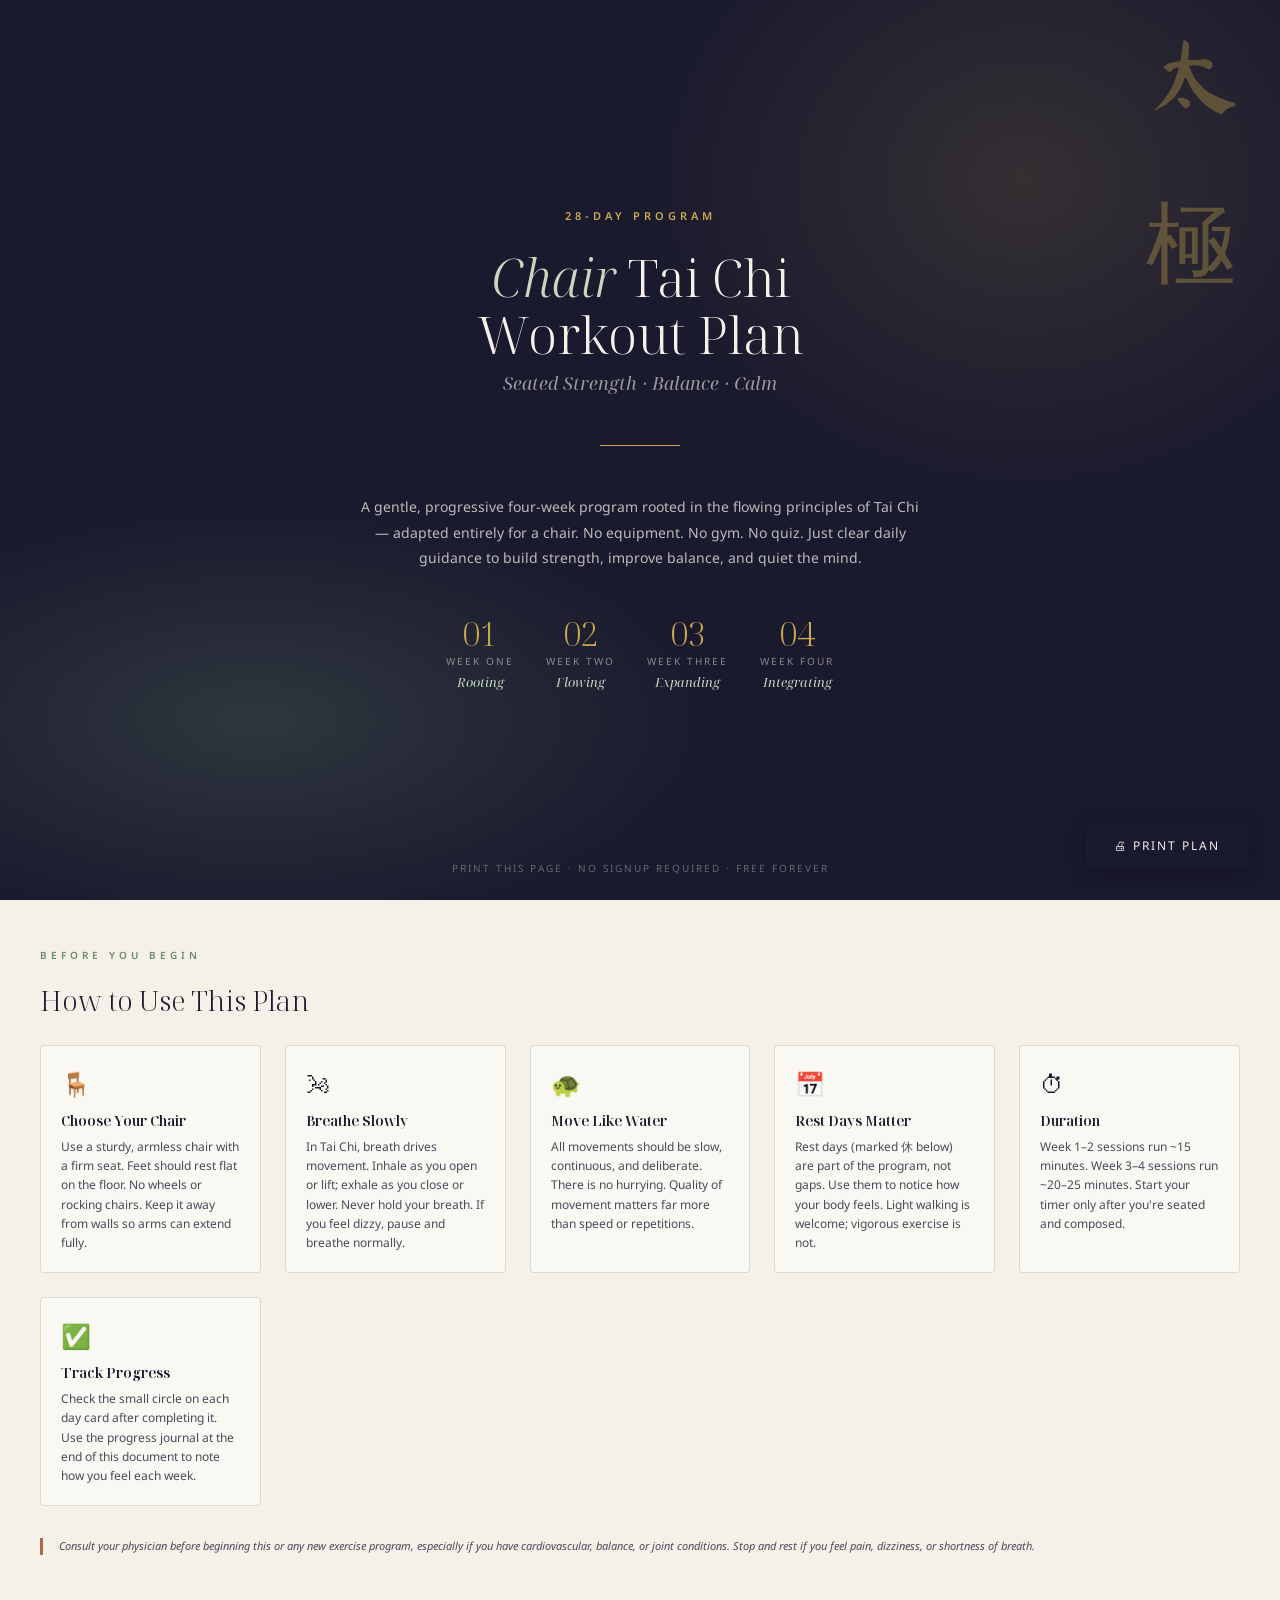
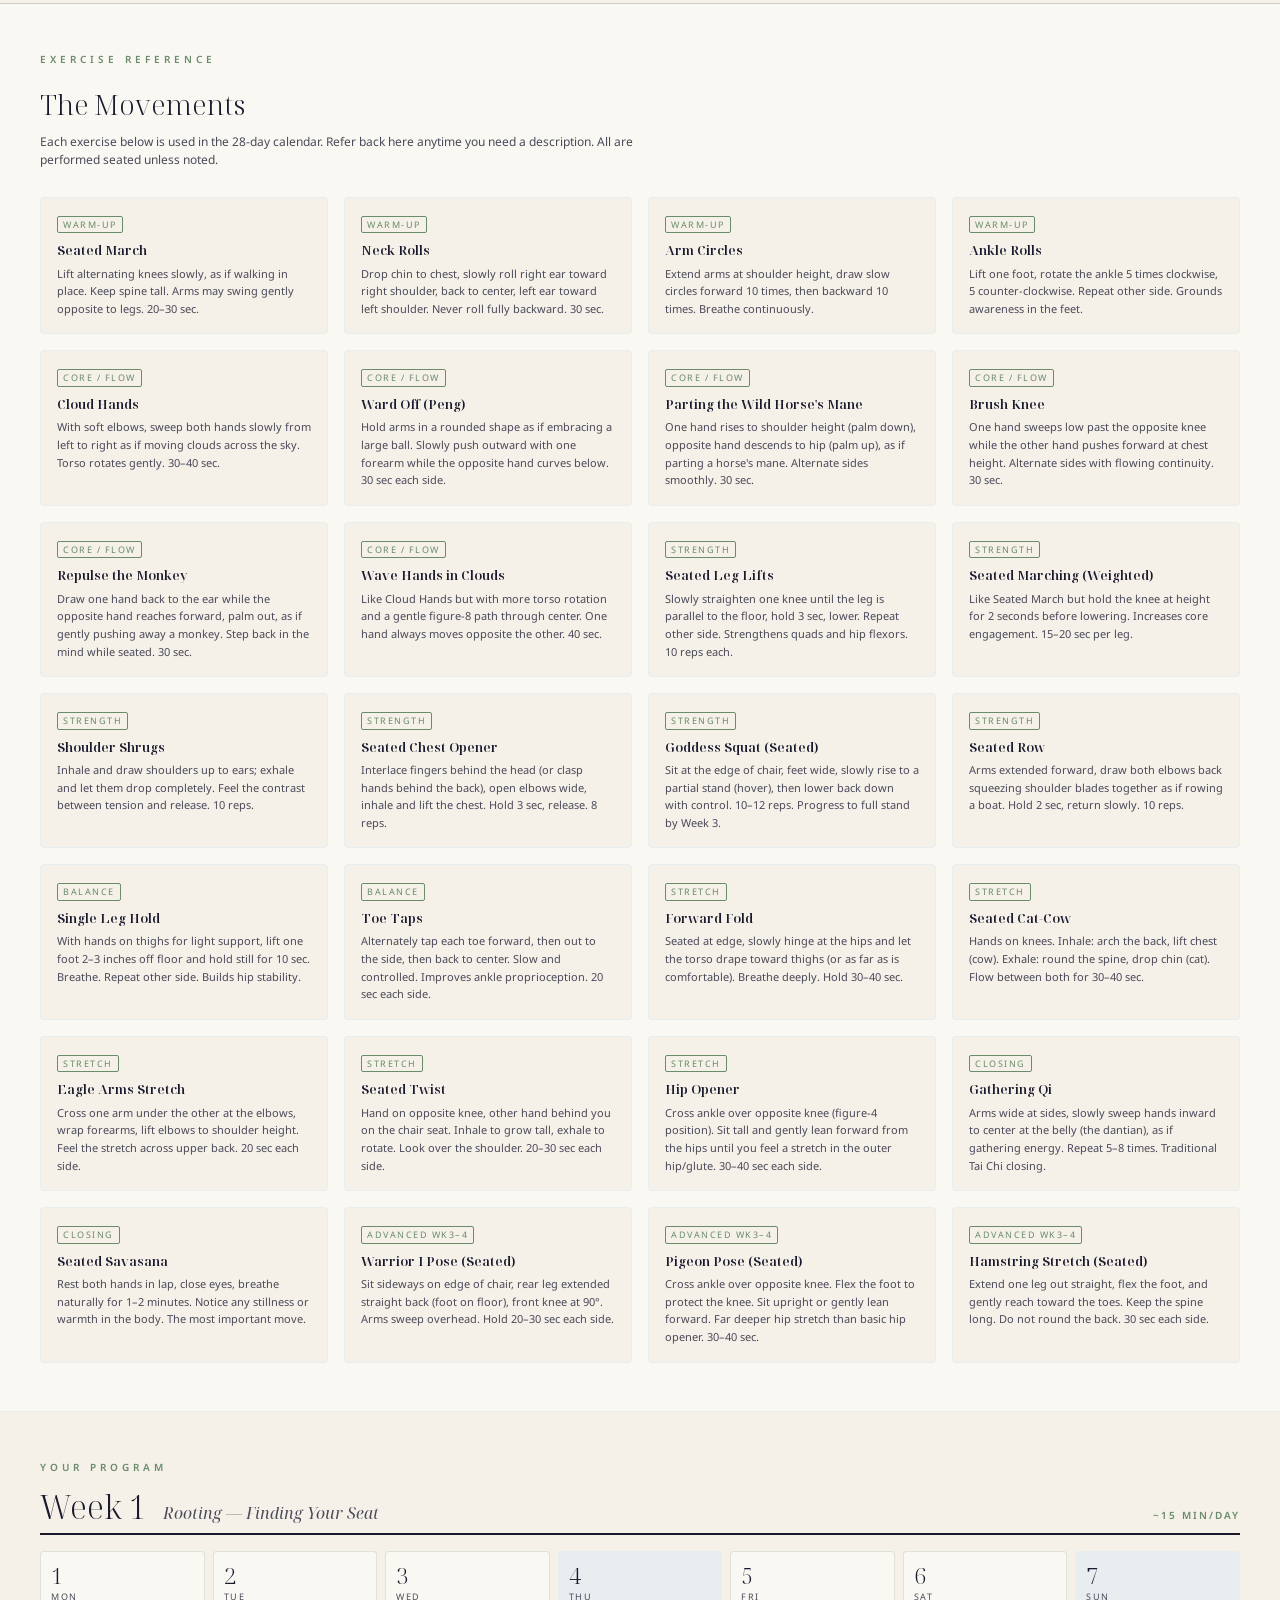
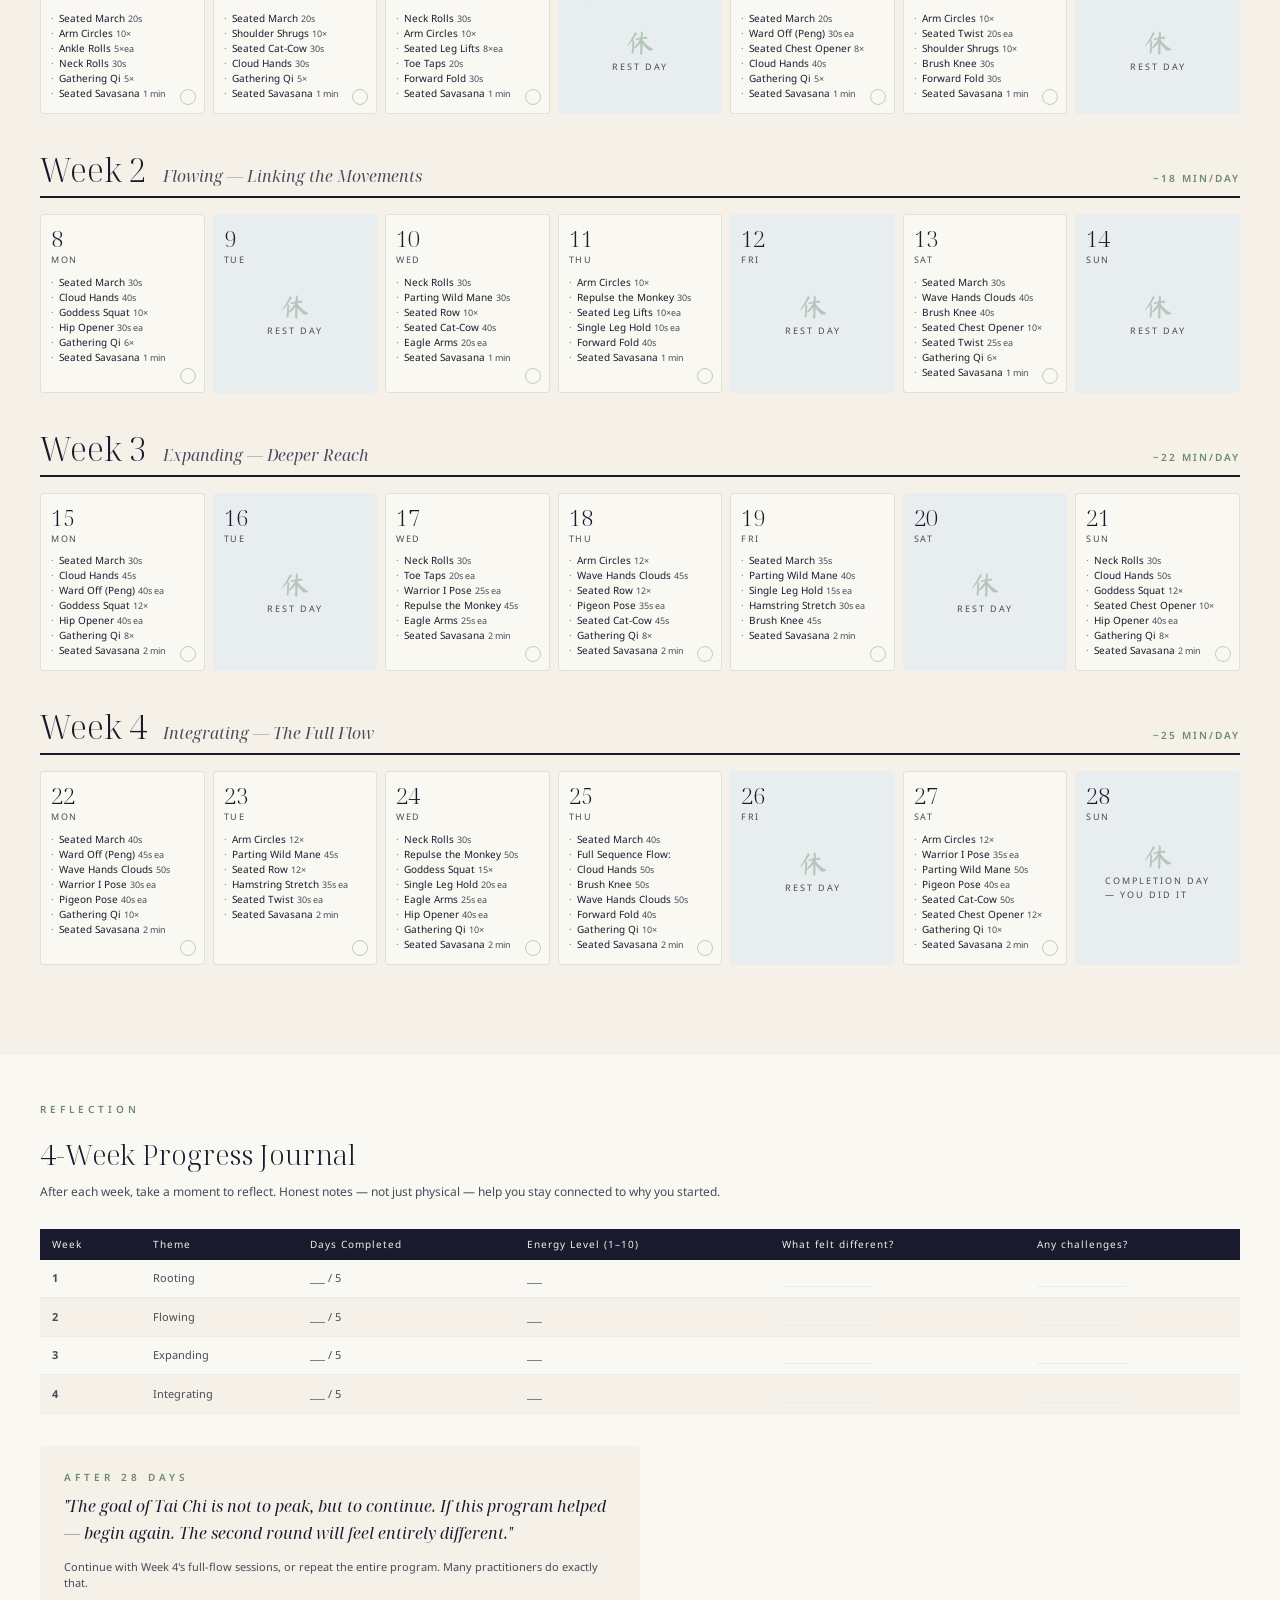
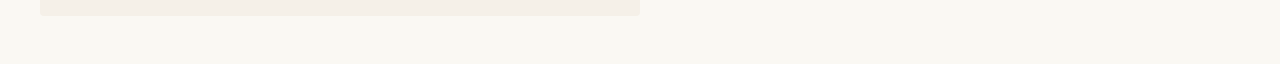
==== 28dayplan.html @ e55892e1 "Add files via upload" ====
<!DOCTYPE html>
<html lang="en">
<head>
<meta charset="UTF-8">
<meta name="viewport" content="width=device-width, initial-scale=1.0">
<title>28-Day Chair Tai Chi Workout Plan</title>
<link href="https://fonts.googleapis.com/css2?family=Noto+Serif+Display:ital,wght@0,300;0,600;1,300&family=Noto+Sans:wght@300;400;600&family=Ma+Shan+Zheng&display=swap" rel="stylesheet">
<style>
  :root {
    --ink: #1a1a2e;
    --stone: #4a4a5a;
    --sage: #6b8c6b;
    --sage-light: #c8d8c0;
    --rice: #f5f0e8;
    --warm-white: #faf8f3;
    --terracotta: #b5654a;
    --gold: #c9a84c;
    --mist: #e8edf0;
  }

  * { box-sizing: border-box; margin: 0; padding: 0; }

  body {
    font-family: 'Noto Sans', sans-serif;
    background: var(--warm-white);
    color: var(--ink);
    font-size: 13px;
    line-height: 1.5;
  }

  /* ── COVER PAGE ── */
  .cover {
    min-height: 100vh;
    display: flex;
    flex-direction: column;
    align-items: center;
    justify-content: center;
    background: var(--ink);
    color: var(--rice);
    text-align: center;
    padding: 60px 40px;
    position: relative;
    overflow: hidden;
  }

  .cover::before {
    content: '';
    position: absolute;
    inset: 0;
    background:
      radial-gradient(ellipse 60% 40% at 20% 80%, rgba(107,140,107,0.25) 0%, transparent 60%),
      radial-gradient(ellipse 50% 60% at 80% 20%, rgba(201,168,76,0.15) 0%, transparent 60%);
  }

  .cover-brush {
    font-family: 'Ma Shan Zheng', cursive;
    font-size: 90px;
    color: rgba(201,168,76,0.35);
    position: absolute;
    top: 30px; right: 40px;
    letter-spacing: 8px;
    line-height: 1;
    writing-mode: vertical-rl;
  }

  .cover-tag {
    font-family: 'Noto Sans', sans-serif;
    font-size: 11px;
    font-weight: 600;
    letter-spacing: 4px;
    text-transform: uppercase;
    color: var(--gold);
    margin-bottom: 24px;
    position: relative;
  }

  .cover h1 {
    font-family: 'Noto Serif Display', serif;
    font-weight: 300;
    font-size: 52px;
    line-height: 1.1;
    margin-bottom: 8px;
    position: relative;
  }

  .cover h1 em {
    font-style: italic;
    color: var(--sage-light);
  }

  .cover-sub {
    font-family: 'Noto Serif Display', serif;
    font-style: italic;
    font-size: 18px;
    color: rgba(245,240,232,0.6);
    margin-bottom: 48px;
    position: relative;
  }

  .cover-divider {
    width: 80px;
    height: 1px;
    background: var(--gold);
    margin: 0 auto 48px;
    position: relative;
  }

  .cover-intro {
    max-width: 560px;
    font-size: 14px;
    line-height: 1.8;
    color: rgba(245,240,232,0.75);
    position: relative;
    margin-bottom: 48px;
  }

  .cover-weeks {
    display: flex;
    gap: 32px;
    justify-content: center;
    position: relative;
    flex-wrap: wrap;
  }

  .cover-week {
    text-align: center;
  }

  .cover-week-num {
    font-family: 'Noto Serif Display', serif;
    font-size: 32px;
    font-weight: 300;
    color: var(--gold);
    line-height: 1;
  }

  .cover-week-label {
    font-size: 10px;
    letter-spacing: 2px;
    text-transform: uppercase;
    color: rgba(245,240,232,0.5);
    margin-top: 4px;
  }

  .cover-week-theme {
    font-family: 'Noto Serif Display', serif;
    font-style: italic;
    font-size: 13px;
    color: var(--sage-light);
    margin-top: 4px;
  }

  .print-note {
    position: absolute;
    bottom: 24px;
    font-size: 10px;
    letter-spacing: 2px;
    text-transform: uppercase;
    color: rgba(245,240,232,0.35);
  }

  /* ── HOW TO USE ── */
  .how-to {
    background: var(--rice);
    padding: 48px 40px;
    border-bottom: 1px solid rgba(107,140,107,0.3);
  }

  .section-label {
    font-size: 10px;
    letter-spacing: 4px;
    text-transform: uppercase;
    color: var(--sage);
    font-weight: 600;
    margin-bottom: 16px;
  }

  .how-to h2 {
    font-family: 'Noto Serif Display', serif;
    font-weight: 300;
    font-size: 28px;
    margin-bottom: 24px;
    color: var(--ink);
  }

  .how-grid {
    display: grid;
    grid-template-columns: repeat(auto-fit, minmax(200px, 1fr));
    gap: 24px;
    margin-bottom: 32px;
  }

  .how-card {
    background: var(--warm-white);
    border: 1px solid rgba(107,140,107,0.25);
    border-radius: 4px;
    padding: 20px;
  }

  .how-icon {
    font-size: 24px;
    margin-bottom: 8px;
  }

  .how-card h3 {
    font-family: 'Noto Serif Display', serif;
    font-weight: 600;
    font-size: 14px;
    margin-bottom: 6px;
    color: var(--ink);
  }

  .how-card p {
    font-size: 12px;
    color: var(--stone);
    line-height: 1.6;
  }

  .disclaimer {
    font-size: 11px;
    color: var(--stone);
    border-left: 3px solid var(--terracotta);
    padding-left: 16px;
    font-style: italic;
  }

  /* ── EXERCISE GLOSSARY ── */
  .glossary {
    padding: 48px 40px;
    background: var(--warm-white);
    border-bottom: 1px solid var(--mist);
  }

  .glossary h2 {
    font-family: 'Noto Serif Display', serif;
    font-weight: 300;
    font-size: 28px;
    margin-bottom: 8px;
  }

  .glossary-intro {
    font-size: 12px;
    color: var(--stone);
    margin-bottom: 28px;
    max-width: 600px;
  }

  .exercises-grid {
    display: grid;
    grid-template-columns: repeat(auto-fill, minmax(260px, 1fr));
    gap: 16px;
  }

  .ex-card {
    border: 1px solid var(--mist);
    border-radius: 4px;
    padding: 16px;
    background: var(--rice);
  }

  .ex-card h4 {
    font-family: 'Noto Serif Display', serif;
    font-weight: 600;
    font-size: 13px;
    color: var(--ink);
    margin-bottom: 4px;
  }

  .ex-badge {
    display: inline-block;
    font-size: 9px;
    letter-spacing: 1.5px;
    text-transform: uppercase;
    color: var(--sage);
    border: 1px solid var(--sage);
    border-radius: 2px;
    padding: 1px 5px;
    margin-bottom: 8px;
  }

  .ex-card p {
    font-size: 11px;
    color: var(--stone);
    line-height: 1.6;
  }

  /* ── CALENDAR ── */
  .calendar-section {
    padding: 48px 40px;
    background: var(--rice);
  }

  .week-block {
    margin-bottom: 40px;
  }

  .week-header {
    display: flex;
    align-items: baseline;
    gap: 16px;
    margin-bottom: 16px;
    border-bottom: 2px solid var(--ink);
    padding-bottom: 8px;
  }

  .week-num {
    font-family: 'Noto Serif Display', serif;
    font-size: 32px;
    font-weight: 300;
    color: var(--ink);
    line-height: 1;
  }

  .week-theme {
    font-family: 'Noto Serif Display', serif;
    font-style: italic;
    font-size: 16px;
    color: var(--stone);
  }

  .week-focus {
    margin-left: auto;
    font-size: 10px;
    letter-spacing: 2px;
    text-transform: uppercase;
    color: var(--sage);
    font-weight: 600;
  }

  .days-grid {
    display: grid;
    grid-template-columns: repeat(7, 1fr);
    gap: 8px;
  }

  .day-card {
    background: var(--warm-white);
    border: 1px solid rgba(107,140,107,0.2);
    border-radius: 4px;
    padding: 12px 10px;
    min-height: 120px;
    position: relative;
  }

  .day-card.rest {
    background: var(--mist);
    border-color: transparent;
  }

  .day-num {
    font-family: 'Noto Serif Display', serif;
    font-size: 22px;
    font-weight: 300;
    color: var(--ink);
    line-height: 1;
    margin-bottom: 4px;
  }

  .day-name {
    font-size: 9px;
    letter-spacing: 1.5px;
    text-transform: uppercase;
    color: var(--stone);
    margin-bottom: 8px;
  }

  .day-exercises {
    list-style: none;
  }

  .day-exercises li {
    font-size: 10px;
    color: var(--ink);
    line-height: 1.5;
    padding-left: 8px;
    position: relative;
  }

  .day-exercises li::before {
    content: '·';
    position: absolute;
    left: 0;
    color: var(--sage);
  }

  .day-exercises li span {
    color: var(--stone);
    font-size: 9px;
  }

  .rest-label {
    display: flex;
    flex-direction: column;
    align-items: center;
    justify-content: center;
    height: 80px;
  }

  .rest-kanji {
    font-family: 'Ma Shan Zheng', cursive;
    font-size: 28px;
    color: rgba(107,140,107,0.4);
    line-height: 1;
  }

  .rest-text {
    font-size: 9px;
    letter-spacing: 2px;
    text-transform: uppercase;
    color: var(--stone);
    margin-top: 4px;
  }

  .day-check {
    position: absolute;
    bottom: 8px;
    right: 8px;
    width: 16px;
    height: 16px;
    border: 1px solid rgba(107,140,107,0.4);
    border-radius: 50%;
  }

  /* ── PROGRESS TRACKER ── */
  .tracker {
    padding: 48px 40px;
    background: var(--warm-white);
    border-top: 1px solid var(--mist);
  }

  .tracker h2 {
    font-family: 'Noto Serif Display', serif;
    font-weight: 300;
    font-size: 28px;
    margin-bottom: 8px;
  }

  .tracker-intro {
    font-size: 12px;
    color: var(--stone);
    margin-bottom: 28px;
  }

  .tracker-table {
    width: 100%;
    border-collapse: collapse;
    font-size: 11px;
  }

  .tracker-table th {
    background: var(--ink);
    color: var(--rice);
    padding: 8px 12px;
    text-align: left;
    font-weight: 400;
    letter-spacing: 1px;
    font-size: 10px;
  }

  .tracker-table td {
    padding: 10px 12px;
    border-bottom: 1px solid var(--mist);
    color: var(--stone);
  }

  .tracker-table tr:nth-child(even) td {
    background: var(--rice);
  }

  .tracker-line {
    border-bottom: 1px solid var(--mist);
    min-width: 80px;
    display: inline-block;
  }

  /* ── PRINT STYLES ── */
  @media print {
    body { font-size: 11px; }
    .cover { min-height: auto; padding: 40px; page-break-after: always; }
    .how-to { page-break-after: always; }
    .glossary { page-break-after: always; }
    .week-block { page-break-inside: avoid; }
    .no-print { display: none !important; }
    .day-card { border: 1px solid #ccc; }
  }

  /* ── PRINT BUTTON ── */
  .print-btn {
    position: fixed;
    bottom: 32px;
    right: 32px;
    background: var(--ink);
    color: var(--rice);
    border: none;
    padding: 14px 28px;
    font-family: 'Noto Sans', sans-serif;
    font-size: 12px;
    letter-spacing: 2px;
    text-transform: uppercase;
    cursor: pointer;
    border-radius: 2px;
    box-shadow: 0 4px 20px rgba(0,0,0,0.3);
    transition: background 0.2s;
    z-index: 100;
  }
  .print-btn:hover { background: var(--sage); }
</style>
</head>
<body>

<!-- PRINT BUTTON -->
<button class="print-btn no-print" onclick="window.print()">🖨 Print Plan</button>

<!-- ══════════ COVER ══════════ -->
<div class="cover">
  <div class="cover-brush">太極</div>
  <div class="cover-tag">28-Day Program</div>
  <h1><em>Chair</em> Tai Chi<br>Workout Plan</h1>
  <p class="cover-sub">Seated Strength · Balance · Calm</p>
  <div class="cover-divider"></div>
  <p class="cover-intro">
    A gentle, progressive four-week program rooted in the flowing principles of Tai Chi — adapted entirely for a chair. No equipment. No gym. No quiz. Just clear daily guidance to build strength, improve balance, and quiet the mind.
  </p>
  <div class="cover-weeks">
    <div class="cover-week">
      <div class="cover-week-num">01</div>
      <div class="cover-week-label">Week One</div>
      <div class="cover-week-theme">Rooting</div>
    </div>
    <div class="cover-week">
      <div class="cover-week-num">02</div>
      <div class="cover-week-label">Week Two</div>
      <div class="cover-week-theme">Flowing</div>
    </div>
    <div class="cover-week">
      <div class="cover-week-num">03</div>
      <div class="cover-week-label">Week Three</div>
      <div class="cover-week-theme">Expanding</div>
    </div>
    <div class="cover-week">
      <div class="cover-week-num">04</div>
      <div class="cover-week-label">Week Four</div>
      <div class="cover-week-theme">Integrating</div>
    </div>
  </div>
  <p class="print-note">Print this page · No signup required · Free forever</p>
</div>

<!-- ══════════ HOW TO USE ══════════ -->
<div class="how-to">
  <div class="section-label">Before You Begin</div>
  <h2>How to Use This Plan</h2>
  <div class="how-grid">
    <div class="how-card">
      <div class="how-icon">🪑</div>
      <h3>Choose Your Chair</h3>
      <p>Use a sturdy, armless chair with a firm seat. Feet should rest flat on the floor. No wheels or rocking chairs. Keep it away from walls so arms can extend fully.</p>
    </div>
    <div class="how-card">
      <div class="how-icon">🌬</div>
      <h3>Breathe Slowly</h3>
      <p>In Tai Chi, breath drives movement. Inhale as you open or lift; exhale as you close or lower. Never hold your breath. If you feel dizzy, pause and breathe normally.</p>
    </div>
    <div class="how-card">
      <div class="how-icon">🐢</div>
      <h3>Move Like Water</h3>
      <p>All movements should be slow, continuous, and deliberate. There is no hurrying. Quality of movement matters far more than speed or repetitions.</p>
    </div>
    <div class="how-card">
      <div class="how-icon">📅</div>
      <h3>Rest Days Matter</h3>
      <p>Rest days (marked 休 below) are part of the program, not gaps. Use them to notice how your body feels. Light walking is welcome; vigorous exercise is not.</p>
    </div>
    <div class="how-card">
      <div class="how-icon">⏱</div>
      <h3>Duration</h3>
      <p>Week 1–2 sessions run ~15 minutes. Week 3–4 sessions run ~20–25 minutes. Start your timer only after you're seated and composed.</p>
    </div>
    <div class="how-card">
      <div class="how-icon">✅</div>
      <h3>Track Progress</h3>
      <p>Check the small circle on each day card after completing it. Use the progress journal at the end of this document to note how you feel each week.</p>
    </div>
  </div>
  <p class="disclaimer">Consult your physician before beginning this or any new exercise program, especially if you have cardiovascular, balance, or joint conditions. Stop and rest if you feel pain, dizziness, or shortness of breath.</p>
</div>

<!-- ══════════ EXERCISE GLOSSARY ══════════ -->
<div class="glossary">
  <div class="section-label">Exercise Reference</div>
  <h2>The Movements</h2>
  <p class="glossary-intro">Each exercise below is used in the 28-day calendar. Refer back here anytime you need a description. All are performed seated unless noted.</p>

  <div class="exercises-grid">
    <div class="ex-card">
      <div class="ex-badge">Warm-Up</div>
      <h4>Seated March</h4>
      <p>Lift alternating knees slowly, as if walking in place. Keep spine tall. Arms may swing gently opposite to legs. 20–30 sec.</p>
    </div>
    <div class="ex-card">
      <div class="ex-badge">Warm-Up</div>
      <h4>Neck Rolls</h4>
      <p>Drop chin to chest, slowly roll right ear toward right shoulder, back to center, left ear toward left shoulder. Never roll fully backward. 30 sec.</p>
    </div>
    <div class="ex-card">
      <div class="ex-badge">Warm-Up</div>
      <h4>Arm Circles</h4>
      <p>Extend arms at shoulder height, draw slow circles forward 10 times, then backward 10 times. Breathe continuously.</p>
    </div>
    <div class="ex-card">
      <div class="ex-badge">Warm-Up</div>
      <h4>Ankle Rolls</h4>
      <p>Lift one foot, rotate the ankle 5 times clockwise, 5 counter-clockwise. Repeat other side. Grounds awareness in the feet.</p>
    </div>
    <div class="ex-card">
      <div class="ex-badge">Core / Flow</div>
      <h4>Cloud Hands</h4>
      <p>With soft elbows, sweep both hands slowly from left to right as if moving clouds across the sky. Torso rotates gently. 30–40 sec.</p>
    </div>
    <div class="ex-card">
      <div class="ex-badge">Core / Flow</div>
      <h4>Ward Off (Peng)</h4>
      <p>Hold arms in a rounded shape as if embracing a large ball. Slowly push outward with one forearm while the opposite hand curves below. 30 sec each side.</p>
    </div>
    <div class="ex-card">
      <div class="ex-badge">Core / Flow</div>
      <h4>Parting the Wild Horse's Mane</h4>
      <p>One hand rises to shoulder height (palm down), opposite hand descends to hip (palm up), as if parting a horse's mane. Alternate sides smoothly. 30 sec.</p>
    </div>
    <div class="ex-card">
      <div class="ex-badge">Core / Flow</div>
      <h4>Brush Knee</h4>
      <p>One hand sweeps low past the opposite knee while the other hand pushes forward at chest height. Alternate sides with flowing continuity. 30 sec.</p>
    </div>
    <div class="ex-card">
      <div class="ex-badge">Core / Flow</div>
      <h4>Repulse the Monkey</h4>
      <p>Draw one hand back to the ear while the opposite hand reaches forward, palm out, as if gently pushing away a monkey. Step back in the mind while seated. 30 sec.</p>
    </div>
    <div class="ex-card">
      <div class="ex-badge">Core / Flow</div>
      <h4>Wave Hands in Clouds</h4>
      <p>Like Cloud Hands but with more torso rotation and a gentle figure-8 path through center. One hand always moves opposite the other. 40 sec.</p>
    </div>
    <div class="ex-card">
      <div class="ex-badge">Strength</div>
      <h4>Seated Leg Lifts</h4>
      <p>Slowly straighten one knee until the leg is parallel to the floor, hold 3 sec, lower. Repeat other side. Strengthens quads and hip flexors. 10 reps each.</p>
    </div>
    <div class="ex-card">
      <div class="ex-badge">Strength</div>
      <h4>Seated Marching (Weighted)</h4>
      <p>Like Seated March but hold the knee at height for 2 seconds before lowering. Increases core engagement. 15–20 sec per leg.</p>
    </div>
    <div class="ex-card">
      <div class="ex-badge">Strength</div>
      <h4>Shoulder Shrugs</h4>
      <p>Inhale and draw shoulders up to ears; exhale and let them drop completely. Feel the contrast between tension and release. 10 reps.</p>
    </div>
    <div class="ex-card">
      <div class="ex-badge">Strength</div>
      <h4>Seated Chest Opener</h4>
      <p>Interlace fingers behind the head (or clasp hands behind the back), open elbows wide, inhale and lift the chest. Hold 3 sec, release. 8 reps.</p>
    </div>
    <div class="ex-card">
      <div class="ex-badge">Strength</div>
      <h4>Goddess Squat (Seated)</h4>
      <p>Sit at the edge of chair, feet wide, slowly rise to a partial stand (hover), then lower back down with control. 10–12 reps. Progress to full stand by Week 3.</p>
    </div>
    <div class="ex-card">
      <div class="ex-badge">Strength</div>
      <h4>Seated Row</h4>
      <p>Arms extended forward, draw both elbows back squeezing shoulder blades together as if rowing a boat. Hold 2 sec, return slowly. 10 reps.</p>
    </div>
    <div class="ex-card">
      <div class="ex-badge">Balance</div>
      <h4>Single Leg Hold</h4>
      <p>With hands on thighs for light support, lift one foot 2–3 inches off floor and hold still for 10 sec. Breathe. Repeat other side. Builds hip stability.</p>
    </div>
    <div class="ex-card">
      <div class="ex-badge">Balance</div>
      <h4>Toe Taps</h4>
      <p>Alternately tap each toe forward, then out to the side, then back to center. Slow and controlled. Improves ankle proprioception. 20 sec each side.</p>
    </div>
    <div class="ex-card">
      <div class="ex-badge">Stretch</div>
      <h4>Forward Fold</h4>
      <p>Seated at edge, slowly hinge at the hips and let the torso drape toward thighs (or as far as is comfortable). Breathe deeply. Hold 30–40 sec.</p>
    </div>
    <div class="ex-card">
      <div class="ex-badge">Stretch</div>
      <h4>Seated Cat-Cow</h4>
      <p>Hands on knees. Inhale: arch the back, lift chest (cow). Exhale: round the spine, drop chin (cat). Flow between both for 30–40 sec.</p>
    </div>
    <div class="ex-card">
      <div class="ex-badge">Stretch</div>
      <h4>Eagle Arms Stretch</h4>
      <p>Cross one arm under the other at the elbows, wrap forearms, lift elbows to shoulder height. Feel the stretch across upper back. 20 sec each side.</p>
    </div>
    <div class="ex-card">
      <div class="ex-badge">Stretch</div>
      <h4>Seated Twist</h4>
      <p>Hand on opposite knee, other hand behind you on the chair seat. Inhale to grow tall, exhale to rotate. Look over the shoulder. 20–30 sec each side.</p>
    </div>
    <div class="ex-card">
      <div class="ex-badge">Stretch</div>
      <h4>Hip Opener</h4>
      <p>Cross ankle over opposite knee (figure-4 position). Sit tall and gently lean forward from the hips until you feel a stretch in the outer hip/glute. 30–40 sec each side.</p>
    </div>
    <div class="ex-card">
      <div class="ex-badge">Closing</div>
      <h4>Gathering Qi</h4>
      <p>Arms wide at sides, slowly sweep hands inward to center at the belly (the dantian), as if gathering energy. Repeat 5–8 times. Traditional Tai Chi closing.</p>
    </div>
    <div class="ex-card">
      <div class="ex-badge">Closing</div>
      <h4>Seated Savasana</h4>
      <p>Rest both hands in lap, close eyes, breathe naturally for 1–2 minutes. Notice any stillness or warmth in the body. The most important move.</p>
    </div>
    <div class="ex-card">
      <div class="ex-badge">Advanced Wk3–4</div>
      <h4>Warrior I Pose (Seated)</h4>
      <p>Sit sideways on edge of chair, rear leg extended straight back (foot on floor), front knee at 90°. Arms sweep overhead. Hold 20–30 sec each side.</p>
    </div>
    <div class="ex-card">
      <div class="ex-badge">Advanced Wk3–4</div>
      <h4>Pigeon Pose (Seated)</h4>
      <p>Cross ankle over opposite knee. Flex the foot to protect the knee. Sit upright or gently lean forward. Far deeper hip stretch than basic hip opener. 30–40 sec.</p>
    </div>
    <div class="ex-card">
      <div class="ex-badge">Advanced Wk3–4</div>
      <h4>Hamstring Stretch (Seated)</h4>
      <p>Extend one leg out straight, flex the foot, and gently reach toward the toes. Keep the spine long. Do not round the back. 30 sec each side.</p>
    </div>
  </div>
</div>

<!-- ══════════ 28-DAY CALENDAR ══════════ -->
<div class="calendar-section">
  <div class="section-label">Your Program</div>

  <!-- ── WEEK 1 ── -->
  <div class="week-block">
    <div class="week-header">
      <div class="week-num">Week 1</div>
      <div class="week-theme">Rooting — Finding Your Seat</div>
      <div class="week-focus">~15 min/day</div>
    </div>
    <div class="days-grid">
      <!-- Day 1 -->
      <div class="day-card">
        <div class="day-num">1</div>
        <div class="day-name">Mon</div>
        <ul class="day-exercises">
          <li>Seated March <span>20s</span></li>
          <li>Arm Circles <span>10×</span></li>
          <li>Ankle Rolls <span>5×ea</span></li>
          <li>Neck Rolls <span>30s</span></li>
          <li>Gathering Qi <span>5×</span></li>
          <li>Seated Savasana <span>1 min</span></li>
        </ul>
        <div class="day-check"></div>
      </div>
      <!-- Day 2 -->
      <div class="day-card">
        <div class="day-num">2</div>
        <div class="day-name">Tue</div>
        <ul class="day-exercises">
          <li>Seated March <span>20s</span></li>
          <li>Shoulder Shrugs <span>10×</span></li>
          <li>Seated Cat-Cow <span>30s</span></li>
          <li>Cloud Hands <span>30s</span></li>
          <li>Gathering Qi <span>5×</span></li>
          <li>Seated Savasana <span>1 min</span></li>
        </ul>
        <div class="day-check"></div>
      </div>
      <!-- Day 3 -->
      <div class="day-card">
        <div class="day-num">3</div>
        <div class="day-name">Wed</div>
        <ul class="day-exercises">
          <li>Neck Rolls <span>30s</span></li>
          <li>Arm Circles <span>10×</span></li>
          <li>Seated Leg Lifts <span>8×ea</span></li>
          <li>Toe Taps <span>20s</span></li>
          <li>Forward Fold <span>30s</span></li>
          <li>Seated Savasana <span>1 min</span></li>
        </ul>
        <div class="day-check"></div>
      </div>
      <!-- Day 4 REST -->
      <div class="day-card rest">
        <div class="day-num">4</div>
        <div class="day-name">Thu</div>
        <div class="rest-label">
          <div class="rest-kanji">休</div>
          <div class="rest-text">Rest Day</div>
        </div>
      </div>
      <!-- Day 5 -->
      <div class="day-card">
        <div class="day-num">5</div>
        <div class="day-name">Fri</div>
        <ul class="day-exercises">
          <li>Seated March <span>20s</span></li>
          <li>Ward Off (Peng) <span>30s ea</span></li>
          <li>Seated Chest Opener <span>8×</span></li>
          <li>Cloud Hands <span>40s</span></li>
          <li>Gathering Qi <span>5×</span></li>
          <li>Seated Savasana <span>1 min</span></li>
        </ul>
        <div class="day-check"></div>
      </div>
      <!-- Day 6 -->
      <div class="day-card">
        <div class="day-num">6</div>
        <div class="day-name">Sat</div>
        <ul class="day-exercises">
          <li>Arm Circles <span>10×</span></li>
          <li>Seated Twist <span>20s ea</span></li>
          <li>Shoulder Shrugs <span>10×</span></li>
          <li>Brush Knee <span>30s</span></li>
          <li>Forward Fold <span>30s</span></li>
          <li>Seated Savasana <span>1 min</span></li>
        </ul>
        <div class="day-check"></div>
      </div>
      <!-- Day 7 REST -->
      <div class="day-card rest">
        <div class="day-num">7</div>
        <div class="day-name">Sun</div>
        <div class="rest-label">
          <div class="rest-kanji">休</div>
          <div class="rest-text">Rest Day</div>
        </div>
      </div>
    </div>
  </div>

  <!-- ── WEEK 2 ── -->
  <div class="week-block">
    <div class="week-header">
      <div class="week-num">Week 2</div>
      <div class="week-theme">Flowing — Linking the Movements</div>
      <div class="week-focus">~18 min/day</div>
    </div>
    <div class="days-grid">
      <!-- Day 8 -->
      <div class="day-card">
        <div class="day-num">8</div>
        <div class="day-name">Mon</div>
        <ul class="day-exercises">
          <li>Seated March <span>30s</span></li>
          <li>Cloud Hands <span>40s</span></li>
          <li>Goddess Squat <span>10×</span></li>
          <li>Hip Opener <span>30s ea</span></li>
          <li>Gathering Qi <span>6×</span></li>
          <li>Seated Savasana <span>1 min</span></li>
        </ul>
        <div class="day-check"></div>
      </div>
      <!-- Day 9 REST -->
      <div class="day-card rest">
        <div class="day-num">9</div>
        <div class="day-name">Tue</div>
        <div class="rest-label">
          <div class="rest-kanji">休</div>
          <div class="rest-text">Rest Day</div>
        </div>
      </div>
      <!-- Day 10 -->
      <div class="day-card">
        <div class="day-num">10</div>
        <div class="day-name">Wed</div>
        <ul class="day-exercises">
          <li>Neck Rolls <span>30s</span></li>
          <li>Parting Wild Mane <span>30s</span></li>
          <li>Seated Row <span>10×</span></li>
          <li>Seated Cat-Cow <span>40s</span></li>
          <li>Eagle Arms <span>20s ea</span></li>
          <li>Seated Savasana <span>1 min</span></li>
        </ul>
        <div class="day-check"></div>
      </div>
      <!-- Day 11 -->
      <div class="day-card">
        <div class="day-num">11</div>
        <div class="day-name">Thu</div>
        <ul class="day-exercises">
          <li>Arm Circles <span>10×</span></li>
          <li>Repulse the Monkey <span>30s</span></li>
          <li>Seated Leg Lifts <span>10×ea</span></li>
          <li>Single Leg Hold <span>10s ea</span></li>
          <li>Forward Fold <span>40s</span></li>
          <li>Seated Savasana <span>1 min</span></li>
        </ul>
        <div class="day-check"></div>
      </div>
      <!-- Day 12 REST -->
      <div class="day-card rest">
        <div class="day-num">12</div>
        <div class="day-name">Fri</div>
        <div class="rest-label">
          <div class="rest-kanji">休</div>
          <div class="rest-text">Rest Day</div>
        </div>
      </div>
      <!-- Day 13 -->
      <div class="day-card">
        <div class="day-num">13</div>
        <div class="day-name">Sat</div>
        <ul class="day-exercises">
          <li>Seated March <span>30s</span></li>
          <li>Wave Hands Clouds <span>40s</span></li>
          <li>Brush Knee <span>40s</span></li>
          <li>Seated Chest Opener <span>10×</span></li>
          <li>Seated Twist <span>25s ea</span></li>
          <li>Gathering Qi <span>6×</span></li>
          <li>Seated Savasana <span>1 min</span></li>
        </ul>
        <div class="day-check"></div>
      </div>
      <!-- Day 14 REST -->
      <div class="day-card rest">
        <div class="day-num">14</div>
        <div class="day-name">Sun</div>
        <div class="rest-label">
          <div class="rest-kanji">休</div>
          <div class="rest-text">Rest Day</div>
        </div>
      </div>
    </div>
  </div>

  <!-- ── WEEK 3 ── -->
  <div class="week-block">
    <div class="week-header">
      <div class="week-num">Week 3</div>
      <div class="week-theme">Expanding — Deeper Reach</div>
      <div class="week-focus">~22 min/day</div>
    </div>
    <div class="days-grid">
      <!-- Day 15 -->
      <div class="day-card">
        <div class="day-num">15</div>
        <div class="day-name">Mon</div>
        <ul class="day-exercises">
          <li>Seated March <span>30s</span></li>
          <li>Cloud Hands <span>45s</span></li>
          <li>Ward Off (Peng) <span>40s ea</span></li>
          <li>Goddess Squat <span>12×</span></li>
          <li>Hip Opener <span>40s ea</span></li>
          <li>Gathering Qi <span>8×</span></li>
          <li>Seated Savasana <span>2 min</span></li>
        </ul>
        <div class="day-check"></div>
      </div>
      <!-- Day 16 REST -->
      <div class="day-card rest">
        <div class="day-num">16</div>
        <div class="day-name">Tue</div>
        <div class="rest-label">
          <div class="rest-kanji">休</div>
          <div class="rest-text">Rest Day</div>
        </div>
      </div>
      <!-- Day 17 -->
      <div class="day-card">
        <div class="day-num">17</div>
        <div class="day-name">Wed</div>
        <ul class="day-exercises">
          <li>Neck Rolls <span>30s</span></li>
          <li>Toe Taps <span>20s ea</span></li>
          <li>Warrior I Pose <span>25s ea</span></li>
          <li>Repulse the Monkey <span>45s</span></li>
          <li>Eagle Arms <span>25s ea</span></li>
          <li>Seated Savasana <span>2 min</span></li>
        </ul>
        <div class="day-check"></div>
      </div>
      <!-- Day 18 -->
      <div class="day-card">
        <div class="day-num">18</div>
        <div class="day-name">Thu</div>
        <ul class="day-exercises">
          <li>Arm Circles <span>12×</span></li>
          <li>Wave Hands Clouds <span>45s</span></li>
          <li>Seated Row <span>12×</span></li>
          <li>Pigeon Pose <span>35s ea</span></li>
          <li>Seated Cat-Cow <span>45s</span></li>
          <li>Gathering Qi <span>8×</span></li>
          <li>Seated Savasana <span>2 min</span></li>
        </ul>
        <div class="day-check"></div>
      </div>
      <!-- Day 19 -->
      <div class="day-card">
        <div class="day-num">19</div>
        <div class="day-name">Fri</div>
        <ul class="day-exercises">
          <li>Seated March <span>35s</span></li>
          <li>Parting Wild Mane <span>40s</span></li>
          <li>Single Leg Hold <span>15s ea</span></li>
          <li>Hamstring Stretch <span>30s ea</span></li>
          <li>Brush Knee <span>45s</span></li>
          <li>Seated Savasana <span>2 min</span></li>
        </ul>
        <div class="day-check"></div>
      </div>
      <!-- Day 20 REST -->
      <div class="day-card rest">
        <div class="day-num">20</div>
        <div class="day-name">Sat</div>
        <div class="rest-label">
          <div class="rest-kanji">休</div>
          <div class="rest-text">Rest Day</div>
        </div>
      </div>
      <!-- Day 21 -->
      <div class="day-card">
        <div class="day-num">21</div>
        <div class="day-name">Sun</div>
        <ul class="day-exercises">
          <li>Neck Rolls <span>30s</span></li>
          <li>Cloud Hands <span>50s</span></li>
          <li>Goddess Squat <span>12×</span></li>
          <li>Seated Chest Opener <span>10×</span></li>
          <li>Hip Opener <span>40s ea</span></li>
          <li>Gathering Qi <span>8×</span></li>
          <li>Seated Savasana <span>2 min</span></li>
        </ul>
        <div class="day-check"></div>
      </div>
    </div>
  </div>

  <!-- ── WEEK 4 ── -->
  <div class="week-block">
    <div class="week-header">
      <div class="week-num">Week 4</div>
      <div class="week-theme">Integrating — The Full Flow</div>
      <div class="week-focus">~25 min/day</div>
    </div>
    <div class="days-grid">
      <!-- Day 22 -->
      <div class="day-card">
        <div class="day-num">22</div>
        <div class="day-name">Mon</div>
        <ul class="day-exercises">
          <li>Seated March <span>40s</span></li>
          <li>Ward Off (Peng) <span>45s ea</span></li>
          <li>Wave Hands Clouds <span>50s</span></li>
          <li>Warrior I Pose <span>30s ea</span></li>
          <li>Pigeon Pose <span>40s ea</span></li>
          <li>Gathering Qi <span>10×</span></li>
          <li>Seated Savasana <span>2 min</span></li>
        </ul>
        <div class="day-check"></div>
      </div>
      <!-- Day 23 -->
      <div class="day-card">
        <div class="day-num">23</div>
        <div class="day-name">Tue</div>
        <ul class="day-exercises">
          <li>Arm Circles <span>12×</span></li>
          <li>Parting Wild Mane <span>45s</span></li>
          <li>Seated Row <span>12×</span></li>
          <li>Hamstring Stretch <span>35s ea</span></li>
          <li>Seated Twist <span>30s ea</span></li>
          <li>Seated Savasana <span>2 min</span></li>
        </ul>
        <div class="day-check"></div>
      </div>
      <!-- Day 24 -->
      <div class="day-card">
        <div class="day-num">24</div>
        <div class="day-name">Wed</div>
        <ul class="day-exercises">
          <li>Neck Rolls <span>30s</span></li>
          <li>Repulse the Monkey <span>50s</span></li>
          <li>Goddess Squat <span>15×</span></li>
          <li>Single Leg Hold <span>20s ea</span></li>
          <li>Eagle Arms <span>25s ea</span></li>
          <li>Hip Opener <span>40s ea</span></li>
          <li>Gathering Qi <span>10×</span></li>
          <li>Seated Savasana <span>2 min</span></li>
        </ul>
        <div class="day-check"></div>
      </div>
      <!-- Day 25 -->
      <div class="day-card">
        <div class="day-num">25</div>
        <div class="day-name">Thu</div>
        <ul class="day-exercises">
          <li>Seated March <span>40s</span></li>
          <li>Full Sequence Flow:</li>
          <li>Cloud Hands <span>50s</span></li>
          <li>Brush Knee <span>50s</span></li>
          <li>Wave Hands Clouds <span>50s</span></li>
          <li>Forward Fold <span>40s</span></li>
          <li>Gathering Qi <span>10×</span></li>
          <li>Seated Savasana <span>2 min</span></li>
        </ul>
        <div class="day-check"></div>
      </div>
      <!-- Day 26 REST -->
      <div class="day-card rest">
        <div class="day-num">26</div>
        <div class="day-name">Fri</div>
        <div class="rest-label">
          <div class="rest-kanji">休</div>
          <div class="rest-text">Rest Day</div>
        </div>
      </div>
      <!-- Day 27 -->
      <div class="day-card">
        <div class="day-num">27</div>
        <div class="day-name">Sat</div>
        <ul class="day-exercises">
          <li>Arm Circles <span>12×</span></li>
          <li>Warrior I Pose <span>35s ea</span></li>
          <li>Parting Wild Mane <span>50s</span></li>
          <li>Pigeon Pose <span>40s ea</span></li>
          <li>Seated Cat-Cow <span>50s</span></li>
          <li>Seated Chest Opener <span>12×</span></li>
          <li>Gathering Qi <span>10×</span></li>
          <li>Seated Savasana <span>2 min</span></li>
        </ul>
        <div class="day-check"></div>
      </div>
      <!-- Day 28 REST -->
      <div class="day-card rest">
        <div class="day-num">28</div>
        <div class="day-name">Sun</div>
        <div class="rest-label">
          <div class="rest-kanji">休</div>
          <div class="rest-text">Completion Day<br>— You Did It</div>
        </div>
      </div>
    </div>
  </div>
</div>

<!-- ══════════ PROGRESS JOURNAL ══════════ -->
<div class="tracker">
  <div class="section-label">Reflection</div>
  <h2>4-Week Progress Journal</h2>
  <p class="tracker-intro">After each week, take a moment to reflect. Honest notes — not just physical — help you stay connected to why you started.</p>
  <table class="tracker-table">
    <thead>
      <tr>
        <th>Week</th>
        <th>Theme</th>
        <th>Days Completed</th>
        <th>Energy Level (1–10)</th>
        <th>What felt different?</th>
        <th>Any challenges?</th>
      </tr>
    </thead>
    <tbody>
      <tr>
        <td><strong>1</strong></td>
        <td>Rooting</td>
        <td>___ / 5</td>
        <td>___</td>
        <td><span class="tracker-line">&nbsp;&nbsp;&nbsp;&nbsp;&nbsp;&nbsp;&nbsp;&nbsp;&nbsp;&nbsp;&nbsp;&nbsp;&nbsp;&nbsp;&nbsp;&nbsp;&nbsp;&nbsp;&nbsp;&nbsp;&nbsp;&nbsp;&nbsp;&nbsp;&nbsp;&nbsp;&nbsp;&nbsp;&nbsp;&nbsp;</span></td>
        <td><span class="tracker-line">&nbsp;&nbsp;&nbsp;&nbsp;&nbsp;&nbsp;&nbsp;&nbsp;&nbsp;&nbsp;&nbsp;&nbsp;&nbsp;&nbsp;&nbsp;&nbsp;&nbsp;&nbsp;&nbsp;&nbsp;&nbsp;&nbsp;&nbsp;&nbsp;&nbsp;&nbsp;&nbsp;&nbsp;&nbsp;&nbsp;</span></td>
      </tr>
      <tr>
        <td><strong>2</strong></td>
        <td>Flowing</td>
        <td>___ / 5</td>
        <td>___</td>
        <td><span class="tracker-line">&nbsp;&nbsp;&nbsp;&nbsp;&nbsp;&nbsp;&nbsp;&nbsp;&nbsp;&nbsp;&nbsp;&nbsp;&nbsp;&nbsp;&nbsp;&nbsp;&nbsp;&nbsp;&nbsp;&nbsp;&nbsp;&nbsp;&nbsp;&nbsp;&nbsp;&nbsp;&nbsp;&nbsp;&nbsp;&nbsp;</span></td>
        <td><span class="tracker-line">&nbsp;&nbsp;&nbsp;&nbsp;&nbsp;&nbsp;&nbsp;&nbsp;&nbsp;&nbsp;&nbsp;&nbsp;&nbsp;&nbsp;&nbsp;&nbsp;&nbsp;&nbsp;&nbsp;&nbsp;&nbsp;&nbsp;&nbsp;&nbsp;&nbsp;&nbsp;&nbsp;&nbsp;&nbsp;&nbsp;</span></td>
      </tr>
      <tr>
        <td><strong>3</strong></td>
        <td>Expanding</td>
        <td>___ / 5</td>
        <td>___</td>
        <td><span class="tracker-line">&nbsp;&nbsp;&nbsp;&nbsp;&nbsp;&nbsp;&nbsp;&nbsp;&nbsp;&nbsp;&nbsp;&nbsp;&nbsp;&nbsp;&nbsp;&nbsp;&nbsp;&nbsp;&nbsp;&nbsp;&nbsp;&nbsp;&nbsp;&nbsp;&nbsp;&nbsp;&nbsp;&nbsp;&nbsp;&nbsp;</span></td>
        <td><span class="tracker-line">&nbsp;&nbsp;&nbsp;&nbsp;&nbsp;&nbsp;&nbsp;&nbsp;&nbsp;&nbsp;&nbsp;&nbsp;&nbsp;&nbsp;&nbsp;&nbsp;&nbsp;&nbsp;&nbsp;&nbsp;&nbsp;&nbsp;&nbsp;&nbsp;&nbsp;&nbsp;&nbsp;&nbsp;&nbsp;&nbsp;</span></td>
      </tr>
      <tr>
        <td><strong>4</strong></td>
        <td>Integrating</td>
        <td>___ / 5</td>
        <td>___</td>
        <td><span class="tracker-line">&nbsp;&nbsp;&nbsp;&nbsp;&nbsp;&nbsp;&nbsp;&nbsp;&nbsp;&nbsp;&nbsp;&nbsp;&nbsp;&nbsp;&nbsp;&nbsp;&nbsp;&nbsp;&nbsp;&nbsp;&nbsp;&nbsp;&nbsp;&nbsp;&nbsp;&nbsp;&nbsp;&nbsp;&nbsp;&nbsp;</span></td>
        <td><span class="tracker-line">&nbsp;&nbsp;&nbsp;&nbsp;&nbsp;&nbsp;&nbsp;&nbsp;&nbsp;&nbsp;&nbsp;&nbsp;&nbsp;&nbsp;&nbsp;&nbsp;&nbsp;&nbsp;&nbsp;&nbsp;&nbsp;&nbsp;&nbsp;&nbsp;&nbsp;&nbsp;&nbsp;&nbsp;&nbsp;&nbsp;</span></td>
      </tr>
    </tbody>
  </table>

  <div style="margin-top:32px; padding:24px; background:var(--rice); border-radius:4px; max-width:600px;">
    <div class="section-label" style="margin-bottom:8px;">After 28 Days</div>
    <p style="font-family:'Noto Serif Display',serif; font-style:italic; font-size:16px; color:var(--ink); line-height:1.7;">
      "The goal of Tai Chi is not to peak, but to continue. If this program helped — begin again. The second round will feel entirely different."
    </p>
    <p style="font-size:11px; color:var(--stone); margin-top:12px;">Continue with Week 4's full-flow sessions, or repeat the entire program. Many practitioners do exactly that.</p>
  </div>
</div>

</body>
</html>
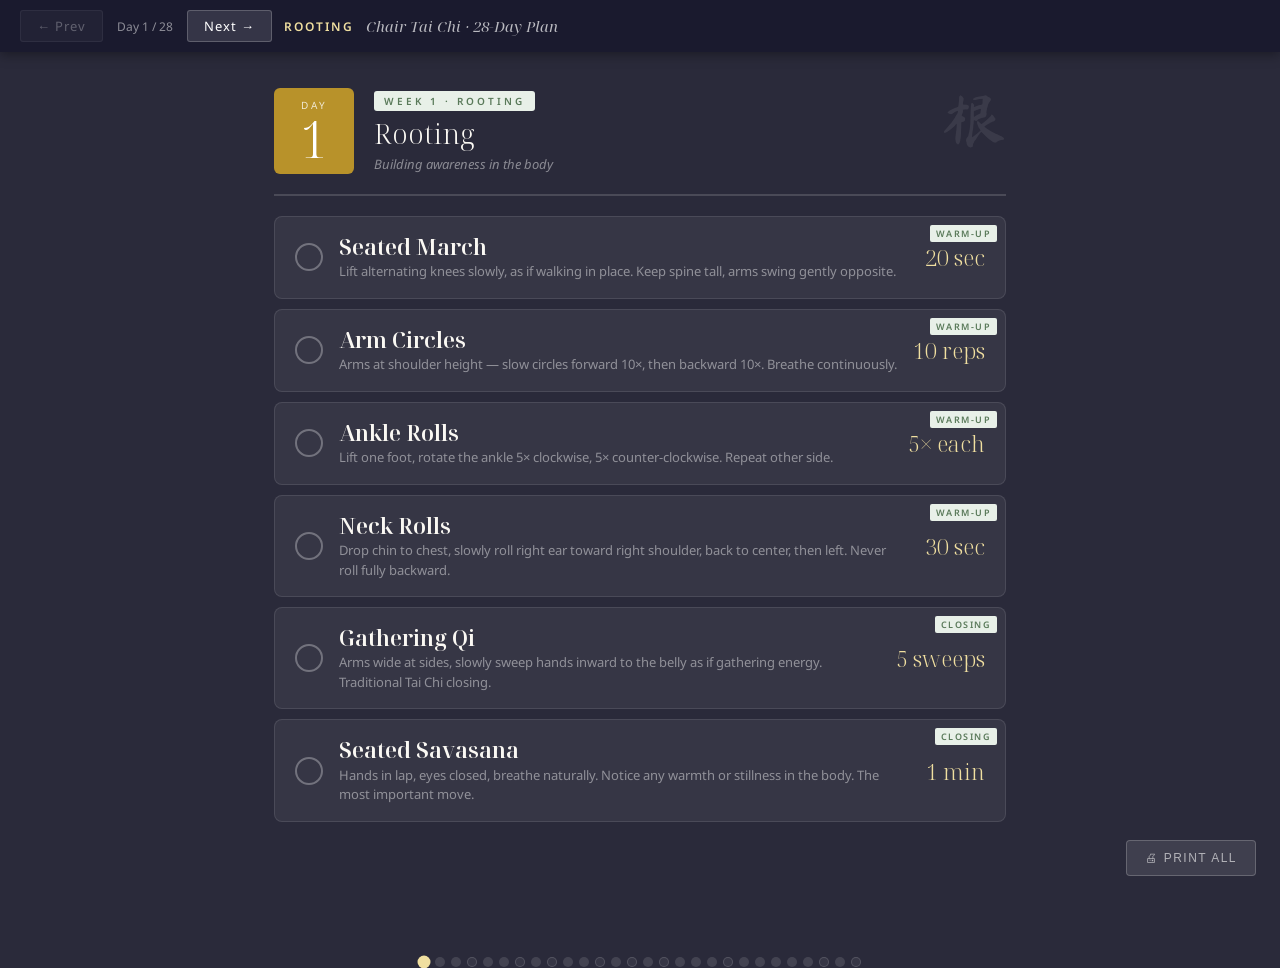
==== commit 333478a6: "Add files via upload" ====
--- a/28dayplan.html
+++ b/28dayplan.html
@@ -3,1205 +3,697 @@
 <head>
 <meta charset="UTF-8">
 <meta name="viewport" content="width=device-width, initial-scale=1.0">
-<title>28-Day Chair Tai Chi Workout Plan</title>
-<link href="https://fonts.googleapis.com/css2?family=Noto+Serif+Display:ital,wght@0,300;0,600;1,300&family=Noto+Sans:wght@300;400;600&family=Ma+Shan+Zheng&display=swap" rel="stylesheet">
+<title>28-Day Chair Tai Chi — Daily Workout</title>
+<link href="https://fonts.googleapis.com/css2?family=Noto+Serif+Display:ital,wght@0,300;0,600;1,300&family=Noto+Sans:wght@300;400;600;700&family=Ma+Shan+Zheng&display=swap" rel="stylesheet">
 <style>
-  :root {
-    --ink: #1a1a2e;
-    --stone: #4a4a5a;
-    --sage: #6b8c6b;
-    --sage-light: #c8d8c0;
-    --rice: #f5f0e8;
-    --warm-white: #faf8f3;
-    --terracotta: #b5654a;
-    --gold: #c9a84c;
-    --mist: #e8edf0;
-  }
-
-  * { box-sizing: border-box; margin: 0; padding: 0; }
-
-  body {
-    font-family: 'Noto Sans', sans-serif;
-    background: var(--warm-white);
-    color: var(--ink);
-    font-size: 13px;
-    line-height: 1.5;
-  }
-
-  /* ── COVER PAGE ── */
-  .cover {
-    min-height: 100vh;
-    display: flex;
-    flex-direction: column;
-    align-items: center;
-    justify-content: center;
-    background: var(--ink);
-    color: var(--rice);
-    text-align: center;
-    padding: 60px 40px;
-    position: relative;
-    overflow: hidden;
-  }
-
-  .cover::before {
-    content: '';
-    position: absolute;
-    inset: 0;
-    background:
-      radial-gradient(ellipse 60% 40% at 20% 80%, rgba(107,140,107,0.25) 0%, transparent 60%),
-      radial-gradient(ellipse 50% 60% at 80% 20%, rgba(201,168,76,0.15) 0%, transparent 60%);
-  }
-
-  .cover-brush {
-    font-family: 'Ma Shan Zheng', cursive;
-    font-size: 90px;
-    color: rgba(201,168,76,0.35);
-    position: absolute;
-    top: 30px; right: 40px;
-    letter-spacing: 8px;
-    line-height: 1;
-    writing-mode: vertical-rl;
-  }
-
-  .cover-tag {
-    font-family: 'Noto Sans', sans-serif;
-    font-size: 11px;
-    font-weight: 600;
-    letter-spacing: 4px;
-    text-transform: uppercase;
-    color: var(--gold);
-    margin-bottom: 24px;
-    position: relative;
-  }
-
-  .cover h1 {
-    font-family: 'Noto Serif Display', serif;
-    font-weight: 300;
-    font-size: 52px;
-    line-height: 1.1;
-    margin-bottom: 8px;
-    position: relative;
-  }
-
-  .cover h1 em {
-    font-style: italic;
-    color: var(--sage-light);
-  }
-
-  .cover-sub {
-    font-family: 'Noto Serif Display', serif;
-    font-style: italic;
-    font-size: 18px;
-    color: rgba(245,240,232,0.6);
-    margin-bottom: 48px;
-    position: relative;
-  }
-
-  .cover-divider {
-    width: 80px;
-    height: 1px;
-    background: var(--gold);
-    margin: 0 auto 48px;
-    position: relative;
-  }
-
-  .cover-intro {
-    max-width: 560px;
-    font-size: 14px;
-    line-height: 1.8;
-    color: rgba(245,240,232,0.75);
-    position: relative;
-    margin-bottom: 48px;
-  }
-
-  .cover-weeks {
-    display: flex;
-    gap: 32px;
-    justify-content: center;
-    position: relative;
-    flex-wrap: wrap;
-  }
-
-  .cover-week {
-    text-align: center;
-  }
-
-  .cover-week-num {
-    font-family: 'Noto Serif Display', serif;
-    font-size: 32px;
-    font-weight: 300;
-    color: var(--gold);
-    line-height: 1;
-  }
-
-  .cover-week-label {
-    font-size: 10px;
-    letter-spacing: 2px;
-    text-transform: uppercase;
-    color: rgba(245,240,232,0.5);
-    margin-top: 4px;
-  }
-
-  .cover-week-theme {
-    font-family: 'Noto Serif Display', serif;
-    font-style: italic;
-    font-size: 13px;
-    color: var(--sage-light);
-    margin-top: 4px;
-  }
-
-  .print-note {
-    position: absolute;
-    bottom: 24px;
-    font-size: 10px;
-    letter-spacing: 2px;
-    text-transform: uppercase;
-    color: rgba(245,240,232,0.35);
-  }
-
-  /* ── HOW TO USE ── */
-  .how-to {
-    background: var(--rice);
-    padding: 48px 40px;
-    border-bottom: 1px solid rgba(107,140,107,0.3);
-  }
-
-  .section-label {
-    font-size: 10px;
-    letter-spacing: 4px;
-    text-transform: uppercase;
-    color: var(--sage);
-    font-weight: 600;
-    margin-bottom: 16px;
-  }
-
-  .how-to h2 {
-    font-family: 'Noto Serif Display', serif;
-    font-weight: 300;
-    font-size: 28px;
-    margin-bottom: 24px;
-    color: var(--ink);
-  }
-
-  .how-grid {
-    display: grid;
-    grid-template-columns: repeat(auto-fit, minmax(200px, 1fr));
-    gap: 24px;
-    margin-bottom: 32px;
-  }
-
-  .how-card {
-    background: var(--warm-white);
-    border: 1px solid rgba(107,140,107,0.25);
-    border-radius: 4px;
-    padding: 20px;
-  }
-
-  .how-icon {
-    font-size: 24px;
-    margin-bottom: 8px;
-  }
-
-  .how-card h3 {
-    font-family: 'Noto Serif Display', serif;
-    font-weight: 600;
-    font-size: 14px;
-    margin-bottom: 6px;
-    color: var(--ink);
-  }
-
-  .how-card p {
-    font-size: 12px;
-    color: var(--stone);
-    line-height: 1.6;
-  }
-
-  .disclaimer {
-    font-size: 11px;
-    color: var(--stone);
-    border-left: 3px solid var(--terracotta);
-    padding-left: 16px;
-    font-style: italic;
-  }
-
-  /* ── EXERCISE GLOSSARY ── */
-  .glossary {
-    padding: 48px 40px;
-    background: var(--warm-white);
-    border-bottom: 1px solid var(--mist);
-  }
-
-  .glossary h2 {
-    font-family: 'Noto Serif Display', serif;
-    font-weight: 300;
-    font-size: 28px;
-    margin-bottom: 8px;
-  }
-
-  .glossary-intro {
-    font-size: 12px;
-    color: var(--stone);
-    margin-bottom: 28px;
-    max-width: 600px;
-  }
-
-  .exercises-grid {
-    display: grid;
-    grid-template-columns: repeat(auto-fill, minmax(260px, 1fr));
-    gap: 16px;
-  }
-
-  .ex-card {
-    border: 1px solid var(--mist);
-    border-radius: 4px;
-    padding: 16px;
-    background: var(--rice);
-  }
-
-  .ex-card h4 {
-    font-family: 'Noto Serif Display', serif;
-    font-weight: 600;
-    font-size: 13px;
-    color: var(--ink);
-    margin-bottom: 4px;
-  }
-
-  .ex-badge {
-    display: inline-block;
-    font-size: 9px;
-    letter-spacing: 1.5px;
-    text-transform: uppercase;
-    color: var(--sage);
-    border: 1px solid var(--sage);
-    border-radius: 2px;
-    padding: 1px 5px;
-    margin-bottom: 8px;
-  }
-
-  .ex-card p {
-    font-size: 11px;
-    color: var(--stone);
-    line-height: 1.6;
-  }
-
-  /* ── CALENDAR ── */
-  .calendar-section {
-    padding: 48px 40px;
-    background: var(--rice);
-  }
-
-  .week-block {
-    margin-bottom: 40px;
-  }
-
-  .week-header {
-    display: flex;
-    align-items: baseline;
-    gap: 16px;
-    margin-bottom: 16px;
-    border-bottom: 2px solid var(--ink);
-    padding-bottom: 8px;
-  }
-
-  .week-num {
-    font-family: 'Noto Serif Display', serif;
-    font-size: 32px;
-    font-weight: 300;
-    color: var(--ink);
-    line-height: 1;
-  }
-
-  .week-theme {
-    font-family: 'Noto Serif Display', serif;
-    font-style: italic;
-    font-size: 16px;
-    color: var(--stone);
-  }
-
-  .week-focus {
-    margin-left: auto;
-    font-size: 10px;
-    letter-spacing: 2px;
-    text-transform: uppercase;
-    color: var(--sage);
-    font-weight: 600;
-  }
-
-  .days-grid {
-    display: grid;
-    grid-template-columns: repeat(7, 1fr);
-    gap: 8px;
-  }
-
-  .day-card {
-    background: var(--warm-white);
-    border: 1px solid rgba(107,140,107,0.2);
-    border-radius: 4px;
-    padding: 12px 10px;
-    min-height: 120px;
-    position: relative;
-  }
-
-  .day-card.rest {
-    background: var(--mist);
-    border-color: transparent;
-  }
-
-  .day-num {
-    font-family: 'Noto Serif Display', serif;
-    font-size: 22px;
-    font-weight: 300;
-    color: var(--ink);
-    line-height: 1;
-    margin-bottom: 4px;
-  }
-
-  .day-name {
-    font-size: 9px;
-    letter-spacing: 1.5px;
-    text-transform: uppercase;
-    color: var(--stone);
-    margin-bottom: 8px;
-  }
-
-  .day-exercises {
-    list-style: none;
-  }
-
-  .day-exercises li {
-    font-size: 10px;
-    color: var(--ink);
-    line-height: 1.5;
-    padding-left: 8px;
-    position: relative;
-  }
-
-  .day-exercises li::before {
-    content: '·';
-    position: absolute;
-    left: 0;
-    color: var(--sage);
-  }
-
-  .day-exercises li span {
-    color: var(--stone);
-    font-size: 9px;
-  }
-
-  .rest-label {
-    display: flex;
-    flex-direction: column;
-    align-items: center;
-    justify-content: center;
-    height: 80px;
-  }
-
-  .rest-kanji {
-    font-family: 'Ma Shan Zheng', cursive;
-    font-size: 28px;
-    color: rgba(107,140,107,0.4);
-    line-height: 1;
-  }
-
-  .rest-text {
-    font-size: 9px;
-    letter-spacing: 2px;
-    text-transform: uppercase;
-    color: var(--stone);
-    margin-top: 4px;
-  }
-
-  .day-check {
-    position: absolute;
-    bottom: 8px;
-    right: 8px;
-    width: 16px;
-    height: 16px;
-    border: 1px solid rgba(107,140,107,0.4);
-    border-radius: 50%;
-  }
-
-  /* ── PROGRESS TRACKER ── */
-  .tracker {
-    padding: 48px 40px;
-    background: var(--warm-white);
-    border-top: 1px solid var(--mist);
-  }
-
-  .tracker h2 {
-    font-family: 'Noto Serif Display', serif;
-    font-weight: 300;
-    font-size: 28px;
-    margin-bottom: 8px;
-  }
-
-  .tracker-intro {
-    font-size: 12px;
-    color: var(--stone);
-    margin-bottom: 28px;
-  }
-
-  .tracker-table {
-    width: 100%;
-    border-collapse: collapse;
-    font-size: 11px;
-  }
-
-  .tracker-table th {
-    background: var(--ink);
-    color: var(--rice);
-    padding: 8px 12px;
-    text-align: left;
-    font-weight: 400;
-    letter-spacing: 1px;
-    font-size: 10px;
-  }
-
-  .tracker-table td {
-    padding: 10px 12px;
-    border-bottom: 1px solid var(--mist);
-    color: var(--stone);
-  }
-
-  .tracker-table tr:nth-child(even) td {
-    background: var(--rice);
-  }
-
-  .tracker-line {
-    border-bottom: 1px solid var(--mist);
-    min-width: 80px;
-    display: inline-block;
-  }
-
-  /* ── PRINT STYLES ── */
-  @media print {
-    body { font-size: 11px; }
-    .cover { min-height: auto; padding: 40px; page-break-after: always; }
-    .how-to { page-break-after: always; }
-    .glossary { page-break-after: always; }
-    .week-block { page-break-inside: avoid; }
-    .no-print { display: none !important; }
-    .day-card { border: 1px solid #ccc; }
-  }
-
-  /* ── PRINT BUTTON ── */
-  .print-btn {
-    position: fixed;
-    bottom: 32px;
-    right: 32px;
-    background: var(--ink);
-    color: var(--rice);
-    border: none;
-    padding: 14px 28px;
-    font-family: 'Noto Sans', sans-serif;
-    font-size: 12px;
-    letter-spacing: 2px;
-    text-transform: uppercase;
-    cursor: pointer;
-    border-radius: 2px;
-    box-shadow: 0 4px 20px rgba(0,0,0,0.3);
-    transition: background 0.2s;
-    z-index: 100;
-  }
-  .print-btn:hover { background: var(--sage); }
+/* ── RESET & BASE ── */
+*, *::before, *::after { box-sizing: border-box; margin: 0; padding: 0; }
+
+:root {
+  --ink:        #1a1a2e;
+  --stone:      #5a5a6a;
+  --sage:       #5a7a5a;
+  --sage-bg:    #e8f0e8;
+  --rice:       #f5f0e8;
+  --warm-white: #faf8f3;
+  --gold:       #b8922a;
+  --gold-light: #f0dfa0;
+  --terracotta: #a05040;
+  --mist:       #dde4e8;
+  --rest-bg:    #eef2f5;
+}
+
+html { scroll-behavior: smooth; }
+
+body {
+  font-family: 'Noto Sans', sans-serif;
+  background: #2a2a3a;
+  color: var(--ink);
+}
+
+/* ── NAV BAR ── */
+#navbar {
+  position: fixed;
+  top: 0; left: 0; right: 0;
+  z-index: 200;
+  background: var(--ink);
+  color: #fff;
+  display: flex;
+  align-items: center;
+  gap: 12px;
+  padding: 10px 20px;
+  box-shadow: 0 2px 12px rgba(0,0,0,0.4);
+}
+
+#navbar .nav-title {
+  font-family: 'Noto Serif Display', serif;
+  font-style: italic;
+  font-size: 15px;
+  color: rgba(255,255,255,0.7);
+  flex: 1;
+}
+
+#navbar .nav-day-label {
+  font-size: 12px;
+  letter-spacing: 2px;
+  text-transform: uppercase;
+  color: var(--gold-light);
+  font-weight: 600;
+}
+
+.nav-btn {
+  background: rgba(255,255,255,0.12);
+  border: 1px solid rgba(255,255,255,0.2);
+  color: #fff;
+  padding: 6px 16px;
+  border-radius: 3px;
+  cursor: pointer;
+  font-family: 'Noto Sans', sans-serif;
+  font-size: 13px;
+  letter-spacing: 1px;
+  transition: background 0.15s;
+}
+.nav-btn:hover { background: rgba(255,255,255,0.22); }
+.nav-btn:disabled { opacity: 0.3; cursor: default; }
+
+#day-counter {
+  font-size: 12px;
+  color: rgba(255,255,255,0.5);
+  min-width: 60px;
+  text-align: center;
+}
+
+/* ── PROGRESS BAR ── */
+#progress-bar-wrap {
+  position: fixed;
+  top: 48px; left: 0; right: 0;
+  height: 4px;
+  background: rgba(255,255,255,0.1);
+  z-index: 199;
+}
+#progress-bar {
+  height: 100%;
+  background: var(--gold-light);
+  transition: width 0.4s ease;
+  width: 0%;
+}
+
+/* ── PAGES CONTAINER ── */
+#pages {
+  padding-top: 56px;
+}
+
+/* ── SINGLE DAY PAGE ── */
+.day-page {
+  display: none;
+  min-height: calc(100vh - 56px);
+  padding: 32px 24px 40px;
+  max-width: 780px;
+  margin: 0 auto;
+}
+.day-page.active { display: flex; flex-direction: column; gap: 20px; }
+
+/* ── DAY HEADER ── */
+.day-header {
+  display: flex;
+  align-items: flex-start;
+  gap: 20px;
+  padding-bottom: 20px;
+  border-bottom: 2px solid rgba(255,255,255,0.15);
+}
+
+.day-number-block {
+  background: var(--gold);
+  color: #fff;
+  border-radius: 6px;
+  padding: 10px 18px;
+  text-align: center;
+  min-width: 80px;
+  flex-shrink: 0;
+}
+.day-number-block .dn-label {
+  font-size: 10px;
+  letter-spacing: 3px;
+  text-transform: uppercase;
+  opacity: 0.8;
+}
+.day-number-block .dn-num {
+  font-family: 'Noto Serif Display', serif;
+  font-size: 52px;
+  font-weight: 300;
+  line-height: 1;
+}
+
+.day-meta { flex: 1; }
+.day-meta .week-badge {
+  display: inline-block;
+  font-size: 10px;
+  letter-spacing: 3px;
+  text-transform: uppercase;
+  color: var(--sage);
+  background: var(--sage-bg);
+  border-radius: 3px;
+  padding: 3px 10px;
+  margin-bottom: 6px;
+  font-weight: 600;
+}
+.day-meta h2 {
+  font-family: 'Noto Serif Display', serif;
+  font-weight: 300;
+  font-size: 28px;
+  color: var(--warm-white);
+  line-height: 1.2;
+}
+.day-meta .day-focus {
+  font-size: 13px;
+  color: rgba(255,255,255,0.45);
+  margin-top: 4px;
+  font-style: italic;
+}
+
+.day-kanji {
+  font-family: 'Ma Shan Zheng', cursive;
+  font-size: 64px;
+  color: rgba(255,255,255,0.08);
+  line-height: 1;
+  flex-shrink: 0;
+}
+
+/* ── REST DAY ── */
+.rest-page {
+  flex: 1;
+  display: flex;
+  flex-direction: column;
+  align-items: center;
+  justify-content: center;
+  text-align: center;
+  gap: 16px;
+  padding: 40px;
+  background: rgba(255,255,255,0.04);
+  border-radius: 12px;
+  border: 1px solid rgba(255,255,255,0.08);
+}
+.rest-page .rest-kanji {
+  font-family: 'Ma Shan Zheng', cursive;
+  font-size: 120px;
+  color: rgba(255,255,255,0.15);
+  line-height: 1;
+}
+.rest-page h3 {
+  font-family: 'Noto Serif Display', serif;
+  font-size: 32px;
+  font-weight: 300;
+  color: rgba(255,255,255,0.6);
+}
+.rest-page p {
+  max-width: 420px;
+  font-size: 15px;
+  line-height: 1.7;
+  color: rgba(255,255,255,0.35);
+}
+
+/* ── EXERCISE LIST ── */
+.exercises-list {
+  display: flex;
+  flex-direction: column;
+  gap: 10px;
+  flex: 1;
+}
+
+.ex-row {
+  display: flex;
+  align-items: center;
+  gap: 16px;
+  background: rgba(255,255,255,0.06);
+  border: 1px solid rgba(255,255,255,0.1);
+  border-radius: 8px;
+  padding: 16px 20px;
+  cursor: pointer;
+  transition: background 0.15s, border-color 0.15s;
+  position: relative;
+}
+.ex-row:hover { background: rgba(255,255,255,0.1); }
+.ex-row.done {
+  background: rgba(90,122,90,0.25);
+  border-color: rgba(90,122,90,0.5);
+}
+
+.ex-check {
+  width: 28px;
+  height: 28px;
+  border-radius: 50%;
+  border: 2px solid rgba(255,255,255,0.3);
+  flex-shrink: 0;
+  display: flex;
+  align-items: center;
+  justify-content: center;
+  font-size: 16px;
+  transition: all 0.15s;
+  color: transparent;
+}
+.ex-row.done .ex-check {
+  border-color: var(--sage);
+  background: var(--sage);
+  color: #fff;
+}
+
+.ex-body { flex: 1; }
+
+.ex-name {
+  font-family: 'Noto Serif Display', serif;
+  font-size: 22px;
+  font-weight: 600;
+  color: var(--warm-white);
+  line-height: 1.2;
+}
+.ex-row.done .ex-name {
+  text-decoration: line-through;
+  opacity: 0.5;
+}
+
+.ex-desc {
+  font-size: 13px;
+  color: rgba(255,255,255,0.45);
+  margin-top: 3px;
+  line-height: 1.5;
+}
+
+.ex-duration {
+  font-family: 'Noto Serif Display', serif;
+  font-size: 22px;
+  font-weight: 300;
+  color: var(--gold-light);
+  flex-shrink: 0;
+  text-align: right;
+  min-width: 70px;
+}
+.ex-row.done .ex-duration { opacity: 0.3; }
+
+.ex-badge {
+  position: absolute;
+  top: 8px; right: 8px;
+  font-size: 9px;
+  letter-spacing: 1.5px;
+  text-transform: uppercase;
+  color: var(--sage);
+  background: var(--sage-bg);
+  border-radius: 2px;
+  padding: 2px 6px;
+  font-weight: 600;
+}
+
+/* ── COMPLETION BANNER ── */
+.completion-bar {
+  display: flex;
+  align-items: center;
+  gap: 12px;
+  background: rgba(90,122,90,0.2);
+  border: 1px solid rgba(90,122,90,0.4);
+  border-radius: 8px;
+  padding: 14px 20px;
+  opacity: 0;
+  transition: opacity 0.4s;
+}
+.completion-bar.visible { opacity: 1; }
+.completion-bar .cb-icon { font-size: 24px; }
+.completion-bar .cb-text {
+  flex: 1;
+  font-family: 'Noto Serif Display', serif;
+  font-style: italic;
+  font-size: 16px;
+  color: var(--sage-bg);
+}
+.completion-bar .cb-next {
+  background: var(--sage);
+  color: #fff;
+  border: none;
+  padding: 8px 20px;
+  border-radius: 4px;
+  cursor: pointer;
+  font-family: 'Noto Sans', sans-serif;
+  font-size: 12px;
+  letter-spacing: 1.5px;
+  text-transform: uppercase;
+  transition: background 0.15s;
+}
+.completion-bar .cb-next:hover { background: #4a6a4a; }
+
+/* ── WEEK DOTS STRIP ── */
+.week-strip {
+  display: flex;
+  gap: 6px;
+  flex-wrap: wrap;
+  justify-content: center;
+  padding: 12px 0 0;
+}
+.w-dot {
+  width: 10px; height: 10px;
+  border-radius: 50%;
+  background: rgba(255,255,255,0.12);
+  cursor: pointer;
+  transition: background 0.15s, transform 0.15s;
+  position: relative;
+}
+.w-dot:hover { transform: scale(1.4); }
+.w-dot.current { background: var(--gold-light); transform: scale(1.3); }
+.w-dot.completed { background: var(--sage); }
+.w-dot.rest-dot { background: rgba(255,255,255,0.06); border: 1px solid rgba(255,255,255,0.15); }
+
+/* ── PRINT BUTTON ── */
+#print-btn {
+  position: fixed;
+  bottom: 24px;
+  right: 24px;
+  background: rgba(255,255,255,0.1);
+  color: rgba(255,255,255,0.6);
+  border: 1px solid rgba(255,255,255,0.2);
+  padding: 10px 18px;
+  border-radius: 4px;
+  cursor: pointer;
+  font-size: 12px;
+  letter-spacing: 1.5px;
+  text-transform: uppercase;
+  transition: all 0.2s;
+  z-index: 100;
+}
+#print-btn:hover { background: rgba(255,255,255,0.18); color: #fff; }
+
+/* ── PRINT STYLES ── */
+@media print {
+  body { background: #fff; }
+  #navbar, #progress-bar-wrap, #print-btn, .week-strip, .completion-bar, #day-nav-bottom { display: none !important; }
+  #pages { padding-top: 0; }
+  .day-page { display: flex !important; min-height: 100vh; page-break-after: always; background: #fff; padding: 32px; }
+  .day-header { border-color: #ccc; }
+  .day-number-block { background: #333; }
+  .day-meta h2 { color: #111; }
+  .day-meta .day-focus { color: #666; }
+  .day-kanji { color: #eee; }
+  .ex-row { background: #f9f9f9; border-color: #ddd; break-inside: avoid; }
+  .ex-row.done { background: #f0f5f0; }
+  .ex-name { color: #111; font-size: 20px; }
+  .ex-desc { color: #666; }
+  .ex-duration { color: #555; }
+  .rest-page { background: #f5f5f5; border-color: #ddd; }
+  .rest-page h3 { color: #555; }
+  .rest-page p { color: #888; }
+  .rest-page .rest-kanji { color: #ddd; }
+  .week-badge { background: #eee; color: #555; }
+}
 </style>
 </head>
 <body>
 
+<!-- NAV BAR -->
+<div id="navbar">
+  <button class="nav-btn" id="btn-prev" onclick="goDay(-1)" disabled>← Prev</button>
+  <span id="day-counter">Day 1 / 28</span>
+  <button class="nav-btn" id="btn-next" onclick="goDay(1)">Next →</button>
+  <span class="nav-day-label" id="nav-day-name"></span>
+  <span class="nav-title">Chair Tai Chi · 28-Day Plan</span>
+</div>
+<div id="progress-bar-wrap"><div id="progress-bar"></div></div>
+
+<!-- PAGES -->
+<div id="pages"></div>
+
+<!-- WEEK DOTS -->
+<div class="week-strip" id="week-strip"></div>
+
 <!-- PRINT BUTTON -->
-<button class="print-btn no-print" onclick="window.print()">🖨 Print Plan</button>
-
-<!-- ══════════ COVER ══════════ -->
-<div class="cover">
-  <div class="cover-brush">太極</div>
-  <div class="cover-tag">28-Day Program</div>
-  <h1><em>Chair</em> Tai Chi<br>Workout Plan</h1>
-  <p class="cover-sub">Seated Strength · Balance · Calm</p>
-  <div class="cover-divider"></div>
-  <p class="cover-intro">
-    A gentle, progressive four-week program rooted in the flowing principles of Tai Chi — adapted entirely for a chair. No equipment. No gym. No quiz. Just clear daily guidance to build strength, improve balance, and quiet the mind.
-  </p>
-  <div class="cover-weeks">
-    <div class="cover-week">
-      <div class="cover-week-num">01</div>
-      <div class="cover-week-label">Week One</div>
-      <div class="cover-week-theme">Rooting</div>
-    </div>
-    <div class="cover-week">
-      <div class="cover-week-num">02</div>
-      <div class="cover-week-label">Week Two</div>
-      <div class="cover-week-theme">Flowing</div>
-    </div>
-    <div class="cover-week">
-      <div class="cover-week-num">03</div>
-      <div class="cover-week-label">Week Three</div>
-      <div class="cover-week-theme">Expanding</div>
-    </div>
-    <div class="cover-week">
-      <div class="cover-week-num">04</div>
-      <div class="cover-week-label">Week Four</div>
-      <div class="cover-week-theme">Integrating</div>
-    </div>
-  </div>
-  <p class="print-note">Print this page · No signup required · Free forever</p>
-</div>
-
-<!-- ══════════ HOW TO USE ══════════ -->
-<div class="how-to">
-  <div class="section-label">Before You Begin</div>
-  <h2>How to Use This Plan</h2>
-  <div class="how-grid">
-    <div class="how-card">
-      <div class="how-icon">🪑</div>
-      <h3>Choose Your Chair</h3>
-      <p>Use a sturdy, armless chair with a firm seat. Feet should rest flat on the floor. No wheels or rocking chairs. Keep it away from walls so arms can extend fully.</p>
-    </div>
-    <div class="how-card">
-      <div class="how-icon">🌬</div>
-      <h3>Breathe Slowly</h3>
-      <p>In Tai Chi, breath drives movement. Inhale as you open or lift; exhale as you close or lower. Never hold your breath. If you feel dizzy, pause and breathe normally.</p>
-    </div>
-    <div class="how-card">
-      <div class="how-icon">🐢</div>
-      <h3>Move Like Water</h3>
-      <p>All movements should be slow, continuous, and deliberate. There is no hurrying. Quality of movement matters far more than speed or repetitions.</p>
-    </div>
-    <div class="how-card">
-      <div class="how-icon">📅</div>
-      <h3>Rest Days Matter</h3>
-      <p>Rest days (marked 休 below) are part of the program, not gaps. Use them to notice how your body feels. Light walking is welcome; vigorous exercise is not.</p>
-    </div>
-    <div class="how-card">
-      <div class="how-icon">⏱</div>
-      <h3>Duration</h3>
-      <p>Week 1–2 sessions run ~15 minutes. Week 3–4 sessions run ~20–25 minutes. Start your timer only after you're seated and composed.</p>
-    </div>
-    <div class="how-card">
-      <div class="how-icon">✅</div>
-      <h3>Track Progress</h3>
-      <p>Check the small circle on each day card after completing it. Use the progress journal at the end of this document to note how you feel each week.</p>
-    </div>
-  </div>
-  <p class="disclaimer">Consult your physician before beginning this or any new exercise program, especially if you have cardiovascular, balance, or joint conditions. Stop and rest if you feel pain, dizziness, or shortness of breath.</p>
-</div>
-
-<!-- ══════════ EXERCISE GLOSSARY ══════════ -->
-<div class="glossary">
-  <div class="section-label">Exercise Reference</div>
-  <h2>The Movements</h2>
-  <p class="glossary-intro">Each exercise below is used in the 28-day calendar. Refer back here anytime you need a description. All are performed seated unless noted.</p>
-
-  <div class="exercises-grid">
-    <div class="ex-card">
-      <div class="ex-badge">Warm-Up</div>
-      <h4>Seated March</h4>
-      <p>Lift alternating knees slowly, as if walking in place. Keep spine tall. Arms may swing gently opposite to legs. 20–30 sec.</p>
-    </div>
-    <div class="ex-card">
-      <div class="ex-badge">Warm-Up</div>
-      <h4>Neck Rolls</h4>
-      <p>Drop chin to chest, slowly roll right ear toward right shoulder, back to center, left ear toward left shoulder. Never roll fully backward. 30 sec.</p>
-    </div>
-    <div class="ex-card">
-      <div class="ex-badge">Warm-Up</div>
-      <h4>Arm Circles</h4>
-      <p>Extend arms at shoulder height, draw slow circles forward 10 times, then backward 10 times. Breathe continuously.</p>
-    </div>
-    <div class="ex-card">
-      <div class="ex-badge">Warm-Up</div>
-      <h4>Ankle Rolls</h4>
-      <p>Lift one foot, rotate the ankle 5 times clockwise, 5 counter-clockwise. Repeat other side. Grounds awareness in the feet.</p>
-    </div>
-    <div class="ex-card">
-      <div class="ex-badge">Core / Flow</div>
-      <h4>Cloud Hands</h4>
-      <p>With soft elbows, sweep both hands slowly from left to right as if moving clouds across the sky. Torso rotates gently. 30–40 sec.</p>
-    </div>
-    <div class="ex-card">
-      <div class="ex-badge">Core / Flow</div>
-      <h4>Ward Off (Peng)</h4>
-      <p>Hold arms in a rounded shape as if embracing a large ball. Slowly push outward with one forearm while the opposite hand curves below. 30 sec each side.</p>
-    </div>
-    <div class="ex-card">
-      <div class="ex-badge">Core / Flow</div>
-      <h4>Parting the Wild Horse's Mane</h4>
-      <p>One hand rises to shoulder height (palm down), opposite hand descends to hip (palm up), as if parting a horse's mane. Alternate sides smoothly. 30 sec.</p>
-    </div>
-    <div class="ex-card">
-      <div class="ex-badge">Core / Flow</div>
-      <h4>Brush Knee</h4>
-      <p>One hand sweeps low past the opposite knee while the other hand pushes forward at chest height. Alternate sides with flowing continuity. 30 sec.</p>
-    </div>
-    <div class="ex-card">
-      <div class="ex-badge">Core / Flow</div>
-      <h4>Repulse the Monkey</h4>
-      <p>Draw one hand back to the ear while the opposite hand reaches forward, palm out, as if gently pushing away a monkey. Step back in the mind while seated. 30 sec.</p>
-    </div>
-    <div class="ex-card">
-      <div class="ex-badge">Core / Flow</div>
-      <h4>Wave Hands in Clouds</h4>
-      <p>Like Cloud Hands but with more torso rotation and a gentle figure-8 path through center. One hand always moves opposite the other. 40 sec.</p>
-    </div>
-    <div class="ex-card">
-      <div class="ex-badge">Strength</div>
-      <h4>Seated Leg Lifts</h4>
-      <p>Slowly straighten one knee until the leg is parallel to the floor, hold 3 sec, lower. Repeat other side. Strengthens quads and hip flexors. 10 reps each.</p>
-    </div>
-    <div class="ex-card">
-      <div class="ex-badge">Strength</div>
-      <h4>Seated Marching (Weighted)</h4>
-      <p>Like Seated March but hold the knee at height for 2 seconds before lowering. Increases core engagement. 15–20 sec per leg.</p>
-    </div>
-    <div class="ex-card">
-      <div class="ex-badge">Strength</div>
-      <h4>Shoulder Shrugs</h4>
-      <p>Inhale and draw shoulders up to ears; exhale and let them drop completely. Feel the contrast between tension and release. 10 reps.</p>
-    </div>
-    <div class="ex-card">
-      <div class="ex-badge">Strength</div>
-      <h4>Seated Chest Opener</h4>
-      <p>Interlace fingers behind the head (or clasp hands behind the back), open elbows wide, inhale and lift the chest. Hold 3 sec, release. 8 reps.</p>
-    </div>
-    <div class="ex-card">
-      <div class="ex-badge">Strength</div>
-      <h4>Goddess Squat (Seated)</h4>
-      <p>Sit at the edge of chair, feet wide, slowly rise to a partial stand (hover), then lower back down with control. 10–12 reps. Progress to full stand by Week 3.</p>
-    </div>
-    <div class="ex-card">
-      <div class="ex-badge">Strength</div>
-      <h4>Seated Row</h4>
-      <p>Arms extended forward, draw both elbows back squeezing shoulder blades together as if rowing a boat. Hold 2 sec, return slowly. 10 reps.</p>
-    </div>
-    <div class="ex-card">
-      <div class="ex-badge">Balance</div>
-      <h4>Single Leg Hold</h4>
-      <p>With hands on thighs for light support, lift one foot 2–3 inches off floor and hold still for 10 sec. Breathe. Repeat other side. Builds hip stability.</p>
-    </div>
-    <div class="ex-card">
-      <div class="ex-badge">Balance</div>
-      <h4>Toe Taps</h4>
-      <p>Alternately tap each toe forward, then out to the side, then back to center. Slow and controlled. Improves ankle proprioception. 20 sec each side.</p>
-    </div>
-    <div class="ex-card">
-      <div class="ex-badge">Stretch</div>
-      <h4>Forward Fold</h4>
-      <p>Seated at edge, slowly hinge at the hips and let the torso drape toward thighs (or as far as is comfortable). Breathe deeply. Hold 30–40 sec.</p>
-    </div>
-    <div class="ex-card">
-      <div class="ex-badge">Stretch</div>
-      <h4>Seated Cat-Cow</h4>
-      <p>Hands on knees. Inhale: arch the back, lift chest (cow). Exhale: round the spine, drop chin (cat). Flow between both for 30–40 sec.</p>
-    </div>
-    <div class="ex-card">
-      <div class="ex-badge">Stretch</div>
-      <h4>Eagle Arms Stretch</h4>
-      <p>Cross one arm under the other at the elbows, wrap forearms, lift elbows to shoulder height. Feel the stretch across upper back. 20 sec each side.</p>
-    </div>
-    <div class="ex-card">
-      <div class="ex-badge">Stretch</div>
-      <h4>Seated Twist</h4>
-      <p>Hand on opposite knee, other hand behind you on the chair seat. Inhale to grow tall, exhale to rotate. Look over the shoulder. 20–30 sec each side.</p>
-    </div>
-    <div class="ex-card">
-      <div class="ex-badge">Stretch</div>
-      <h4>Hip Opener</h4>
-      <p>Cross ankle over opposite knee (figure-4 position). Sit tall and gently lean forward from the hips until you feel a stretch in the outer hip/glute. 30–40 sec each side.</p>
-    </div>
-    <div class="ex-card">
-      <div class="ex-badge">Closing</div>
-      <h4>Gathering Qi</h4>
-      <p>Arms wide at sides, slowly sweep hands inward to center at the belly (the dantian), as if gathering energy. Repeat 5–8 times. Traditional Tai Chi closing.</p>
-    </div>
-    <div class="ex-card">
-      <div class="ex-badge">Closing</div>
-      <h4>Seated Savasana</h4>
-      <p>Rest both hands in lap, close eyes, breathe naturally for 1–2 minutes. Notice any stillness or warmth in the body. The most important move.</p>
-    </div>
-    <div class="ex-card">
-      <div class="ex-badge">Advanced Wk3–4</div>
-      <h4>Warrior I Pose (Seated)</h4>
-      <p>Sit sideways on edge of chair, rear leg extended straight back (foot on floor), front knee at 90°. Arms sweep overhead. Hold 20–30 sec each side.</p>
-    </div>
-    <div class="ex-card">
-      <div class="ex-badge">Advanced Wk3–4</div>
-      <h4>Pigeon Pose (Seated)</h4>
-      <p>Cross ankle over opposite knee. Flex the foot to protect the knee. Sit upright or gently lean forward. Far deeper hip stretch than basic hip opener. 30–40 sec.</p>
-    </div>
-    <div class="ex-card">
-      <div class="ex-badge">Advanced Wk3–4</div>
-      <h4>Hamstring Stretch (Seated)</h4>
-      <p>Extend one leg out straight, flex the foot, and gently reach toward the toes. Keep the spine long. Do not round the back. 30 sec each side.</p>
-    </div>
-  </div>
-</div>
-
-<!-- ══════════ 28-DAY CALENDAR ══════════ -->
-<div class="calendar-section">
-  <div class="section-label">Your Program</div>
-
-  <!-- ── WEEK 1 ── -->
-  <div class="week-block">
-    <div class="week-header">
-      <div class="week-num">Week 1</div>
-      <div class="week-theme">Rooting — Finding Your Seat</div>
-      <div class="week-focus">~15 min/day</div>
-    </div>
-    <div class="days-grid">
-      <!-- Day 1 -->
-      <div class="day-card">
-        <div class="day-num">1</div>
-        <div class="day-name">Mon</div>
-        <ul class="day-exercises">
-          <li>Seated March <span>20s</span></li>
-          <li>Arm Circles <span>10×</span></li>
-          <li>Ankle Rolls <span>5×ea</span></li>
-          <li>Neck Rolls <span>30s</span></li>
-          <li>Gathering Qi <span>5×</span></li>
-          <li>Seated Savasana <span>1 min</span></li>
-        </ul>
-        <div class="day-check"></div>
-      </div>
-      <!-- Day 2 -->
-      <div class="day-card">
-        <div class="day-num">2</div>
-        <div class="day-name">Tue</div>
-        <ul class="day-exercises">
-          <li>Seated March <span>20s</span></li>
-          <li>Shoulder Shrugs <span>10×</span></li>
-          <li>Seated Cat-Cow <span>30s</span></li>
-          <li>Cloud Hands <span>30s</span></li>
-          <li>Gathering Qi <span>5×</span></li>
-          <li>Seated Savasana <span>1 min</span></li>
-        </ul>
-        <div class="day-check"></div>
-      </div>
-      <!-- Day 3 -->
-      <div class="day-card">
-        <div class="day-num">3</div>
-        <div class="day-name">Wed</div>
-        <ul class="day-exercises">
-          <li>Neck Rolls <span>30s</span></li>
-          <li>Arm Circles <span>10×</span></li>
-          <li>Seated Leg Lifts <span>8×ea</span></li>
-          <li>Toe Taps <span>20s</span></li>
-          <li>Forward Fold <span>30s</span></li>
-          <li>Seated Savasana <span>1 min</span></li>
-        </ul>
-        <div class="day-check"></div>
-      </div>
-      <!-- Day 4 REST -->
-      <div class="day-card rest">
-        <div class="day-num">4</div>
-        <div class="day-name">Thu</div>
-        <div class="rest-label">
-          <div class="rest-kanji">休</div>
-          <div class="rest-text">Rest Day</div>
+<button id="print-btn" onclick="window.print()">🖨 Print All</button>
+
+<script>
+// ── DATA ──────────────────────────────────────────────────────────────
+const EXERCISES = {
+  march:      { name: "Seated March",        badge: "Warm-Up",  desc: "Lift alternating knees slowly, as if walking in place. Keep spine tall, arms swing gently opposite." },
+  neckroll:   { name: "Neck Rolls",           badge: "Warm-Up",  desc: "Drop chin to chest, slowly roll right ear toward right shoulder, back to center, then left. Never roll fully backward." },
+  armcircle:  { name: "Arm Circles",          badge: "Warm-Up",  desc: "Arms at shoulder height — slow circles forward 10×, then backward 10×. Breathe continuously." },
+  ankleroll:  { name: "Ankle Rolls",          badge: "Warm-Up",  desc: "Lift one foot, rotate the ankle 5× clockwise, 5× counter-clockwise. Repeat other side." },
+  cloud:      { name: "Cloud Hands",          badge: "Tai Chi",  desc: "Sweep both hands slowly from left to right as if moving clouds. Torso rotates gently, elbows soft." },
+  wardoff:    { name: "Ward Off (Peng)",      badge: "Tai Chi",  desc: "Hold arms rounded as if embracing a large ball. Push outward with one forearm while the other curves below." },
+  wildmane:   { name: "Parting Wild Horse's Mane", badge: "Tai Chi", desc: "One hand rises to shoulder height (palm down), opposite hand descends to hip (palm up). Alternate sides." },
+  brushknee:  { name: "Brush Knee",           badge: "Tai Chi",  desc: "One hand sweeps low past the opposite knee while the other pushes forward at chest height. Flow continuously." },
+  repulse:    { name: "Repulse the Monkey",   badge: "Tai Chi",  desc: "Draw one hand back to the ear while the opposite reaches forward, palm out. Alternate sides." },
+  waveclouds: { name: "Wave Hands in Clouds", badge: "Tai Chi",  desc: "Like Cloud Hands but with more torso rotation and a gentle figure-8 path. Hands always move in opposition." },
+  leglift:    { name: "Seated Leg Lifts",     badge: "Strength", desc: "Slowly straighten one knee until parallel to floor, hold 3 sec, lower. 10 reps each side." },
+  marchw:     { name: "Seated March (Slow)",  badge: "Strength", desc: "Lift each knee and hold at height for 2 seconds before lowering. Increases core engagement." },
+  shrug:      { name: "Shoulder Shrugs",      badge: "Strength", desc: "Inhale and draw shoulders up to ears; exhale and let them drop completely. Feel the full contrast." },
+  chestopen:  { name: "Chest Opener",         badge: "Strength", desc: "Fingers interlaced behind head, open elbows wide, inhale and lift the chest. Hold 3 sec, release." },
+  goddess:    { name: "Goddess Squat",        badge: "Strength", desc: "Sit at chair edge, feet wide. Slowly rise to a partial stand (hover), lower with control. Progress to full stand Week 3+." },
+  row:        { name: "Seated Row",           badge: "Strength", desc: "Arms extended forward, draw both elbows back squeezing shoulder blades together. Hold 2 sec, return slowly." },
+  singleleg:  { name: "Single Leg Hold",      badge: "Balance",  desc: "Hands lightly on thighs, lift one foot 2–3 inches off floor and hold still. Breathe. Repeat other side." },
+  toetap:     { name: "Toe Taps",             badge: "Balance",  desc: "Alternately tap each toe forward, then out to the side, then back to center. Slow and controlled." },
+  fold:       { name: "Forward Fold",         badge: "Stretch",  desc: "Sit at edge, hinge at hips and let the torso drape toward thighs. Breathe deeply into the lower back." },
+  catcow:     { name: "Cat-Cow Stretch",      badge: "Stretch",  desc: "Hands on knees. Inhale: arch back, lift chest (cow). Exhale: round spine, drop chin (cat). Flow continuously." },
+  eagle:      { name: "Eagle Arms",           badge: "Stretch",  desc: "Cross one arm under the other at the elbows, wrap forearms, lift to shoulder height. Upper back opens." },
+  twist:      { name: "Seated Twist",         badge: "Stretch",  desc: "Hand on opposite knee, other hand behind on seat. Inhale tall, exhale and rotate. Look over the shoulder." },
+  hipopen:    { name: "Hip Opener",           badge: "Stretch",  desc: "Ankle over opposite knee (figure-4). Sit tall and lean gently forward from hips. Feel the outer hip/glute." },
+  hamstring:  { name: "Hamstring Stretch",    badge: "Stretch",  desc: "Extend one leg straight, flex foot, reach toward toes with a long spine. Do not round the back." },
+  warrior:    { name: "Warrior I (Seated)",   badge: "Advanced", desc: "Sit sideways on chair edge, rear leg extended back (foot flat), front knee at 90°. Arms sweep overhead." },
+  pigeon:     { name: "Pigeon Pose (Seated)", badge: "Advanced", desc: "Ankle over opposite knee, foot flexed to protect the knee. Sit tall or gently lean forward. Deep hip stretch." },
+  gatherqi:   { name: "Gathering Qi",         badge: "Closing",  desc: "Arms wide at sides, slowly sweep hands inward to the belly as if gathering energy. Traditional Tai Chi closing." },
+  savasana:   { name: "Seated Savasana",      badge: "Closing",  desc: "Hands in lap, eyes closed, breathe naturally. Notice any warmth or stillness in the body. The most important move." },
+};
+
+function ex(key, dur) { return { key, dur }; }
+
+const DAYS = [
+  // Week 1 — Rooting
+  { week:1, theme:"Rooting", focus:"Building awareness in the body", exercises:[
+    ex("march","20 sec"), ex("armcircle","10 reps"), ex("ankleroll","5× each"), ex("neckroll","30 sec"), ex("gatherqi","5 sweeps"), ex("savasana","1 min")
+  ]},
+  { week:1, theme:"Rooting", focus:"Spine and shoulder release", exercises:[
+    ex("march","20 sec"), ex("shrug","10 reps"), ex("catcow","30 sec"), ex("cloud","30 sec"), ex("gatherqi","5 sweeps"), ex("savasana","1 min")
+  ]},
+  { week:1, theme:"Rooting", focus:"Leg strength and foot connection", exercises:[
+    ex("neckroll","30 sec"), ex("armcircle","10 reps"), ex("leglift","8× each"), ex("toetap","20 sec"), ex("fold","30 sec"), ex("savasana","1 min")
+  ]},
+  { week:1, theme:"Rooting", focus:"Rest — let the body integrate", rest:true },
+  { week:1, theme:"Rooting", focus:"First Tai Chi form movements", exercises:[
+    ex("march","20 sec"), ex("wardoff","30 sec ea"), ex("chestopen","8 reps"), ex("cloud","40 sec"), ex("gatherqi","5 sweeps"), ex("savasana","1 min")
+  ]},
+  { week:1, theme:"Rooting", focus:"Torso rotation and upper back", exercises:[
+    ex("armcircle","10 reps"), ex("twist","20 sec ea"), ex("shrug","10 reps"), ex("brushknee","30 sec"), ex("fold","30 sec"), ex("savasana","1 min")
+  ]},
+  { week:1, theme:"Rooting", focus:"Rest — you earned it", rest:true },
+
+  // Week 2 — Flowing
+  { week:2, theme:"Flowing", focus:"Linking breath to movement", exercises:[
+    ex("march","30 sec"), ex("cloud","40 sec"), ex("goddess","10 reps"), ex("hipopen","30 sec ea"), ex("gatherqi","6 sweeps"), ex("savasana","1 min")
+  ]},
+  { week:2, theme:"Flowing", focus:"Rest — active recovery", rest:true },
+  { week:2, theme:"Flowing", focus:"Back strength and flow", exercises:[
+    ex("neckroll","30 sec"), ex("wildmane","30 sec"), ex("row","10 reps"), ex("catcow","40 sec"), ex("eagle","20 sec ea"), ex("savasana","1 min")
+  ]},
+  { week:2, theme:"Flowing", focus:"Balance and leg control", exercises:[
+    ex("armcircle","10 reps"), ex("repulse","30 sec"), ex("leglift","10× each"), ex("singleleg","10 sec ea"), ex("fold","40 sec"), ex("savasana","1 min")
+  ]},
+  { week:2, theme:"Flowing", focus:"Rest", rest:true },
+  { week:2, theme:"Flowing", focus:"Full upper body flow", exercises:[
+    ex("march","30 sec"), ex("waveclouds","40 sec"), ex("brushknee","40 sec"), ex("chestopen","10 reps"), ex("twist","25 sec ea"), ex("gatherqi","6 sweeps"), ex("savasana","1 min")
+  ]},
+  { week:2, theme:"Flowing", focus:"Rest — notice your progress", rest:true },
+
+  // Week 3 — Expanding
+  { week:3, theme:"Expanding", focus:"Deeper reach in every direction", exercises:[
+    ex("march","30 sec"), ex("cloud","45 sec"), ex("wardoff","40 sec ea"), ex("goddess","12 reps"), ex("hipopen","40 sec ea"), ex("gatherqi","8 sweeps"), ex("savasana","2 min")
+  ]},
+  { week:3, theme:"Expanding", focus:"Rest", rest:true },
+  { week:3, theme:"Expanding", focus:"Warrior postures introduced", exercises:[
+    ex("neckroll","30 sec"), ex("toetap","20 sec ea"), ex("warrior","25 sec ea"), ex("repulse","45 sec"), ex("eagle","25 sec ea"), ex("savasana","2 min")
+  ]},
+  { week:3, theme:"Expanding", focus:"Flow and deep hip work", exercises:[
+    ex("armcircle","12 reps"), ex("waveclouds","45 sec"), ex("row","12 reps"), ex("pigeon","35 sec ea"), ex("catcow","45 sec"), ex("gatherqi","8 sweeps"), ex("savasana","2 min")
+  ]},
+  { week:3, theme:"Expanding", focus:"Balance and hamstrings", exercises:[
+    ex("march","35 sec"), ex("wildmane","40 sec"), ex("singleleg","15 sec ea"), ex("hamstring","30 sec ea"), ex("brushknee","45 sec"), ex("savasana","2 min")
+  ]},
+  { week:3, theme:"Expanding", focus:"Rest", rest:true },
+  { week:3, theme:"Expanding", focus:"Strength and hip mobility", exercises:[
+    ex("neckroll","30 sec"), ex("cloud","50 sec"), ex("goddess","12 reps"), ex("chestopen","10 reps"), ex("hipopen","40 sec ea"), ex("gatherqi","8 sweeps"), ex("savasana","2 min")
+  ]},
+
+  // Week 4 — Integrating
+  { week:4, theme:"Integrating", focus:"The movements become one", exercises:[
+    ex("march","40 sec"), ex("wardoff","45 sec ea"), ex("waveclouds","50 sec"), ex("warrior","30 sec ea"), ex("pigeon","40 sec ea"), ex("gatherqi","10 sweeps"), ex("savasana","2 min")
+  ]},
+  { week:4, theme:"Integrating", focus:"Back, hamstrings, and flow", exercises:[
+    ex("armcircle","12 reps"), ex("wildmane","45 sec"), ex("row","12 reps"), ex("hamstring","35 sec ea"), ex("twist","30 sec ea"), ex("savasana","2 min")
+  ]},
+  { week:4, theme:"Integrating", focus:"Balance and deep hip opening", exercises:[
+    ex("neckroll","30 sec"), ex("repulse","50 sec"), ex("goddess","15 reps"), ex("singleleg","20 sec ea"), ex("eagle","25 sec ea"), ex("hipopen","40 sec ea"), ex("gatherqi","10 sweeps"), ex("savasana","2 min")
+  ]},
+  { week:4, theme:"Integrating", focus:"The full flowing sequence", exercises:[
+    ex("march","40 sec"), ex("cloud","50 sec"), ex("brushknee","50 sec"), ex("waveclouds","50 sec"), ex("fold","40 sec"), ex("gatherqi","10 sweeps"), ex("savasana","2 min")
+  ]},
+  { week:4, theme:"Integrating", focus:"Rest", rest:true },
+  { week:4, theme:"Integrating", focus:"Warrior and deep stretch", exercises:[
+    ex("armcircle","12 reps"), ex("warrior","35 sec ea"), ex("wildmane","50 sec"), ex("pigeon","40 sec ea"), ex("catcow","50 sec"), ex("chestopen","12 reps"), ex("gatherqi","10 sweeps"), ex("savasana","2 min")
+  ]},
+  { week:4, theme:"Integrating", focus:"Completion — rest and reflect", rest:true, complete:true },
+];
+
+const WEEK_KANJIS = ["", "根", "流", "展", "合"];
+const WEEK_NAMES  = ["", "Rooting", "Flowing", "Expanding", "Integrating"];
+
+// ── STATE ──────────────────────────────────────────────────────────────
+let currentDay = 0;
+const checked = JSON.parse(localStorage.getItem("taichi_checked") || "{}");
+
+// ── BUILD PAGES ────────────────────────────────────────────────────────
+function buildPages() {
+  const container = document.getElementById("pages");
+  const strip = document.getElementById("week-strip");
+
+  DAYS.forEach((day, i) => {
+    const dayNum = i + 1;
+    const page = document.createElement("div");
+    page.className = "day-page";
+    page.id = `day-${i}`;
+
+    if (day.rest) {
+      const isComplete = day.complete;
+      page.innerHTML = `
+        <div class="day-header">
+          <div class="day-number-block">
+            <div class="dn-label">Day</div>
+            <div class="dn-num">${dayNum}</div>
+          </div>
+          <div class="day-meta">
+            <span class="week-badge">Week ${day.week} · ${WEEK_NAMES[day.week]}</span>
+            <h2>${isComplete ? "You Did It." : "Rest Day"}</h2>
+            <div class="day-focus">${day.focus}</div>
+          </div>
+          <div class="day-kanji">${WEEK_KANJIS[day.week]}</div>
         </div>
-      </div>
-      <!-- Day 5 -->
-      <div class="day-card">
-        <div class="day-num">5</div>
-        <div class="day-name">Fri</div>
-        <ul class="day-exercises">
-          <li>Seated March <span>20s</span></li>
-          <li>Ward Off (Peng) <span>30s ea</span></li>
-          <li>Seated Chest Opener <span>8×</span></li>
-          <li>Cloud Hands <span>40s</span></li>
-          <li>Gathering Qi <span>5×</span></li>
-          <li>Seated Savasana <span>1 min</span></li>
-        </ul>
-        <div class="day-check"></div>
-      </div>
-      <!-- Day 6 -->
-      <div class="day-card">
-        <div class="day-num">6</div>
-        <div class="day-name">Sat</div>
-        <ul class="day-exercises">
-          <li>Arm Circles <span>10×</span></li>
-          <li>Seated Twist <span>20s ea</span></li>
-          <li>Shoulder Shrugs <span>10×</span></li>
-          <li>Brush Knee <span>30s</span></li>
-          <li>Forward Fold <span>30s</span></li>
-          <li>Seated Savasana <span>1 min</span></li>
-        </ul>
-        <div class="day-check"></div>
-      </div>
-      <!-- Day 7 REST -->
-      <div class="day-card rest">
-        <div class="day-num">7</div>
-        <div class="day-name">Sun</div>
-        <div class="rest-label">
-          <div class="rest-kanji">休</div>
-          <div class="rest-text">Rest Day</div>
+        <div class="rest-page">
+          <div class="rest-kanji">${isComplete ? "成" : "休"}</div>
+          <h3>${isComplete ? "28 Days Complete" : "Rest & Recover"}</h3>
+          <p>${isComplete
+            ? "You have completed the full 28-day Chair Tai Chi program. Your body has changed — not just in flexibility and strength, but in its relationship with stillness. Begin again whenever you're ready. The second round will feel entirely different."
+            : "Rest days are part of the practice, not gaps in it. Notice how your body feels today. Light walking is welcome. Stillness is the point."
+          }</p>
+        </div>`;
+    } else {
+      const exRows = day.exercises.map((e, ei) => {
+        const info = EXERCISES[e.key];
+        const doneKey = `${i}-${ei}`;
+        const isDone = checked[doneKey];
+        return `
+          <div class="ex-row ${isDone ? 'done' : ''}" onclick="toggleEx(${i},${ei},this)">
+            <div class="ex-check">${isDone ? '✓' : ''}</div>
+            <div class="ex-body">
+              <div class="ex-name">${info.name}</div>
+              <div class="ex-desc">${info.desc}</div>
+            </div>
+            <div class="ex-duration">${e.dur}</div>
+            <div class="ex-badge">${info.badge}</div>
+          </div>`;
+      }).join("");
+
+      const allDone = day.exercises.every((_,ei) => checked[`${i}-${ei}`]);
+
+      page.innerHTML = `
+        <div class="day-header">
+          <div class="day-number-block">
+            <div class="dn-label">Day</div>
+            <div class="dn-num">${dayNum}</div>
+          </div>
+          <div class="day-meta">
+            <span class="week-badge">Week ${day.week} · ${WEEK_NAMES[day.week]}</span>
+            <h2>${day.theme}</h2>
+            <div class="day-focus">${day.focus}</div>
+          </div>
+          <div class="day-kanji">${WEEK_KANJIS[day.week]}</div>
         </div>
-      </div>
-    </div>
-  </div>
-
-  <!-- ── WEEK 2 ── -->
-  <div class="week-block">
-    <div class="week-header">
-      <div class="week-num">Week 2</div>
-      <div class="week-theme">Flowing — Linking the Movements</div>
-      <div class="week-focus">~18 min/day</div>
-    </div>
-    <div class="days-grid">
-      <!-- Day 8 -->
-      <div class="day-card">
-        <div class="day-num">8</div>
-        <div class="day-name">Mon</div>
-        <ul class="day-exercises">
-          <li>Seated March <span>30s</span></li>
-          <li>Cloud Hands <span>40s</span></li>
-          <li>Goddess Squat <span>10×</span></li>
-          <li>Hip Opener <span>30s ea</span></li>
-          <li>Gathering Qi <span>6×</span></li>
-          <li>Seated Savasana <span>1 min</span></li>
-        </ul>
-        <div class="day-check"></div>
-      </div>
-      <!-- Day 9 REST -->
-      <div class="day-card rest">
-        <div class="day-num">9</div>
-        <div class="day-name">Tue</div>
-        <div class="rest-label">
-          <div class="rest-kanji">休</div>
-          <div class="rest-text">Rest Day</div>
-        </div>
-      </div>
-      <!-- Day 10 -->
-      <div class="day-card">
-        <div class="day-num">10</div>
-        <div class="day-name">Wed</div>
-        <ul class="day-exercises">
-          <li>Neck Rolls <span>30s</span></li>
-          <li>Parting Wild Mane <span>30s</span></li>
-          <li>Seated Row <span>10×</span></li>
-          <li>Seated Cat-Cow <span>40s</span></li>
-          <li>Eagle Arms <span>20s ea</span></li>
-          <li>Seated Savasana <span>1 min</span></li>
-        </ul>
-        <div class="day-check"></div>
-      </div>
-      <!-- Day 11 -->
-      <div class="day-card">
-        <div class="day-num">11</div>
-        <div class="day-name">Thu</div>
-        <ul class="day-exercises">
-          <li>Arm Circles <span>10×</span></li>
-          <li>Repulse the Monkey <span>30s</span></li>
-          <li>Seated Leg Lifts <span>10×ea</span></li>
-          <li>Single Leg Hold <span>10s ea</span></li>
-          <li>Forward Fold <span>40s</span></li>
-          <li>Seated Savasana <span>1 min</span></li>
-        </ul>
-        <div class="day-check"></div>
-      </div>
-      <!-- Day 12 REST -->
-      <div class="day-card rest">
-        <div class="day-num">12</div>
-        <div class="day-name">Fri</div>
-        <div class="rest-label">
-          <div class="rest-kanji">休</div>
-          <div class="rest-text">Rest Day</div>
-        </div>
-      </div>
-      <!-- Day 13 -->
-      <div class="day-card">
-        <div class="day-num">13</div>
-        <div class="day-name">Sat</div>
-        <ul class="day-exercises">
-          <li>Seated March <span>30s</span></li>
-          <li>Wave Hands Clouds <span>40s</span></li>
-          <li>Brush Knee <span>40s</span></li>
-          <li>Seated Chest Opener <span>10×</span></li>
-          <li>Seated Twist <span>25s ea</span></li>
-          <li>Gathering Qi <span>6×</span></li>
-          <li>Seated Savasana <span>1 min</span></li>
-        </ul>
-        <div class="day-check"></div>
-      </div>
-      <!-- Day 14 REST -->
-      <div class="day-card rest">
-        <div class="day-num">14</div>
-        <div class="day-name">Sun</div>
-        <div class="rest-label">
-          <div class="rest-kanji">休</div>
-          <div class="rest-text">Rest Day</div>
-        </div>
-      </div>
-    </div>
-  </div>
-
-  <!-- ── WEEK 3 ── -->
-  <div class="week-block">
-    <div class="week-header">
-      <div class="week-num">Week 3</div>
-      <div class="week-theme">Expanding — Deeper Reach</div>
-      <div class="week-focus">~22 min/day</div>
-    </div>
-    <div class="days-grid">
-      <!-- Day 15 -->
-      <div class="day-card">
-        <div class="day-num">15</div>
-        <div class="day-name">Mon</div>
-        <ul class="day-exercises">
-          <li>Seated March <span>30s</span></li>
-          <li>Cloud Hands <span>45s</span></li>
-          <li>Ward Off (Peng) <span>40s ea</span></li>
-          <li>Goddess Squat <span>12×</span></li>
-          <li>Hip Opener <span>40s ea</span></li>
-          <li>Gathering Qi <span>8×</span></li>
-          <li>Seated Savasana <span>2 min</span></li>
-        </ul>
-        <div class="day-check"></div>
-      </div>
-      <!-- Day 16 REST -->
-      <div class="day-card rest">
-        <div class="day-num">16</div>
-        <div class="day-name">Tue</div>
-        <div class="rest-label">
-          <div class="rest-kanji">休</div>
-          <div class="rest-text">Rest Day</div>
-        </div>
-      </div>
-      <!-- Day 17 -->
-      <div class="day-card">
-        <div class="day-num">17</div>
-        <div class="day-name">Wed</div>
-        <ul class="day-exercises">
-          <li>Neck Rolls <span>30s</span></li>
-          <li>Toe Taps <span>20s ea</span></li>
-          <li>Warrior I Pose <span>25s ea</span></li>
-          <li>Repulse the Monkey <span>45s</span></li>
-          <li>Eagle Arms <span>25s ea</span></li>
-          <li>Seated Savasana <span>2 min</span></li>
-        </ul>
-        <div class="day-check"></div>
-      </div>
-      <!-- Day 18 -->
-      <div class="day-card">
-        <div class="day-num">18</div>
-        <div class="day-name">Thu</div>
-        <ul class="day-exercises">
-          <li>Arm Circles <span>12×</span></li>
-          <li>Wave Hands Clouds <span>45s</span></li>
-          <li>Seated Row <span>12×</span></li>
-          <li>Pigeon Pose <span>35s ea</span></li>
-          <li>Seated Cat-Cow <span>45s</span></li>
-          <li>Gathering Qi <span>8×</span></li>
-          <li>Seated Savasana <span>2 min</span></li>
-        </ul>
-        <div class="day-check"></div>
-      </div>
-      <!-- Day 19 -->
-      <div class="day-card">
-        <div class="day-num">19</div>
-        <div class="day-name">Fri</div>
-        <ul class="day-exercises">
-          <li>Seated March <span>35s</span></li>
-          <li>Parting Wild Mane <span>40s</span></li>
-          <li>Single Leg Hold <span>15s ea</span></li>
-          <li>Hamstring Stretch <span>30s ea</span></li>
-          <li>Brush Knee <span>45s</span></li>
-          <li>Seated Savasana <span>2 min</span></li>
-        </ul>
-        <div class="day-check"></div>
-      </div>
-      <!-- Day 20 REST -->
-      <div class="day-card rest">
-        <div class="day-num">20</div>
-        <div class="day-name">Sat</div>
-        <div class="rest-label">
-          <div class="rest-kanji">休</div>
-          <div class="rest-text">Rest Day</div>
-        </div>
-      </div>
-      <!-- Day 21 -->
-      <div class="day-card">
-        <div class="day-num">21</div>
-        <div class="day-name">Sun</div>
-        <ul class="day-exercises">
-          <li>Neck Rolls <span>30s</span></li>
-          <li>Cloud Hands <span>50s</span></li>
-          <li>Goddess Squat <span>12×</span></li>
-          <li>Seated Chest Opener <span>10×</span></li>
-          <li>Hip Opener <span>40s ea</span></li>
-          <li>Gathering Qi <span>8×</span></li>
-          <li>Seated Savasana <span>2 min</span></li>
-        </ul>
-        <div class="day-check"></div>
-      </div>
-    </div>
-  </div>
-
-  <!-- ── WEEK 4 ── -->
-  <div class="week-block">
-    <div class="week-header">
-      <div class="week-num">Week 4</div>
-      <div class="week-theme">Integrating — The Full Flow</div>
-      <div class="week-focus">~25 min/day</div>
-    </div>
-    <div class="days-grid">
-      <!-- Day 22 -->
-      <div class="day-card">
-        <div class="day-num">22</div>
-        <div class="day-name">Mon</div>
-        <ul class="day-exercises">
-          <li>Seated March <span>40s</span></li>
-          <li>Ward Off (Peng) <span>45s ea</span></li>
-          <li>Wave Hands Clouds <span>50s</span></li>
-          <li>Warrior I Pose <span>30s ea</span></li>
-          <li>Pigeon Pose <span>40s ea</span></li>
-          <li>Gathering Qi <span>10×</span></li>
-          <li>Seated Savasana <span>2 min</span></li>
-        </ul>
-        <div class="day-check"></div>
-      </div>
-      <!-- Day 23 -->
-      <div class="day-card">
-        <div class="day-num">23</div>
-        <div class="day-name">Tue</div>
-        <ul class="day-exercises">
-          <li>Arm Circles <span>12×</span></li>
-          <li>Parting Wild Mane <span>45s</span></li>
-          <li>Seated Row <span>12×</span></li>
-          <li>Hamstring Stretch <span>35s ea</span></li>
-          <li>Seated Twist <span>30s ea</span></li>
-          <li>Seated Savasana <span>2 min</span></li>
-        </ul>
-        <div class="day-check"></div>
-      </div>
-      <!-- Day 24 -->
-      <div class="day-card">
-        <div class="day-num">24</div>
-        <div class="day-name">Wed</div>
-        <ul class="day-exercises">
-          <li>Neck Rolls <span>30s</span></li>
-          <li>Repulse the Monkey <span>50s</span></li>
-          <li>Goddess Squat <span>15×</span></li>
-          <li>Single Leg Hold <span>20s ea</span></li>
-          <li>Eagle Arms <span>25s ea</span></li>
-          <li>Hip Opener <span>40s ea</span></li>
-          <li>Gathering Qi <span>10×</span></li>
-          <li>Seated Savasana <span>2 min</span></li>
-        </ul>
-        <div class="day-check"></div>
-      </div>
-      <!-- Day 25 -->
-      <div class="day-card">
-        <div class="day-num">25</div>
-        <div class="day-name">Thu</div>
-        <ul class="day-exercises">
-          <li>Seated March <span>40s</span></li>
-          <li>Full Sequence Flow:</li>
-          <li>Cloud Hands <span>50s</span></li>
-          <li>Brush Knee <span>50s</span></li>
-          <li>Wave Hands Clouds <span>50s</span></li>
-          <li>Forward Fold <span>40s</span></li>
-          <li>Gathering Qi <span>10×</span></li>
-          <li>Seated Savasana <span>2 min</span></li>
-        </ul>
-        <div class="day-check"></div>
-      </div>
-      <!-- Day 26 REST -->
-      <div class="day-card rest">
-        <div class="day-num">26</div>
-        <div class="day-name">Fri</div>
-        <div class="rest-label">
-          <div class="rest-kanji">休</div>
-          <div class="rest-text">Rest Day</div>
-        </div>
-      </div>
-      <!-- Day 27 -->
-      <div class="day-card">
-        <div class="day-num">27</div>
-        <div class="day-name">Sat</div>
-        <ul class="day-exercises">
-          <li>Arm Circles <span>12×</span></li>
-          <li>Warrior I Pose <span>35s ea</span></li>
-          <li>Parting Wild Mane <span>50s</span></li>
-          <li>Pigeon Pose <span>40s ea</span></li>
-          <li>Seated Cat-Cow <span>50s</span></li>
-          <li>Seated Chest Opener <span>12×</span></li>
-          <li>Gathering Qi <span>10×</span></li>
-          <li>Seated Savasana <span>2 min</span></li>
-        </ul>
-        <div class="day-check"></div>
-      </div>
-      <!-- Day 28 REST -->
-      <div class="day-card rest">
-        <div class="day-num">28</div>
-        <div class="day-name">Sun</div>
-        <div class="rest-label">
-          <div class="rest-kanji">休</div>
-          <div class="rest-text">Completion Day<br>— You Did It</div>
-        </div>
-      </div>
-    </div>
-  </div>
-</div>
-
-<!-- ══════════ PROGRESS JOURNAL ══════════ -->
-<div class="tracker">
-  <div class="section-label">Reflection</div>
-  <h2>4-Week Progress Journal</h2>
-  <p class="tracker-intro">After each week, take a moment to reflect. Honest notes — not just physical — help you stay connected to why you started.</p>
-  <table class="tracker-table">
-    <thead>
-      <tr>
-        <th>Week</th>
-        <th>Theme</th>
-        <th>Days Completed</th>
-        <th>Energy Level (1–10)</th>
-        <th>What felt different?</th>
-        <th>Any challenges?</th>
-      </tr>
-    </thead>
-    <tbody>
-      <tr>
-        <td><strong>1</strong></td>
-        <td>Rooting</td>
-        <td>___ / 5</td>
-        <td>___</td>
-        <td><span class="tracker-line">&nbsp;&nbsp;&nbsp;&nbsp;&nbsp;&nbsp;&nbsp;&nbsp;&nbsp;&nbsp;&nbsp;&nbsp;&nbsp;&nbsp;&nbsp;&nbsp;&nbsp;&nbsp;&nbsp;&nbsp;&nbsp;&nbsp;&nbsp;&nbsp;&nbsp;&nbsp;&nbsp;&nbsp;&nbsp;&nbsp;</span></td>
-        <td><span class="tracker-line">&nbsp;&nbsp;&nbsp;&nbsp;&nbsp;&nbsp;&nbsp;&nbsp;&nbsp;&nbsp;&nbsp;&nbsp;&nbsp;&nbsp;&nbsp;&nbsp;&nbsp;&nbsp;&nbsp;&nbsp;&nbsp;&nbsp;&nbsp;&nbsp;&nbsp;&nbsp;&nbsp;&nbsp;&nbsp;&nbsp;</span></td>
-      </tr>
-      <tr>
-        <td><strong>2</strong></td>
-        <td>Flowing</td>
-        <td>___ / 5</td>
-        <td>___</td>
-        <td><span class="tracker-line">&nbsp;&nbsp;&nbsp;&nbsp;&nbsp;&nbsp;&nbsp;&nbsp;&nbsp;&nbsp;&nbsp;&nbsp;&nbsp;&nbsp;&nbsp;&nbsp;&nbsp;&nbsp;&nbsp;&nbsp;&nbsp;&nbsp;&nbsp;&nbsp;&nbsp;&nbsp;&nbsp;&nbsp;&nbsp;&nbsp;</span></td>
-        <td><span class="tracker-line">&nbsp;&nbsp;&nbsp;&nbsp;&nbsp;&nbsp;&nbsp;&nbsp;&nbsp;&nbsp;&nbsp;&nbsp;&nbsp;&nbsp;&nbsp;&nbsp;&nbsp;&nbsp;&nbsp;&nbsp;&nbsp;&nbsp;&nbsp;&nbsp;&nbsp;&nbsp;&nbsp;&nbsp;&nbsp;&nbsp;</span></td>
-      </tr>
-      <tr>
-        <td><strong>3</strong></td>
-        <td>Expanding</td>
-        <td>___ / 5</td>
-        <td>___</td>
-        <td><span class="tracker-line">&nbsp;&nbsp;&nbsp;&nbsp;&nbsp;&nbsp;&nbsp;&nbsp;&nbsp;&nbsp;&nbsp;&nbsp;&nbsp;&nbsp;&nbsp;&nbsp;&nbsp;&nbsp;&nbsp;&nbsp;&nbsp;&nbsp;&nbsp;&nbsp;&nbsp;&nbsp;&nbsp;&nbsp;&nbsp;&nbsp;</span></td>
-        <td><span class="tracker-line">&nbsp;&nbsp;&nbsp;&nbsp;&nbsp;&nbsp;&nbsp;&nbsp;&nbsp;&nbsp;&nbsp;&nbsp;&nbsp;&nbsp;&nbsp;&nbsp;&nbsp;&nbsp;&nbsp;&nbsp;&nbsp;&nbsp;&nbsp;&nbsp;&nbsp;&nbsp;&nbsp;&nbsp;&nbsp;&nbsp;</span></td>
-      </tr>
-      <tr>
-        <td><strong>4</strong></td>
-        <td>Integrating</td>
-        <td>___ / 5</td>
-        <td>___</td>
-        <td><span class="tracker-line">&nbsp;&nbsp;&nbsp;&nbsp;&nbsp;&nbsp;&nbsp;&nbsp;&nbsp;&nbsp;&nbsp;&nbsp;&nbsp;&nbsp;&nbsp;&nbsp;&nbsp;&nbsp;&nbsp;&nbsp;&nbsp;&nbsp;&nbsp;&nbsp;&nbsp;&nbsp;&nbsp;&nbsp;&nbsp;&nbsp;</span></td>
-        <td><span class="tracker-line">&nbsp;&nbsp;&nbsp;&nbsp;&nbsp;&nbsp;&nbsp;&nbsp;&nbsp;&nbsp;&nbsp;&nbsp;&nbsp;&nbsp;&nbsp;&nbsp;&nbsp;&nbsp;&nbsp;&nbsp;&nbsp;&nbsp;&nbsp;&nbsp;&nbsp;&nbsp;&nbsp;&nbsp;&nbsp;&nbsp;</span></td>
-      </tr>
-    </tbody>
-  </table>
-
-  <div style="margin-top:32px; padding:24px; background:var(--rice); border-radius:4px; max-width:600px;">
-    <div class="section-label" style="margin-bottom:8px;">After 28 Days</div>
-    <p style="font-family:'Noto Serif Display',serif; font-style:italic; font-size:16px; color:var(--ink); line-height:1.7;">
-      "The goal of Tai Chi is not to peak, but to continue. If this program helped — begin again. The second round will feel entirely different."
-    </p>
-    <p style="font-size:11px; color:var(--stone); margin-top:12px;">Continue with Week 4's full-flow sessions, or repeat the entire program. Many practitioners do exactly that.</p>
-  </div>
-</div>
-
+        <div class="exercises-list">${exRows}</div>
+        <div class="completion-bar ${allDone ? 'visible' : ''}" id="cb-${i}">
+          <div class="cb-icon">🌿</div>
+          <div class="cb-text">Day ${dayNum} complete. Well done.</div>
+          ${dayNum < 28 ? `<button class="cb-next" onclick="goDay(1)">Day ${dayNum+1} →</button>` : ''}
+        </div>`;
+    }
+
+    container.appendChild(page);
+
+    // Dot
+    const dot = document.createElement("div");
+    dot.className = "w-dot" + (day.rest ? " rest-dot" : "");
+    dot.title = `Day ${dayNum}`;
+    dot.onclick = () => showDay(i);
+    dot.id = `dot-${i}`;
+    strip.appendChild(dot);
+  });
+}
+
+// ── TOGGLE EXERCISE ────────────────────────────────────────────────────
+function toggleEx(dayIdx, exIdx, el) {
+  const key = `${dayIdx}-${exIdx}`;
+  checked[key] = !checked[key];
+  localStorage.setItem("taichi_checked", JSON.stringify(checked));
+
+  el.classList.toggle("done", checked[key]);
+  el.querySelector(".ex-check").textContent = checked[key] ? "✓" : "";
+
+  // Check if all done
+  const day = DAYS[dayIdx];
+  const allDone = day.exercises.every((_,ei) => checked[`${dayIdx}-${ei}`]);
+  const cb = document.getElementById(`cb-${dayIdx}`);
+  if (cb) cb.classList.toggle("visible", allDone);
+}
+
+// ── NAVIGATION ────────────────────────────────────────────────────────
+function showDay(idx) {
+  document.querySelectorAll(".day-page").forEach(p => p.classList.remove("active"));
+  document.querySelectorAll(".w-dot").forEach(d => d.classList.remove("current"));
+
+  document.getElementById(`day-${idx}`).classList.add("active");
+  document.getElementById(`dot-${idx}`).classList.add("current");
+
+  // Update completed dots
+  DAYS.forEach((d, i) => {
+    const dot = document.getElementById(`dot-${i}`);
+    if (i === idx) return;
+    if (d.rest) { dot.classList.toggle("completed", true); return; }
+    const allDone = d.exercises.every((_,ei) => checked[`${i}-${ei}`]);
+    dot.classList.toggle("completed", allDone);
+  });
+
+  currentDay = idx;
+  document.getElementById("day-counter").textContent = `Day ${idx+1} / 28`;
+  document.getElementById("nav-day-name").textContent =
+    DAYS[idx].rest ? (DAYS[idx].complete ? "Complete!" : "Rest Day") : DAYS[idx].theme;
+  document.getElementById("btn-prev").disabled = idx === 0;
+  document.getElementById("btn-next").disabled = idx === 27;
+  document.getElementById("progress-bar").style.width = `${((idx+1)/28)*100}%`;
+
+  window.scrollTo({ top: 0, behavior: "smooth" });
+}
+
+function goDay(dir) {
+  const next = currentDay + dir;
+  if (next >= 0 && next < 28) showDay(next);
+}
+
+// Keyboard navigation
+document.addEventListener("keydown", e => {
+  if (e.key === "ArrowRight") goDay(1);
+  if (e.key === "ArrowLeft")  goDay(-1);
+});
+
+// ── INIT ──────────────────────────────────────────────────────────────
+buildPages();
+
+// Find first incomplete day
+let startDay = 0;
+for (let i = 0; i < DAYS.length; i++) {
+  if (DAYS[i].rest) continue;
+  const allDone = DAYS[i].exercises.every((_,ei) => checked[`${i}-${ei}`]);
+  if (!allDone) { startDay = i; break; }
+}
+
+showDay(startDay);
+</script>
 </body>
 </html>
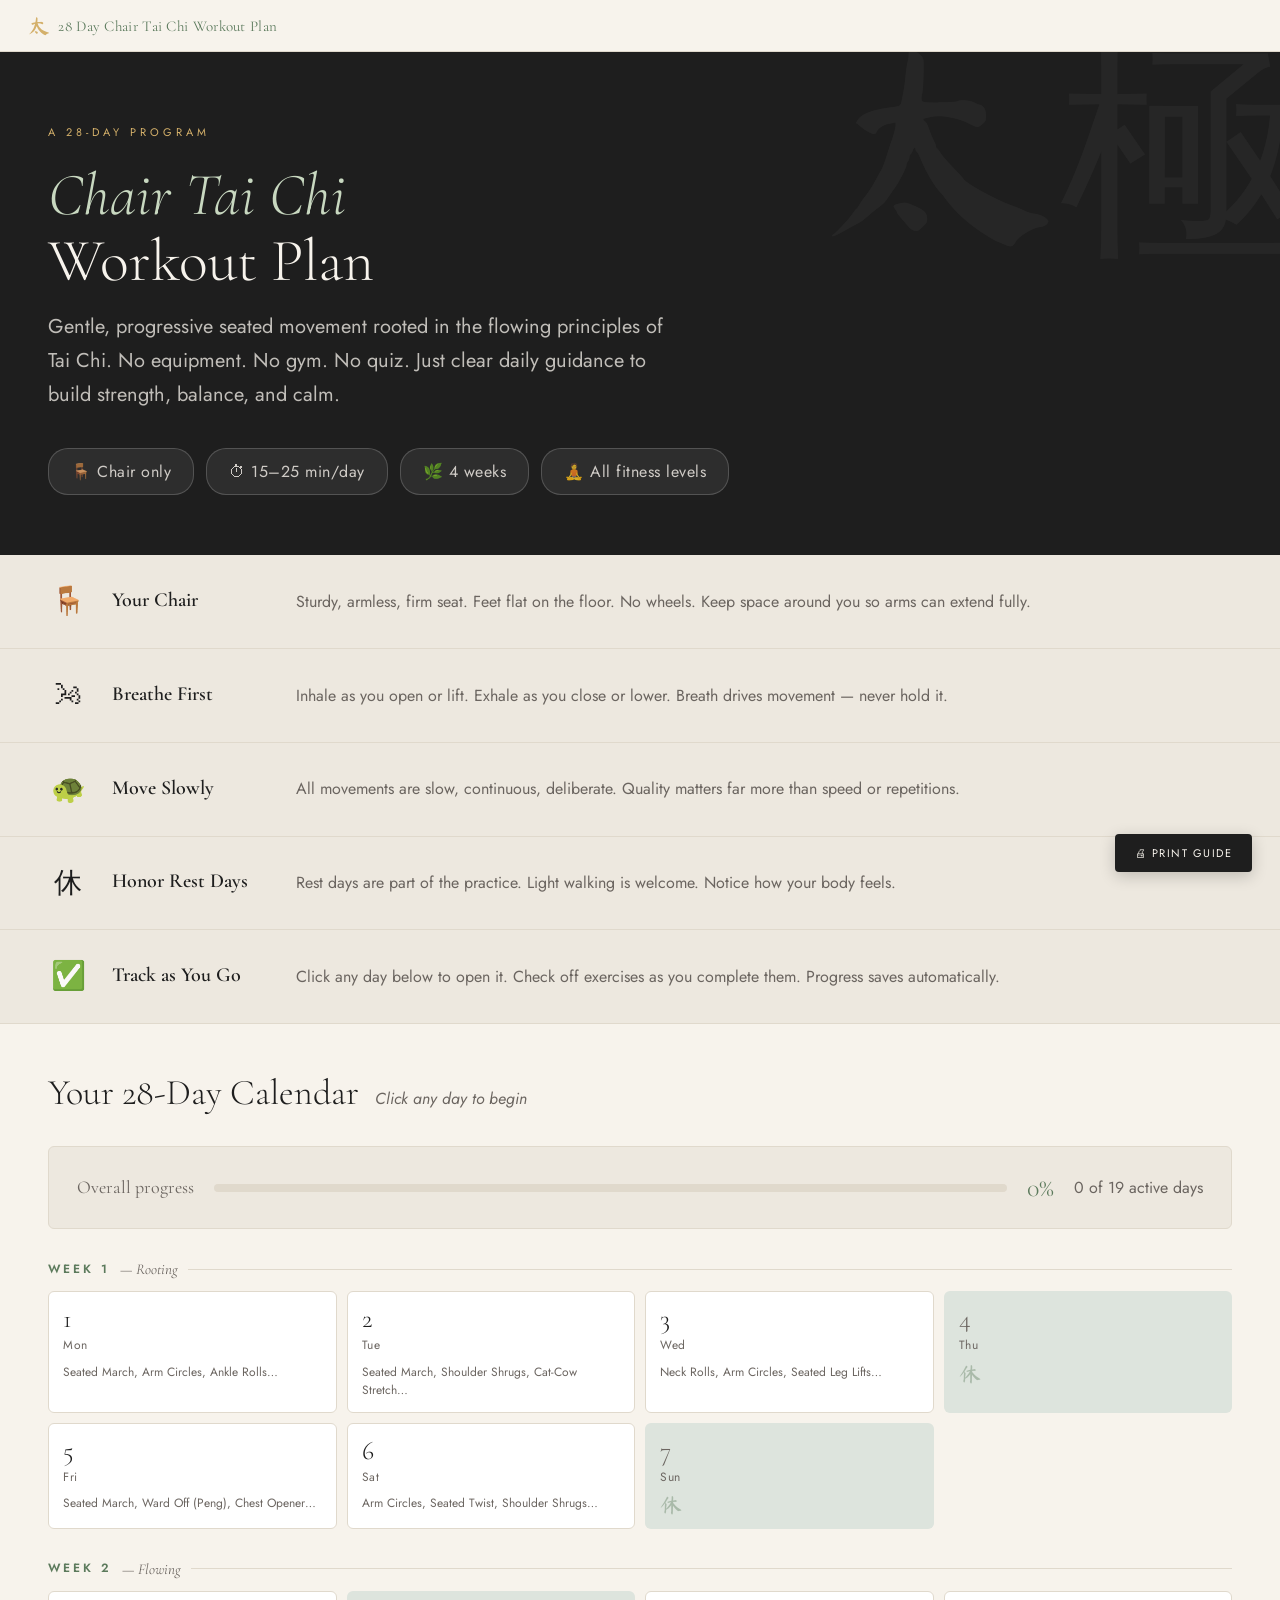
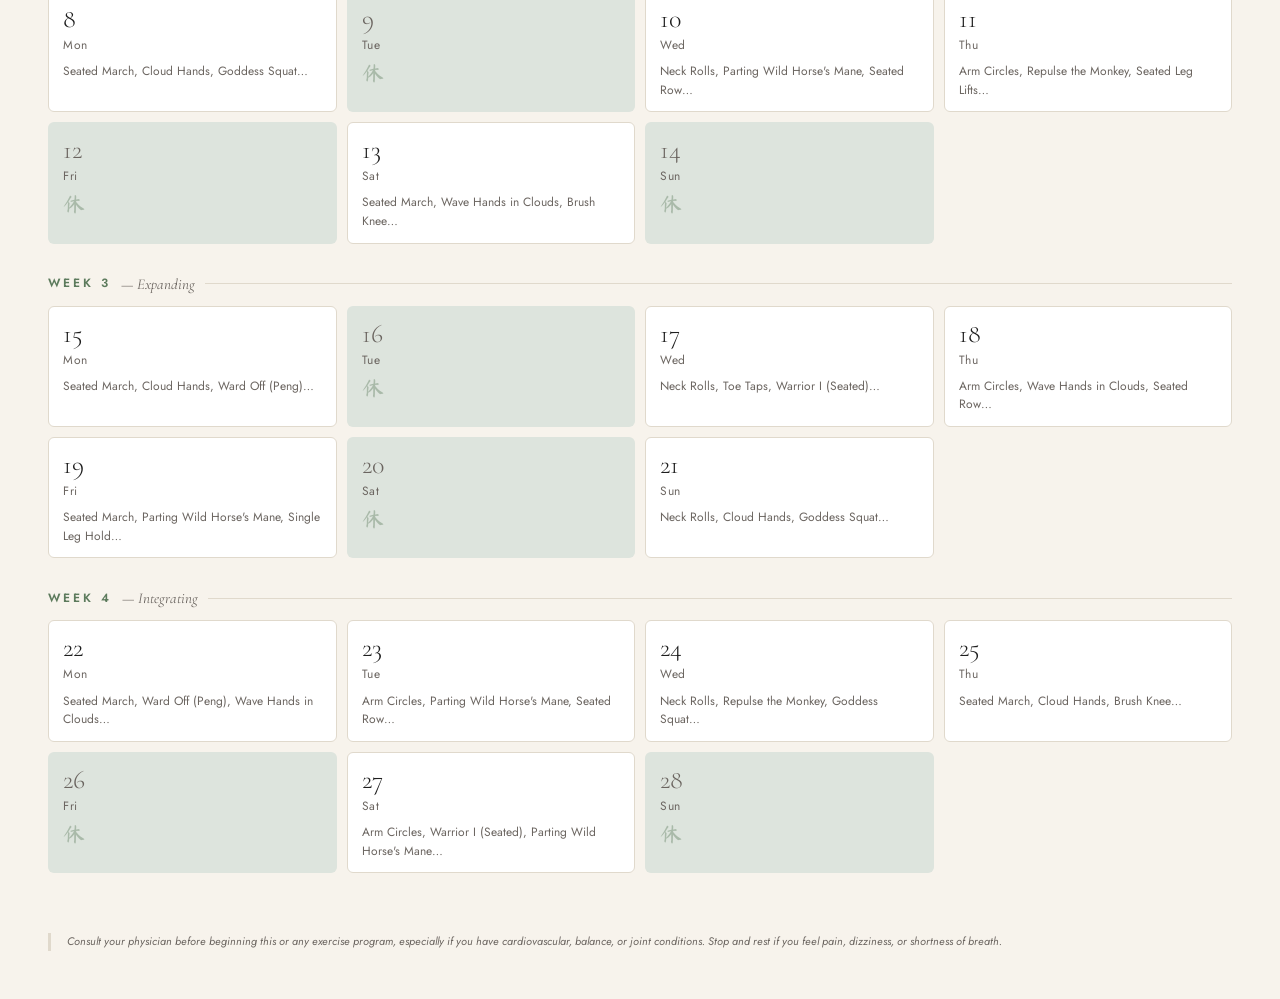
==== commit e2d6fc3b: "Add files via upload" ====
--- a/28dayplan.html
+++ b/28dayplan.html
@@ -3,697 +3,1406 @@
 <head>
 <meta charset="UTF-8">
 <meta name="viewport" content="width=device-width, initial-scale=1.0">
-<title>28-Day Chair Tai Chi — Daily Workout</title>
-<link href="https://fonts.googleapis.com/css2?family=Noto+Serif+Display:ital,wght@0,300;0,600;1,300&family=Noto+Sans:wght@300;400;600;700&family=Ma+Shan+Zheng&display=swap" rel="stylesheet">
+<title>28 Day Chair Tai Chi Workout Plan</title>
+<link href="https://fonts.googleapis.com/css2?family=Cormorant+Garamond:ital,wght@0,300;0,400;0,600;1,300;1,400&family=Jost:wght@300;400;500;600&family=Ma+Shan+Zheng&display=swap" rel="stylesheet">
 <style>
-/* ── RESET & BASE ── */
-*, *::before, *::after { box-sizing: border-box; margin: 0; padding: 0; }
-
-:root {
-  --ink:        #1a1a2e;
-  --stone:      #5a5a6a;
-  --sage:       #5a7a5a;
-  --sage-bg:    #e8f0e8;
-  --rice:       #f5f0e8;
-  --warm-white: #faf8f3;
-  --gold:       #b8922a;
-  --gold-light: #f0dfa0;
-  --terracotta: #a05040;
-  --mist:       #dde4e8;
-  --rest-bg:    #eef2f5;
-}
-
-html { scroll-behavior: smooth; }
-
-body {
-  font-family: 'Noto Sans', sans-serif;
-  background: #2a2a3a;
-  color: var(--ink);
-}
-
-/* ── NAV BAR ── */
-#navbar {
-  position: fixed;
-  top: 0; left: 0; right: 0;
-  z-index: 200;
-  background: var(--ink);
-  color: #fff;
+/* ══ RESET ══ */
+*,*::before,*::after{box-sizing:border-box;margin:0;padding:0;}
+html{scroll-behavior:smooth;}
+
+/* ══ TOKENS ══ */
+:root{
+  --cream:    #f7f3ec;
+  --warm:     #ede8df;
+  --parchment:#e0d9cc;
+  --ink:      #1e1e1e;
+  --stone:    #6b6560;
+  --sage:     #5c7a5c;
+  --sage-lt:  #c8d8c0;
+  --sage-bg:  #eef4ee;
+  --gold:     #a07830;
+  --gold-lt:  #d4b06a;
+  --terra:    #8a4a38;
+  --rest:     #dde4dd;
+  --serif:    'Cormorant Garamond', Georgia, serif;
+  --sans:     'Jost', sans-serif;
+  --brush:    'Ma Shan Zheng', cursive;
+}
+
+body{
+  font-family:var(--sans);
+  background:var(--cream);
+  color:var(--ink);
+  font-size:15px;
+  line-height:1.6;
+}
+
+/* ══ GLOBAL HEADER ══ */
+#global-header{
+  position:fixed;top:0;left:0;right:0;z-index:300;
+  background:rgba(247,243,236,0.95);
+  backdrop-filter:blur(8px);
+  border-bottom:1px solid var(--parchment);
+  display:flex;align-items:center;
+  padding:0 28px;
+  height:52px;
+}
+#home-link{
+  font-family:var(--serif);
+  font-size:15px;
+  font-weight:400;
+  color:var(--sage);
+  text-decoration:none;
+  letter-spacing:0.3px;
+  cursor:pointer;
+  display:flex;align-items:center;gap:8px;
+  transition:color 0.2s;
+  flex:1;
+}
+#home-link:hover{color:var(--gold);}
+#home-link .logo-kanji{
+  font-family:var(--brush);
+  font-size:22px;
+  color:var(--gold-lt);
+  line-height:1;
+}
+#header-day-nav{
+  display:none;
+  align-items:center;
+  gap:10px;
+}
+#header-day-nav.visible{display:flex;}
+.hd-btn{
+  background:none;
+  border:1px solid var(--parchment);
+  color:var(--stone);
+  padding:5px 14px;
+  border-radius:3px;
+  cursor:pointer;
+  font-family:var(--sans);
+  font-size:12px;
+  letter-spacing:1px;
+  transition:all 0.15s;
+}
+.hd-btn:hover{border-color:var(--sage);color:var(--sage);}
+.hd-btn:disabled{opacity:0.3;cursor:default;}
+#hd-label{
+  font-family:var(--serif);
+  font-style:italic;
+  font-size:14px;
+  color:var(--stone);
+  min-width:120px;
+  text-align:center;
+}
+
+/* ══ VIEWS ══ */
+.view{display:none;}
+.view.active{display:block;}
+
+/* ══════════════════════════════════
+   LANDING VIEW
+══════════════════════════════════ */
+#view-home{padding-top:52px;}
+
+/* Hero */
+.hero{
+  background:var(--ink);
+  color:var(--cream);
+  padding:72px 48px 60px;
+  position:relative;
+  overflow:hidden;
+}
+.hero::before{
+  content:'太極';
+  font-family:var(--brush);
+  font-size:240px;
+  position:absolute;
+  right:-20px;top:-30px;
+  color:rgba(255,255,255,0.04);
+  line-height:1;
+  pointer-events:none;
+}
+.hero-eyebrow{
+  font-family:var(--sans);
+  font-size:11px;
+  letter-spacing:4px;
+  text-transform:uppercase;
+  color:var(--gold-lt);
+  margin-bottom:20px;
+}
+.hero h1{
+  font-family:var(--serif);
+  font-weight:300;
+  font-size:clamp(36px,5vw,60px);
+  line-height:1.1;
+  margin-bottom:16px;
+}
+.hero h1 em{font-style:italic;color:var(--sage-lt);}
+.hero-sub{
+  font-size:20px;
+  color:rgba(247,243,236,0.75);
+  max-width:640px;
+  line-height:1.7;
+  margin-bottom:36px;
+}
+.hero-pills{
+  display:flex;flex-wrap:wrap;gap:12px;
+}
+.pill{
+  background:rgba(255,255,255,0.07);
+  border:1px solid rgba(255,255,255,0.18);
+  border-radius:20px;
+  padding:10px 22px;
+  font-size:16px;
+  letter-spacing:0.5px;
+  color:rgba(247,243,236,0.8);
+}
+
+/* How-to strip */
+.how-strip{
+  display:flex;
+  flex-direction:column;
+  background:var(--warm);
+  border-bottom:1px solid var(--parchment);
+}
+.how-item{
+  padding:24px 48px;
+  border-bottom:1px solid var(--parchment);
+  display:flex;
+  align-items:center;
+  gap:24px;
+}
+.how-item:last-child{border-bottom:none;}
+.how-icon{font-size:28px;flex-shrink:0;width:40px;text-align:center;}
+.how-item h3{
+  font-family:var(--serif);
+  font-weight:600;
+  font-size:20px;
+  margin-bottom:3px;
+  color:var(--ink);
+  min-width:160px;
+}
+.how-item p{font-size:16px;color:var(--stone);line-height:1.6;}
+
+/* Section header */
+.section-head{
+  padding:40px 48px 24px;
+  display:flex;align-items:baseline;gap:16px;
+}
+.section-head h2{
+  font-family:var(--serif);
+  font-weight:300;
+  font-size:36px;
+}
+.section-head .sh-note{
+  font-size:16px;
+  color:var(--stone);
+  font-style:italic;
+}
+
+/* Progress summary bar */
+.progress-summary{
+  margin:0 48px 28px;
+  background:var(--warm);
+  border:1px solid var(--parchment);
+  border-radius:6px;
+  padding:20px 28px;
+  display:flex;align-items:center;gap:20px;
+}
+.ps-track{
+  flex:1;
+  height:8px;
+  background:var(--parchment);
+  border-radius:4px;
+  overflow:hidden;
+}
+.ps-fill{
+  height:100%;
+  background:var(--sage);
+  border-radius:4px;
+  transition:width 0.5s ease;
+}
+.ps-label{
+  font-family:var(--serif);
+  font-size:18px;
+  color:var(--stone);
+  white-space:nowrap;
+}
+.ps-pct{
+  font-family:var(--serif);
+  font-size:26px;
+  font-weight:300;
+  color:var(--sage);
+  white-space:nowrap;
+}
+.ps-days-label{
+  font-size:16px;
+  color:var(--stone);
+  white-space:nowrap;
+}
+
+/* Calendar grid */
+.cal-wrap{padding:0 48px 32px;}
+.week-block{margin-bottom:28px;}
+.week-label{
+  font-family:var(--sans);
+  font-size:12px;
+  letter-spacing:3px;
+  text-transform:uppercase;
+  color:var(--sage);
+  font-weight:600;
+  margin-bottom:10px;
+  display:flex;align-items:center;gap:10px;
+}
+.week-label::after{
+  content:'';flex:1;height:1px;background:var(--parchment);
+}
+.week-theme-name{
+  font-family:var(--serif);
+  font-style:italic;
+  color:var(--stone);
+  font-size:15px;
+  font-weight:400;
+  letter-spacing:0;
+  text-transform:none;
+}
+.days-row{
+  display:grid;
+  grid-template-columns:repeat(4,1fr);
+  gap:10px;
+}
+.cal-day{
+  background:#fff;
+  border:1px solid var(--parchment);
+  border-radius:6px;
+  padding:14px 14px 12px;
+  cursor:pointer;
+  transition:all 0.15s;
+  min-height:100px;
+  position:relative;
+}
+.cal-day:hover{border-color:var(--sage);box-shadow:0 2px 8px rgba(92,122,92,0.15);}
+.cal-day.rest-day{
+  background:var(--rest);
+  border-color:transparent;
+  cursor:default;
+}
+.cal-day.rest-day:hover{box-shadow:none;border-color:transparent;}
+.cal-day.completed{
+  background:var(--sage-bg);
+  border-color:var(--sage-lt);
+}
+.cal-day.today-active{
+  border-color:var(--gold);
+  box-shadow:0 0 0 2px rgba(160,120,48,0.2);
+}
+.cd-num{
+  font-family:var(--serif);
+  font-size:26px;
+  font-weight:300;
+  color:var(--ink);
+  line-height:1;
+  margin-bottom:4px;
+}
+.cal-day.completed .cd-num{color:var(--sage);}
+.cal-day.rest-day .cd-num{color:var(--stone);}
+.cd-name{
+  font-size:12px;
+  color:var(--stone);
+  letter-spacing:0.5px;
+  margin-bottom:7px;
+}
+.cd-exercises{
+  font-size:12px;
+  color:var(--stone);
+  line-height:1.55;
+}
+.cal-day.rest-day .cd-exercises{
+  font-family:var(--brush);
+  font-size:22px;
+  color:rgba(92,122,92,0.4);
+  line-height:1;
+  margin-top:4px;
+}
+.cd-check{
+  position:absolute;top:10px;right:10px;
+  font-size:14px;color:var(--sage);
+  opacity:0;transition:opacity 0.2s;
+}
+.cal-day.completed .cd-check{opacity:1;}
+
+/* Disclaimer */
+.disclaimer{
+  margin:0 48px 48px;
+  font-size:11px;
+  color:var(--stone);
+  border-left:3px solid var(--parchment);
+  padding-left:16px;
+  font-style:italic;
+  line-height:1.6;
+}
+
+/* ══════════════════════════════════
+   DAY VIEW
+══════════════════════════════════ */
+#view-day{padding-top:52px;}
+
+.day-view-inner{
+  max-width:100%;
+  margin:0 auto;
+  padding:40px 48px 60px;
+}
+
+/* Day header */
+.dv-header{
+  display:flex;align-items:flex-start;gap:24px;
+  margin-bottom:32px;
+  padding-bottom:28px;
+  border-bottom:1px solid var(--parchment);
+}
+.dv-num-block{
+  background:var(--sage);
+  color:#fff;
+  border-radius:8px;
+  padding:14px 22px;
+  text-align:center;
+  flex-shrink:0;
+}
+.dv-num-block .dvn-label{
+  font-size:11px;letter-spacing:3px;text-transform:uppercase;opacity:0.7;
+}
+.dv-num-block .dvn-num{
+  font-family:var(--serif);
+  font-size:64px;font-weight:300;line-height:1;
+}
+.dv-meta{flex:1;}
+.dv-week-badge{
+  display:inline-block;
+  font-size:12px;letter-spacing:2.5px;text-transform:uppercase;
+  color:var(--sage);background:var(--sage-bg);
+  border-radius:3px;padding:5px 14px;
+  margin-bottom:8px;font-weight:500;
+}
+.dv-meta h2{
+  font-family:var(--serif);
+  font-weight:300;font-size:42px;
+  color:var(--ink);line-height:1.15;
+}
+.dv-focus{
+  font-size:17px;color:var(--stone);
+  margin-top:6px;font-style:italic;
+}
+.dv-kanji{
+  font-family:var(--brush);
+  font-size:100px;color:var(--parchment);
+  line-height:1;flex-shrink:0;
+}
+
+/* Rest day in day view */
+.dv-rest{
+  text-align:center;
+  padding:80px 40px;
+  background:var(--warm);
+  border-radius:10px;
+  border:1px solid var(--parchment);
+}
+.dv-rest .rest-big{
+  font-family:var(--brush);
+  font-size:120px;color:var(--sage-lt);line-height:1;
+  margin-bottom:20px;
+}
+.dv-rest h3{
+  font-family:var(--serif);
+  font-weight:300;font-size:36px;
+  color:var(--stone);margin-bottom:16px;
+}
+.dv-rest p{
+  max-width:520px;margin:0 auto;
+  font-size:18px;color:var(--stone);line-height:1.7;
+}
+
+/* Exercise rows */
+.ex-list{display:flex;flex-direction:column;gap:10px;}
+
+.ex-row{
+  display:flex;align-items:center;gap:20px;
+  background:#fff;
+  border:1px solid var(--parchment);
+  border-radius:8px;
+  padding:20px 24px;
+  cursor:pointer;
+  transition:all 0.15s;
+}
+.ex-row:hover{border-color:var(--sage-lt);background:var(--sage-bg);}
+.ex-row.done{
+  background:var(--sage-bg);
+  border-color:var(--sage-lt);
+}
+.ex-circle{
+  width:34px;height:34px;
+  border-radius:50%;
+  border:2px solid var(--parchment);
+  flex-shrink:0;
+  display:flex;align-items:center;justify-content:center;
+  font-size:16px;color:transparent;
+  transition:all 0.15s;
+}
+.ex-row.done .ex-circle{
+  background:var(--sage);
+  border-color:var(--sage);
+  color:#fff;
+}
+.ex-body{flex:1;}
+.ex-name{
+  font-family:var(--serif);
+  font-size:28px;font-weight:400;
+  color:var(--ink);line-height:1.2;
+}
+.ex-row.done .ex-name{
+  text-decoration:line-through;
+  color:var(--stone);
+}
+.ex-hint{
+  font-size:15px;color:var(--stone);
+  margin-top:4px;line-height:1.55;
+}
+.ex-row.done .ex-hint{opacity:0.5;}
+.ex-dur{
+  font-family:var(--serif);
+  font-size:26px;font-weight:300;
+  color:var(--gold);
+  flex-shrink:0;min-width:90px;text-align:right;
+}
+.ex-row.done .ex-dur{color:var(--parchment);}
+.ex-tag{
+  font-size:10px;letter-spacing:1.5px;text-transform:uppercase;
+  color:var(--sage);background:var(--sage-bg);
+  border-radius:2px;padding:3px 8px;
+  flex-shrink:0;
+}
+.ex-row.done .ex-tag{opacity:0.4;}
+
+/* Done banner */
+.done-banner{
+  margin-top:20px;
+  padding:20px 24px;
+  background:var(--sage-bg);
+  border:1px solid var(--sage-lt);
+  border-radius:8px;
+  display:flex;align-items:center;gap:14px;
+  opacity:0;pointer-events:none;
+  transition:opacity 0.3s;
+}
+.done-banner.visible{opacity:1;pointer-events:auto;}
+.db-text{
+  flex:1;
+  font-family:var(--serif);
+  font-style:italic;
+  font-size:20px;
+  color:var(--sage);
+}
+.db-next{
+  background:var(--sage);color:#fff;
+  border:none;border-radius:4px;
+  padding:12px 28px;
+  cursor:pointer;
+  font-family:var(--sans);
+  font-size:13px;letter-spacing:1.5px;text-transform:uppercase;
+  transition:background 0.15s;
+}
+.db-next:hover{background:#4a6a4a;}
+
+/* ══ PRINT STYLES ══ */
+@media print{
+  #global-header,#view-home,#view-day,#print-fab{display:none!important;}
+  #print-doc{display:block!important;}
+  @page { margin: 0.5in; }
+  @page :first { margin: 0.5in; }
+}
+#print-doc{display:none;}
+
+/* ── Base print page ── */
+.pd-page{
+  page-break-after: always;
+  font-family: var(--sans);
+  color: #111;
+  padding: 0;
+  position: relative;
+}
+.pd-page:last-child{ page-break-after: auto; }
+
+/* ── Compact overrides so all 4 sections fit ── */
+/* These values are tuned for Letter at 0.5in margins = 7.5×10in usable */
+.pd-page-header   { margin-bottom: 18px !important; padding-bottom: 8px !important; }
+.pd-cover-title   { font-size: 36px !important; margin-bottom: 4px !important; }
+.pd-cover-sub     { font-size: 13px !important; margin-bottom: 18px !important; }
+.pd-rule          { margin-bottom: 18px !important; }
+.pd-intro-grid    { gap: 12px !important; margin-bottom: 18px !important; }
+.pd-intro-item    { padding: 12px 14px !important; }
+.pd-intro-item h3 { font-size: 15px !important; margin-bottom: 4px !important; }
+.pd-intro-item p  { font-size: 12px !important; line-height: 1.6 !important; }
+.pd-weeks-overview{ gap: 8px !important; margin-bottom: 16px !important; }
+.pd-week-pill     { padding: 9px 10px !important; }
+.pwp-num          { font-size: 22px !important; }
+.pwp-theme        { font-size: 12px !important; }
+.pwp-time         { font-size: 10px !important; }
+
+.pd-section-title { font-size: 28px !important; margin-bottom: 2px !important; }
+.pd-section-sub   { font-size: 12px !important; margin-bottom: 14px !important; }
+.pd-sched-title   { font-size: 28px !important; margin-bottom: 2px !important; }
+.pd-sched-sub     { font-size: 12px !important; margin-bottom: 14px !important; }
+
+.pd-ex-grid { gap: 9px !important; }
+.pd-ex      { padding: 9px 12px !important; }
+.pd-ex-name { font-size: 15px !important; margin-bottom: 1px !important; }
+.pd-ex-cat  { font-size: 9px !important; margin-bottom: 3px !important; }
+.pd-ex-desc { font-size: 11.5px !important; line-height: 1.55 !important; }
+
+.pd-sched-table th{ padding: 6px 5px !important; font-size: 8.5px !important; }
+.th-week          { width: 74px !important; }
+.td-week          { padding: 8px 7px !important; min-height: 0 !important; }
+.td-inner         { padding: 5px 6px !important; min-height: 0 !important; }
+.td-daynum        { font-size: 13px !important; margin-bottom: 2px !important; }
+.td-exlist        { font-size: 8.5px !important; line-height: 1.42 !important; }
+.tdw-num          { font-size: 17px !important; }
+.tdw-theme        { font-size: 10px !important; }
+.tdw-time         { font-size: 9px !important; }
+.td-rest-kanji    { font-size: 18px !important; }
+
+/* ── Page header strip (every page) ── */
+.pd-page-header{
   display: flex;
   align-items: center;
+  justify-content: space-between;
+  border-bottom: 1.5px solid #111;
+  padding-bottom: 10px;
+  margin-bottom: 28px;
+}
+.pd-page-header .ph-logo{
+  font-family: var(--brush);
+  font-size: 20px;
+  color: #bbb;
+  line-height: 1;
+}
+.pd-page-header .ph-title{
+  font-family: var(--serif);
+  font-size: 13px;
+  color: #111;
+  letter-spacing: 1px;
+  font-weight: 400;
+}
+.pd-page-header .ph-page{
+  font-size: 11px;
+  color: #888;
+  letter-spacing: 1px;
+}
+
+/* ══ PAGE 1: OVERVIEW ══ */
+.pd-cover-title{
+  font-family: var(--serif);
+  font-weight: 300;
+  font-size: 44px;
+  line-height: 1.1;
+  color: #111;
+  margin-bottom: 6px;
+}
+.pd-cover-title em{ font-style: italic; color: #333; }
+.pd-cover-sub{
+  font-size: 16px;
+  color: #555;
+  margin-bottom: 28px;
+  font-style: italic;
+  font-family: var(--serif);
+}
+.pd-rule{ width: 48px; height: 1.5px; background: #111; margin-bottom: 28px; }
+
+.pd-intro-grid{
+  display: grid;
+  grid-template-columns: 1fr 1fr;
+  gap: 18px;
+  margin-bottom: 28px;
+}
+.pd-intro-item{
+  background: #fff;
+  border-left: 2px solid #111;
+  padding: 14px 16px;
+}
+.pd-intro-item h3{
+  font-family: var(--serif);
+  font-size: 17px;
+  font-weight: 600;
+  margin-bottom: 5px;
+  color: #111;
+}
+.pd-intro-item p{
+  font-size: 13px;
+  color: #333;
+  line-height: 1.65;
+}
+
+.pd-weeks-overview{
+  display: grid;
+  grid-template-columns: repeat(4,1fr);
   gap: 12px;
-  padding: 10px 20px;
-  box-shadow: 0 2px 12px rgba(0,0,0,0.4);
-}
-
-#navbar .nav-title {
-  font-family: 'Noto Serif Display', serif;
-  font-style: italic;
-  font-size: 15px;
-  color: rgba(255,255,255,0.7);
-  flex: 1;
-}
-
-#navbar .nav-day-label {
-  font-size: 12px;
+  margin-bottom: 24px;
+}
+.pd-week-pill{
+  background: #fff;
+  border: 1px solid #aaa;
+  border-radius: 4px;
+  padding: 12px 14px;
+  text-align: center;
+}
+.pd-week-pill .pwp-num{
+  font-family: var(--serif);
+  font-size: 28px;
+  font-weight: 300;
+  color: #111;
+  line-height: 1;
+}
+.pd-week-pill .pwp-label{
+  font-size: 10px;
   letter-spacing: 2px;
   text-transform: uppercase;
-  color: var(--gold-light);
+  color: #888;
+  margin: 3px 0;
+}
+.pd-week-pill .pwp-theme{
+  font-family: var(--serif);
+  font-style: italic;
+  font-size: 14px;
+  color: #333;
+}
+.pd-week-pill .pwp-time{
+  font-size: 11px;
+  color: #888;
+  margin-top: 2px;
+}
+
+.pd-disclaimer{
+  font-size: 11px;
+  color: #888;
+  border-top: 1px solid #ccc;
+  padding-top: 12px;
+  font-style: italic;
+  line-height: 1.6;
+}
+
+/* ══ PAGES 2–3: MOVEMENTS ══ */
+.pd-section-title{
+  font-family: var(--serif);
+  font-weight: 300;
+  font-size: 34px;
+  color: #111;
+  margin-bottom: 4px;
+}
+.pd-section-sub{
+  font-size: 13px;
+  color: #666;
+  font-style: italic;
+  margin-bottom: 20px;
+}
+
+.pd-ex-grid{
+  display: grid;
+  grid-template-columns: 1fr 1fr;
+  gap: 12px;
+}
+.pd-ex{
+  border: 1px solid #ccc;
+  border-radius: 3px;
+  padding: 12px 14px;
+  break-inside: avoid;
+  background: #fff;
+}
+.pd-ex-name{
+  font-family: var(--serif);
+  font-size: 17px;
   font-weight: 600;
-}
-
-.nav-btn {
-  background: rgba(255,255,255,0.12);
-  border: 1px solid rgba(255,255,255,0.2);
-  color: #fff;
-  padding: 6px 16px;
-  border-radius: 3px;
-  cursor: pointer;
-  font-family: 'Noto Sans', sans-serif;
+  color: #111;
+  margin-bottom: 2px;
+}
+.pd-ex-cat{
+  font-size: 9px;
+  letter-spacing: 2px;
+  text-transform: uppercase;
+  color: #555;
+  margin-bottom: 5px;
+  font-weight: 600;
+}
+.pd-ex-desc{
+  font-size: 12px;
+  color: #444;
+  line-height: 1.6;
+}
+
+/* ══ PAGE 4: SCHEDULE ══ */
+.pd-sched-title{
+  font-family: var(--serif);
+  font-weight: 300;
+  font-size: 34px;
+  color: #111;
+  margin-bottom: 4px;
+}
+.pd-sched-sub{
   font-size: 13px;
-  letter-spacing: 1px;
-  transition: background 0.15s;
-}
-.nav-btn:hover { background: rgba(255,255,255,0.22); }
-.nav-btn:disabled { opacity: 0.3; cursor: default; }
-
-#day-counter {
-  font-size: 12px;
-  color: rgba(255,255,255,0.5);
-  min-width: 60px;
-  text-align: center;
-}
-
-/* ── PROGRESS BAR ── */
-#progress-bar-wrap {
-  position: fixed;
-  top: 48px; left: 0; right: 0;
-  height: 4px;
-  background: rgba(255,255,255,0.1);
-  z-index: 199;
-}
-#progress-bar {
-  height: 100%;
-  background: var(--gold-light);
-  transition: width 0.4s ease;
-  width: 0%;
-}
-
-/* ── PAGES CONTAINER ── */
-#pages {
-  padding-top: 56px;
-}
-
-/* ── SINGLE DAY PAGE ── */
-.day-page {
-  display: none;
-  min-height: calc(100vh - 56px);
-  padding: 32px 24px 40px;
-  max-width: 780px;
-  margin: 0 auto;
-}
-.day-page.active { display: flex; flex-direction: column; gap: 20px; }
-
-/* ── DAY HEADER ── */
-.day-header {
-  display: flex;
-  align-items: flex-start;
-  gap: 20px;
-  padding-bottom: 20px;
-  border-bottom: 2px solid rgba(255,255,255,0.15);
-}
-
-.day-number-block {
-  background: var(--gold);
-  color: #fff;
-  border-radius: 6px;
-  padding: 10px 18px;
-  text-align: center;
-  min-width: 80px;
-  flex-shrink: 0;
-}
-.day-number-block .dn-label {
-  font-size: 10px;
-  letter-spacing: 3px;
+  color: #666;
+  font-style: italic;
+  margin-bottom: 20px;
+}
+
+.pd-sched-table{
+  width: 100%;
+  border-collapse: collapse;
+}
+.pd-sched-table th{
+  font-family: var(--sans);
+  font-size: 9px;
+  letter-spacing: 2px;
   text-transform: uppercase;
-  opacity: 0.8;
-}
-.day-number-block .dn-num {
-  font-family: 'Noto Serif Display', serif;
-  font-size: 52px;
-  font-weight: 300;
-  line-height: 1;
-}
-
-.day-meta { flex: 1; }
-.day-meta .week-badge {
-  display: inline-block;
-  font-size: 10px;
-  letter-spacing: 3px;
-  text-transform: uppercase;
-  color: var(--sage);
-  background: var(--sage-bg);
-  border-radius: 3px;
-  padding: 3px 10px;
-  margin-bottom: 6px;
+  color: #111;
+  background: #fff;
+  border: 1px solid #aaa;
+  border-bottom: 2px solid #111;
+  padding: 7px 6px;
+  text-align: left;
   font-weight: 600;
 }
-.day-meta h2 {
-  font-family: 'Noto Serif Display', serif;
-  font-weight: 300;
-  font-size: 28px;
-  color: var(--warm-white);
-  line-height: 1.2;
-}
-.day-meta .day-focus {
-  font-size: 13px;
-  color: rgba(255,255,255,0.45);
-  margin-top: 4px;
-  font-style: italic;
-}
-
-.day-kanji {
-  font-family: 'Ma Shan Zheng', cursive;
-  font-size: 64px;
-  color: rgba(255,255,255,0.08);
-  line-height: 1;
-  flex-shrink: 0;
-}
-
-/* ── REST DAY ── */
-.rest-page {
-  flex: 1;
+.pd-sched-table th.th-week{
+  width: 90px;
+}
+.pd-sched-table td{
+  vertical-align: top;
+  padding: 0;
+  border: 1px solid #ccc;
+}
+.pd-sched-table tr:nth-child(even) .td-inner{
+  background: #fff;
+}
+.td-inner{
+  padding: 8px 7px;
+  min-height: 80px;
+  background: #fff;
+}
+.td-week{
+  background: #fff !important;
+  border-right: 2px solid #aaa !important;
+  padding: 10px 8px;
+  min-height: 80px;
   display: flex;
   flex-direction: column;
-  align-items: center;
   justify-content: center;
-  text-align: center;
-  gap: 16px;
-  padding: 40px;
-  background: rgba(255,255,255,0.04);
-  border-radius: 12px;
-  border: 1px solid rgba(255,255,255,0.08);
-}
-.rest-page .rest-kanji {
-  font-family: 'Ma Shan Zheng', cursive;
-  font-size: 120px;
-  color: rgba(255,255,255,0.15);
-  line-height: 1;
-}
-.rest-page h3 {
-  font-family: 'Noto Serif Display', serif;
-  font-size: 32px;
-  font-weight: 300;
-  color: rgba(255,255,255,0.6);
-}
-.rest-page p {
-  max-width: 420px;
-  font-size: 15px;
-  line-height: 1.7;
-  color: rgba(255,255,255,0.35);
-}
-
-/* ── EXERCISE LIST ── */
-.exercises-list {
-  display: flex;
-  flex-direction: column;
-  gap: 10px;
-  flex: 1;
-}
-
-.ex-row {
-  display: flex;
-  align-items: center;
-  gap: 16px;
-  background: rgba(255,255,255,0.06);
-  border: 1px solid rgba(255,255,255,0.1);
-  border-radius: 8px;
-  padding: 16px 20px;
-  cursor: pointer;
-  transition: background 0.15s, border-color 0.15s;
-  position: relative;
-}
-.ex-row:hover { background: rgba(255,255,255,0.1); }
-.ex-row.done {
-  background: rgba(90,122,90,0.25);
-  border-color: rgba(90,122,90,0.5);
-}
-
-.ex-check {
-  width: 28px;
-  height: 28px;
-  border-radius: 50%;
-  border: 2px solid rgba(255,255,255,0.3);
-  flex-shrink: 0;
-  display: flex;
-  align-items: center;
-  justify-content: center;
-  font-size: 16px;
-  transition: all 0.15s;
-  color: transparent;
-}
-.ex-row.done .ex-check {
-  border-color: var(--sage);
-  background: var(--sage);
-  color: #fff;
-}
-
-.ex-body { flex: 1; }
-
-.ex-name {
-  font-family: 'Noto Serif Display', serif;
+}
+.tdw-num{
+  font-family: var(--serif);
   font-size: 22px;
   font-weight: 600;
-  color: var(--warm-white);
-  line-height: 1.2;
-}
-.ex-row.done .ex-name {
-  text-decoration: line-through;
-  opacity: 0.5;
-}
-
-.ex-desc {
-  font-size: 13px;
-  color: rgba(255,255,255,0.45);
+  color: #111;
+  line-height: 1;
+}
+.tdw-theme{
+  font-family: var(--serif);
+  font-style: italic;
+  font-size: 12px;
+  color: #333;
+  margin-top: 2px;
+}
+.tdw-time{
+  font-size: 9px;
+  color: #888;
   margin-top: 3px;
-  line-height: 1.5;
-}
-
-.ex-duration {
-  font-family: 'Noto Serif Display', serif;
+  letter-spacing: 0.5px;
+}
+.td-daynum{
+  font-family: var(--serif);
+  font-size: 16px;
+  font-weight: 600;
+  color: #111;
+  line-height: 1;
+  margin-bottom: 4px;
+}
+.td-exlist{
+  font-size: 9.5px;
+  color: #333;
+  line-height: 1.55;
+}
+.td-rest{
+  background: #fff !important;
+}
+.td-rest .td-daynum{ color: #888; }
+.td-rest-kanji{
+  font-family: var(--brush);
   font-size: 22px;
-  font-weight: 300;
-  color: var(--gold-light);
-  flex-shrink: 0;
-  text-align: right;
-  min-width: 70px;
-}
-.ex-row.done .ex-duration { opacity: 0.3; }
-
-.ex-badge {
-  position: absolute;
-  top: 8px; right: 8px;
-  font-size: 9px;
-  letter-spacing: 1.5px;
-  text-transform: uppercase;
-  color: var(--sage);
-  background: var(--sage-bg);
-  border-radius: 2px;
-  padding: 2px 6px;
-  font-weight: 600;
-}
-
-/* ── COMPLETION BANNER ── */
-.completion-bar {
-  display: flex;
-  align-items: center;
-  gap: 12px;
-  background: rgba(90,122,90,0.2);
-  border: 1px solid rgba(90,122,90,0.4);
-  border-radius: 8px;
-  padding: 14px 20px;
-  opacity: 0;
-  transition: opacity 0.4s;
-}
-.completion-bar.visible { opacity: 1; }
-.completion-bar .cb-icon { font-size: 24px; }
-.completion-bar .cb-text {
-  flex: 1;
-  font-family: 'Noto Serif Display', serif;
-  font-style: italic;
-  font-size: 16px;
-  color: var(--sage-bg);
-}
-.completion-bar .cb-next {
-  background: var(--sage);
-  color: #fff;
-  border: none;
-  padding: 8px 20px;
-  border-radius: 4px;
-  cursor: pointer;
-  font-family: 'Noto Sans', sans-serif;
-  font-size: 12px;
-  letter-spacing: 1.5px;
-  text-transform: uppercase;
-  transition: background 0.15s;
-}
-.completion-bar .cb-next:hover { background: #4a6a4a; }
-
-/* ── WEEK DOTS STRIP ── */
-.week-strip {
-  display: flex;
-  gap: 6px;
-  flex-wrap: wrap;
-  justify-content: center;
-  padding: 12px 0 0;
-}
-.w-dot {
-  width: 10px; height: 10px;
-  border-radius: 50%;
-  background: rgba(255,255,255,0.12);
-  cursor: pointer;
-  transition: background 0.15s, transform 0.15s;
-  position: relative;
-}
-.w-dot:hover { transform: scale(1.4); }
-.w-dot.current { background: var(--gold-light); transform: scale(1.3); }
-.w-dot.completed { background: var(--sage); }
-.w-dot.rest-dot { background: rgba(255,255,255,0.06); border: 1px solid rgba(255,255,255,0.15); }
-
-/* ── PRINT BUTTON ── */
-#print-btn {
-  position: fixed;
-  bottom: 24px;
-  right: 24px;
-  background: rgba(255,255,255,0.1);
-  color: rgba(255,255,255,0.6);
-  border: 1px solid rgba(255,255,255,0.2);
-  padding: 10px 18px;
-  border-radius: 4px;
-  cursor: pointer;
-  font-size: 12px;
-  letter-spacing: 1.5px;
-  text-transform: uppercase;
-  transition: all 0.2s;
-  z-index: 100;
-}
-#print-btn:hover { background: rgba(255,255,255,0.18); color: #fff; }
-
-/* ── PRINT STYLES ── */
-@media print {
-  body { background: #fff; }
-  #navbar, #progress-bar-wrap, #print-btn, .week-strip, .completion-bar, #day-nav-bottom { display: none !important; }
-  #pages { padding-top: 0; }
-  .day-page { display: flex !important; min-height: 100vh; page-break-after: always; background: #fff; padding: 32px; }
-  .day-header { border-color: #ccc; }
-  .day-number-block { background: #333; }
-  .day-meta h2 { color: #111; }
-  .day-meta .day-focus { color: #666; }
-  .day-kanji { color: #eee; }
-  .ex-row { background: #f9f9f9; border-color: #ddd; break-inside: avoid; }
-  .ex-row.done { background: #f0f5f0; }
-  .ex-name { color: #111; font-size: 20px; }
-  .ex-desc { color: #666; }
-  .ex-duration { color: #555; }
-  .rest-page { background: #f5f5f5; border-color: #ddd; }
-  .rest-page h3 { color: #555; }
-  .rest-page p { color: #888; }
-  .rest-page .rest-kanji { color: #ddd; }
-  .week-badge { background: #eee; color: #555; }
-}
+  color: #bbb;
+  line-height: 1;
+  margin-top: 2px;
+}
+
+/* Print FAB */
+#print-fab{
+  position:fixed;bottom:28px;right:28px;z-index:200;
+  background:var(--ink);color:var(--cream);
+  border:none;border-radius:4px;
+  padding:11px 20px;
+  font-family:var(--sans);font-size:11px;
+  letter-spacing:1.5px;text-transform:uppercase;
+  cursor:pointer;
+  box-shadow:0 4px 16px rgba(0,0,0,0.2);
+  transition:background 0.2s;
+}
+#print-fab:hover{background:var(--sage);}
 </style>
 </head>
 <body>
 
-<!-- NAV BAR -->
-<div id="navbar">
-  <button class="nav-btn" id="btn-prev" onclick="goDay(-1)" disabled>← Prev</button>
-  <span id="day-counter">Day 1 / 28</span>
-  <button class="nav-btn" id="btn-next" onclick="goDay(1)">Next →</button>
-  <span class="nav-day-label" id="nav-day-name"></span>
-  <span class="nav-title">Chair Tai Chi · 28-Day Plan</span>
+<!-- ══ GLOBAL HEADER ══ -->
+<header id="global-header">
+  <a id="home-link" onclick="showHome()">
+    <span class="logo-kanji">太</span>
+    28 Day Chair Tai Chi Workout Plan
+  </a>
+  <div id="header-day-nav">
+    <button class="hd-btn" id="hd-prev" onclick="goDay(-1)" disabled>← Prev</button>
+    <span id="hd-label"></span>
+    <button class="hd-btn" id="hd-next" onclick="goDay(1)">Next →</button>
+  </div>
+</header>
+
+<!-- ══════════════════════════
+     LANDING VIEW
+══════════════════════════ -->
+<div id="view-home" class="view active">
+
+  <!-- Hero -->
+  <div class="hero">
+    <div class="hero-eyebrow">A 28-Day Program</div>
+    <h1><em>Chair Tai Chi</em><br>Workout Plan</h1>
+    <p class="hero-sub">Gentle, progressive seated movement rooted in the flowing principles of Tai Chi. No equipment. No gym. No quiz. Just clear daily guidance to build strength, balance, and calm.</p>
+    <div class="hero-pills">
+      <span class="pill">🪑 Chair only</span>
+      <span class="pill">⏱ 15–25 min/day</span>
+      <span class="pill">🌿 4 weeks</span>
+      <span class="pill">🧘 All fitness levels</span>
+    </div>
+  </div>
+
+  <!-- How-to strip -->
+  <div class="how-strip">
+    <div class="how-item">
+      <div class="how-icon">🪑</div>
+      <h3>Your Chair</h3>
+      <p>Sturdy, armless, firm seat. Feet flat on the floor. No wheels. Keep space around you so arms can extend fully.</p>
+    </div>
+    <div class="how-item">
+      <div class="how-icon">🌬</div>
+      <h3>Breathe First</h3>
+      <p>Inhale as you open or lift. Exhale as you close or lower. Breath drives movement — never hold it.</p>
+    </div>
+    <div class="how-item">
+      <div class="how-icon">🐢</div>
+      <h3>Move Slowly</h3>
+      <p>All movements are slow, continuous, deliberate. Quality matters far more than speed or repetitions.</p>
+    </div>
+    <div class="how-item">
+      <div class="how-icon">休</div>
+      <h3>Honor Rest Days</h3>
+      <p>Rest days are part of the practice. Light walking is welcome. Notice how your body feels.</p>
+    </div>
+    <div class="how-item">
+      <div class="how-icon">✅</div>
+      <h3>Track as You Go</h3>
+      <p>Click any day below to open it. Check off exercises as you complete them. Progress saves automatically.</p>
+    </div>
+  </div>
+
+  <!-- Progress summary -->
+  <div class="section-head">
+    <h2>Your 28-Day Calendar</h2>
+    <span class="sh-note">Click any day to begin</span>
+  </div>
+
+  <div class="progress-summary">
+    <span class="ps-label">Overall progress</span>
+    <div class="ps-track"><div class="ps-fill" id="ps-fill" style="width:0%"></div></div>
+    <span class="ps-pct" id="ps-pct">0%</span>
+    <span class="ps-days-label" id="ps-days-done">0 of 20 active days</span>
+  </div>
+
+  <!-- Calendar -->
+  <div class="cal-wrap" id="calendar"></div>
+
+  <p class="disclaimer">Consult your physician before beginning this or any exercise program, especially if you have cardiovascular, balance, or joint conditions. Stop and rest if you feel pain, dizziness, or shortness of breath.</p>
+
+</div><!-- /view-home -->
+
+<!-- ══════════════════════════
+     DAY VIEW
+══════════════════════════ -->
+<div id="view-day" class="view">
+  <div class="day-view-inner" id="day-view-inner"></div>
 </div>
-<div id="progress-bar-wrap"><div id="progress-bar"></div></div>
-
-<!-- PAGES -->
-<div id="pages"></div>
-
-<!-- WEEK DOTS -->
-<div class="week-strip" id="week-strip"></div>
-
-<!-- PRINT BUTTON -->
-<button id="print-btn" onclick="window.print()">🖨 Print All</button>
+
+<!-- ══════════════════════════
+     PRINT DOCUMENT (hidden on screen)
+══════════════════════════ -->
+<div id="print-doc">
+
+  <!-- PAGE 1: OVERVIEW -->
+  <div class="pd-page" style="padding:0.5in">
+    <div class="pd-page-header">
+      <span class="ph-logo">太極</span>
+      <span class="ph-title">28 Day Chair Tai Chi Workout Plan</span>
+      <span class="ph-page">Companion Guide · Page 1</span>
+    </div>
+
+    <div class="pd-cover-title"><em>Chair Tai Chi</em><br>Workout Plan</div>
+    <div class="pd-cover-sub">A 28-Day Seated Program — Companion Guide</div>
+    <div class="pd-rule"></div>
+
+    <div class="pd-intro-grid">
+      <div class="pd-intro-item">
+        <h3>🪑 Your Chair</h3>
+        <p>Use a sturdy, armless chair with a firm seat. Feet should rest flat on the floor. Avoid chairs with wheels. Keep open space around you so your arms can extend fully in all directions.</p>
+      </div>
+      <div class="pd-intro-item">
+        <h3>🌬 Breathe First</h3>
+        <p>Inhale as you open, expand, or lift. Exhale as you close, contract, or lower. Breath drives movement in Tai Chi — never hold it. If you feel dizzy, pause and breathe normally.</p>
+      </div>
+      <div class="pd-intro-item">
+        <h3>🐢 Move Slowly</h3>
+        <p>All movements should be slow, continuous, and deliberate. There is no hurrying. Quality of movement matters far more than speed or the number of repetitions completed.</p>
+      </div>
+      <div class="pd-intro-item">
+        <h3>休 Honor Rest Days</h3>
+        <p>Rest days are not gaps in the program — they are part of it. Use them to notice how your body feels. Light walking is welcome. Stillness and integration are the point.</p>
+      </div>
+      <div class="pd-intro-item">
+        <h3>⏱ How Long</h3>
+        <p>Week 1–2 sessions run approximately 15 minutes. Week 3–4 sessions run 20–25 minutes. Start your timer only after you are seated, settled, and composed.</p>
+      </div>
+      <div class="pd-intro-item">
+        <h3>⚠ Safety First</h3>
+        <p>Consult your physician before beginning this or any exercise program. Stop and rest immediately if you feel pain, dizziness, or shortness of breath. Every exercise can be modified.</p>
+      </div>
+    </div>
+
+    <div class="pd-weeks-overview">
+      <div class="pd-week-pill">
+        <div class="pwp-num">1</div>
+        <div class="pwp-label">Week One</div>
+        <div class="pwp-theme">Rooting</div>
+        <div class="pwp-time">~15 min/day</div>
+      </div>
+      <div class="pd-week-pill">
+        <div class="pwp-num">2</div>
+        <div class="pwp-label">Week Two</div>
+        <div class="pwp-theme">Flowing</div>
+        <div class="pwp-time">~15 min/day</div>
+      </div>
+      <div class="pd-week-pill">
+        <div class="pwp-num">3</div>
+        <div class="pwp-label">Week Three</div>
+        <div class="pwp-theme">Expanding</div>
+        <div class="pwp-time">~22 min/day</div>
+      </div>
+      <div class="pd-week-pill">
+        <div class="pwp-num">4</div>
+        <div class="pwp-label">Week Four</div>
+        <div class="pwp-theme">Integrating</div>
+        <div class="pwp-time">~25 min/day</div>
+      </div>
+    </div>
+
+    <div class="pd-disclaimer">
+      This guide is for informational purposes only and is not a substitute for professional medical advice, diagnosis, or treatment. Individual results vary. Movements are adapted from traditional Tai Chi principles for seated practice.
+    </div>
+  </div>
+
+  <!-- PAGE 2: MOVEMENTS PART ONE -->
+  <div class="pd-page" style="padding:0.5in">
+    <div class="pd-page-header">
+      <span class="ph-logo">太極</span>
+      <span class="ph-title">28 Day Chair Tai Chi Workout Plan</span>
+      <span class="ph-page">The Movements · Page 2 of 4</span>
+    </div>
+    <div class="pd-section-title">The Movements</div>
+    <p class="pd-section-sub">Part One — Warm-Up, Tai Chi Forms &amp; Strength exercises. All performed seated.</p>
+    <div class="pd-ex-grid" id="print-glossary-a" style="grid-template-columns:1fr 1fr 1fr"></div>
+  </div>
+
+  <!-- PAGE 3: MOVEMENTS PART TWO -->
+  <div class="pd-page" style="padding:0.5in">
+    <div class="pd-page-header">
+      <span class="ph-logo">太極</span>
+      <span class="ph-title">28 Day Chair Tai Chi Workout Plan</span>
+      <span class="ph-page">The Movements · Page 3 of 4</span>
+    </div>
+    <div class="pd-section-title">The Movements</div>
+    <p class="pd-section-sub">Part Two — Balance, Stretching, Advanced &amp; Closing exercises.</p>
+    <div class="pd-ex-grid" id="print-glossary-b"></div>
+  </div>
+
+  <!-- PAGE 4: FULL SCHEDULE -->
+  <div class="pd-page" style="padding:0.5in">
+    <div class="pd-page-header">
+      <span class="ph-logo">太極</span>
+      <span class="ph-title">28 Day Chair Tai Chi Workout Plan</span>
+      <span class="ph-page">28-Day Schedule · Page 4 of 4</span>
+    </div>
+    <div class="pd-sched-title">28-Day Schedule</div>
+    <p class="pd-sched-sub">All four weeks at a glance. Rest days marked 休. Check each day as you complete it.</p>
+    <table class="pd-sched-table" id="print-schedule-table">
+      <thead>
+        <tr>
+          <th class="th-week">Week</th>
+          <th>Day 1</th><th>Day 2</th><th>Day 3</th><th>Day 4</th>
+          <th>Day 5</th><th>Day 6</th><th>Day 7</th>
+        </tr>
+      </thead>
+      <tbody id="print-schedule-body"></tbody>
+    </table>
+  </div>
+
+</div><!-- /print-doc -->
+
+<!-- Print FAB -->
+<button id="print-fab" onclick="doPrint()">🖨 Print Guide</button>
 
 <script>
-// ── DATA ──────────────────────────────────────────────────────────────
-const EXERCISES = {
-  march:      { name: "Seated March",        badge: "Warm-Up",  desc: "Lift alternating knees slowly, as if walking in place. Keep spine tall, arms swing gently opposite." },
-  neckroll:   { name: "Neck Rolls",           badge: "Warm-Up",  desc: "Drop chin to chest, slowly roll right ear toward right shoulder, back to center, then left. Never roll fully backward." },
-  armcircle:  { name: "Arm Circles",          badge: "Warm-Up",  desc: "Arms at shoulder height — slow circles forward 10×, then backward 10×. Breathe continuously." },
-  ankleroll:  { name: "Ankle Rolls",          badge: "Warm-Up",  desc: "Lift one foot, rotate the ankle 5× clockwise, 5× counter-clockwise. Repeat other side." },
-  cloud:      { name: "Cloud Hands",          badge: "Tai Chi",  desc: "Sweep both hands slowly from left to right as if moving clouds. Torso rotates gently, elbows soft." },
-  wardoff:    { name: "Ward Off (Peng)",      badge: "Tai Chi",  desc: "Hold arms rounded as if embracing a large ball. Push outward with one forearm while the other curves below." },
-  wildmane:   { name: "Parting Wild Horse's Mane", badge: "Tai Chi", desc: "One hand rises to shoulder height (palm down), opposite hand descends to hip (palm up). Alternate sides." },
-  brushknee:  { name: "Brush Knee",           badge: "Tai Chi",  desc: "One hand sweeps low past the opposite knee while the other pushes forward at chest height. Flow continuously." },
-  repulse:    { name: "Repulse the Monkey",   badge: "Tai Chi",  desc: "Draw one hand back to the ear while the opposite reaches forward, palm out. Alternate sides." },
-  waveclouds: { name: "Wave Hands in Clouds", badge: "Tai Chi",  desc: "Like Cloud Hands but with more torso rotation and a gentle figure-8 path. Hands always move in opposition." },
-  leglift:    { name: "Seated Leg Lifts",     badge: "Strength", desc: "Slowly straighten one knee until parallel to floor, hold 3 sec, lower. 10 reps each side." },
-  marchw:     { name: "Seated March (Slow)",  badge: "Strength", desc: "Lift each knee and hold at height for 2 seconds before lowering. Increases core engagement." },
-  shrug:      { name: "Shoulder Shrugs",      badge: "Strength", desc: "Inhale and draw shoulders up to ears; exhale and let them drop completely. Feel the full contrast." },
-  chestopen:  { name: "Chest Opener",         badge: "Strength", desc: "Fingers interlaced behind head, open elbows wide, inhale and lift the chest. Hold 3 sec, release." },
-  goddess:    { name: "Goddess Squat",        badge: "Strength", desc: "Sit at chair edge, feet wide. Slowly rise to a partial stand (hover), lower with control. Progress to full stand Week 3+." },
-  row:        { name: "Seated Row",           badge: "Strength", desc: "Arms extended forward, draw both elbows back squeezing shoulder blades together. Hold 2 sec, return slowly." },
-  singleleg:  { name: "Single Leg Hold",      badge: "Balance",  desc: "Hands lightly on thighs, lift one foot 2–3 inches off floor and hold still. Breathe. Repeat other side." },
-  toetap:     { name: "Toe Taps",             badge: "Balance",  desc: "Alternately tap each toe forward, then out to the side, then back to center. Slow and controlled." },
-  fold:       { name: "Forward Fold",         badge: "Stretch",  desc: "Sit at edge, hinge at hips and let the torso drape toward thighs. Breathe deeply into the lower back." },
-  catcow:     { name: "Cat-Cow Stretch",      badge: "Stretch",  desc: "Hands on knees. Inhale: arch back, lift chest (cow). Exhale: round spine, drop chin (cat). Flow continuously." },
-  eagle:      { name: "Eagle Arms",           badge: "Stretch",  desc: "Cross one arm under the other at the elbows, wrap forearms, lift to shoulder height. Upper back opens." },
-  twist:      { name: "Seated Twist",         badge: "Stretch",  desc: "Hand on opposite knee, other hand behind on seat. Inhale tall, exhale and rotate. Look over the shoulder." },
-  hipopen:    { name: "Hip Opener",           badge: "Stretch",  desc: "Ankle over opposite knee (figure-4). Sit tall and lean gently forward from hips. Feel the outer hip/glute." },
-  hamstring:  { name: "Hamstring Stretch",    badge: "Stretch",  desc: "Extend one leg straight, flex foot, reach toward toes with a long spine. Do not round the back." },
-  warrior:    { name: "Warrior I (Seated)",   badge: "Advanced", desc: "Sit sideways on chair edge, rear leg extended back (foot flat), front knee at 90°. Arms sweep overhead." },
-  pigeon:     { name: "Pigeon Pose (Seated)", badge: "Advanced", desc: "Ankle over opposite knee, foot flexed to protect the knee. Sit tall or gently lean forward. Deep hip stretch." },
-  gatherqi:   { name: "Gathering Qi",         badge: "Closing",  desc: "Arms wide at sides, slowly sweep hands inward to the belly as if gathering energy. Traditional Tai Chi closing." },
-  savasana:   { name: "Seated Savasana",      badge: "Closing",  desc: "Hands in lap, eyes closed, breathe naturally. Notice any warmth or stillness in the body. The most important move." },
+/* ══ DATA ══════════════════════════════════════════════════════════ */
+const EX = {
+  march:     {name:"Seated March",        cat:"Warm-Up",  desc:"Lift alternating knees slowly, arms swing gently opposite. Keep spine tall."},
+  neckroll:  {name:"Neck Rolls",           cat:"Warm-Up",  desc:"Chin to chest, roll right ear to shoulder, back to center, then left. Never roll fully backward."},
+  armcircle: {name:"Arm Circles",          cat:"Warm-Up",  desc:"Arms at shoulder height — slow circles forward 10×, then backward 10×. Breathe continuously."},
+  ankleroll: {name:"Ankle Rolls",          cat:"Warm-Up",  desc:"Lift one foot, rotate ankle 5× each direction. Repeat other side. Grounds awareness."},
+  cloud:     {name:"Cloud Hands",          cat:"Tai Chi",  desc:"Sweep both hands slowly left to right as if moving clouds. Torso rotates gently, elbows soft."},
+  wardoff:   {name:"Ward Off (Peng)",      cat:"Tai Chi",  desc:"Arms rounded as if embracing a ball. Push outward with one forearm while other curves below."},
+  wildmane:  {name:"Parting Wild Horse's Mane",cat:"Tai Chi",desc:"One hand rises to shoulder (palm down), opposite descends to hip (palm up). Alternate sides."},
+  brushknee: {name:"Brush Knee",           cat:"Tai Chi",  desc:"One hand sweeps low past opposite knee while other pushes forward at chest height. Flow continuously."},
+  repulse:   {name:"Repulse the Monkey",   cat:"Tai Chi",  desc:"Draw one hand to ear while opposite reaches forward, palm out. Alternate sides gently."},
+  waveclouds:{name:"Wave Hands in Clouds", cat:"Tai Chi",  desc:"Like Cloud Hands with more torso rotation and a figure-8 path. Hands always move in opposition."},
+  leglift:   {name:"Seated Leg Lifts",     cat:"Strength", desc:"Straighten one knee to floor-parallel, hold 3 sec, lower. 10 reps each side."},
+  shrug:     {name:"Shoulder Shrugs",      cat:"Strength", desc:"Inhale: shoulders to ears. Exhale: drop completely. Feel the full contrast. 10 reps."},
+  chestopen: {name:"Chest Opener",         cat:"Strength", desc:"Fingers interlaced behind head, open elbows wide, inhale and lift chest. Hold 3 sec. 8–12 reps."},
+  goddess:   {name:"Goddess Squat",        cat:"Strength", desc:"Sit at edge, feet wide, slowly rise to hover, lower with control. 10–15 reps."},
+  row:       {name:"Seated Row",           cat:"Strength", desc:"Arms extended, draw elbows back squeezing shoulder blades. Hold 2 sec, return slowly. 10–12 reps."},
+  singleleg: {name:"Single Leg Hold",      cat:"Balance",  desc:"Hands lightly on thighs, lift one foot 2–3 inches, hold still. Breathe. Repeat other side."},
+  toetap:    {name:"Toe Taps",             cat:"Balance",  desc:"Tap each toe forward, out to side, back to center. Slow and controlled each direction."},
+  fold:      {name:"Forward Fold",         cat:"Stretch",  desc:"Sit at edge, hinge at hips and drape torso toward thighs. Breathe into the lower back."},
+  catcow:    {name:"Cat-Cow Stretch",      cat:"Stretch",  desc:"Hands on knees. Inhale: arch back, lift chest. Exhale: round spine, drop chin. Flow slowly."},
+  eagle:     {name:"Eagle Arms",           cat:"Stretch",  desc:"Cross one arm under the other at elbows, wrap forearms, lift to shoulder height. Upper back opens."},
+  twist:     {name:"Seated Twist",         cat:"Stretch",  desc:"Hand on opposite knee, other behind on seat. Inhale tall, exhale and rotate. Look over shoulder."},
+  hipopen:   {name:"Hip Opener",           cat:"Stretch",  desc:"Ankle over opposite knee (figure-4). Sit tall, lean gently forward from hips."},
+  hamstring: {name:"Hamstring Stretch",    cat:"Stretch",  desc:"Extend one leg straight, flex foot, reach toward toes with long spine. Do not round back."},
+  warrior:   {name:"Warrior I (Seated)",   cat:"Advanced", desc:"Sit sideways on chair edge, rear leg extended back, front knee at 90°. Arms sweep overhead."},
+  pigeon:    {name:"Pigeon Pose (Seated)", cat:"Advanced", desc:"Ankle over opposite knee, foot flexed. Sit tall or lean gently forward. Deep hip stretch."},
+  gatherqi:  {name:"Gathering Qi",         cat:"Closing",  desc:"Arms wide, sweep hands inward to belly as if gathering energy. Traditional Tai Chi closing."},
+  savasana:  {name:"Seated Savasana",      cat:"Closing",  desc:"Hands in lap, eyes closed, breathe naturally. Notice stillness and warmth. The most important move."},
 };
 
-function ex(key, dur) { return { key, dur }; }
-
-const DAYS = [
-  // Week 1 — Rooting
-  { week:1, theme:"Rooting", focus:"Building awareness in the body", exercises:[
-    ex("march","20 sec"), ex("armcircle","10 reps"), ex("ankleroll","5× each"), ex("neckroll","30 sec"), ex("gatherqi","5 sweeps"), ex("savasana","1 min")
-  ]},
-  { week:1, theme:"Rooting", focus:"Spine and shoulder release", exercises:[
-    ex("march","20 sec"), ex("shrug","10 reps"), ex("catcow","30 sec"), ex("cloud","30 sec"), ex("gatherqi","5 sweeps"), ex("savasana","1 min")
-  ]},
-  { week:1, theme:"Rooting", focus:"Leg strength and foot connection", exercises:[
-    ex("neckroll","30 sec"), ex("armcircle","10 reps"), ex("leglift","8× each"), ex("toetap","20 sec"), ex("fold","30 sec"), ex("savasana","1 min")
-  ]},
-  { week:1, theme:"Rooting", focus:"Rest — let the body integrate", rest:true },
-  { week:1, theme:"Rooting", focus:"First Tai Chi form movements", exercises:[
-    ex("march","20 sec"), ex("wardoff","30 sec ea"), ex("chestopen","8 reps"), ex("cloud","40 sec"), ex("gatherqi","5 sweeps"), ex("savasana","1 min")
-  ]},
-  { week:1, theme:"Rooting", focus:"Torso rotation and upper back", exercises:[
-    ex("armcircle","10 reps"), ex("twist","20 sec ea"), ex("shrug","10 reps"), ex("brushknee","30 sec"), ex("fold","30 sec"), ex("savasana","1 min")
-  ]},
-  { week:1, theme:"Rooting", focus:"Rest — you earned it", rest:true },
-
-  // Week 2 — Flowing
-  { week:2, theme:"Flowing", focus:"Linking breath to movement", exercises:[
-    ex("march","30 sec"), ex("cloud","40 sec"), ex("goddess","10 reps"), ex("hipopen","30 sec ea"), ex("gatherqi","6 sweeps"), ex("savasana","1 min")
-  ]},
-  { week:2, theme:"Flowing", focus:"Rest — active recovery", rest:true },
-  { week:2, theme:"Flowing", focus:"Back strength and flow", exercises:[
-    ex("neckroll","30 sec"), ex("wildmane","30 sec"), ex("row","10 reps"), ex("catcow","40 sec"), ex("eagle","20 sec ea"), ex("savasana","1 min")
-  ]},
-  { week:2, theme:"Flowing", focus:"Balance and leg control", exercises:[
-    ex("armcircle","10 reps"), ex("repulse","30 sec"), ex("leglift","10× each"), ex("singleleg","10 sec ea"), ex("fold","40 sec"), ex("savasana","1 min")
-  ]},
-  { week:2, theme:"Flowing", focus:"Rest", rest:true },
-  { week:2, theme:"Flowing", focus:"Full upper body flow", exercises:[
-    ex("march","30 sec"), ex("waveclouds","40 sec"), ex("brushknee","40 sec"), ex("chestopen","10 reps"), ex("twist","25 sec ea"), ex("gatherqi","6 sweeps"), ex("savasana","1 min")
-  ]},
-  { week:2, theme:"Flowing", focus:"Rest — notice your progress", rest:true },
-
-  // Week 3 — Expanding
-  { week:3, theme:"Expanding", focus:"Deeper reach in every direction", exercises:[
-    ex("march","30 sec"), ex("cloud","45 sec"), ex("wardoff","40 sec ea"), ex("goddess","12 reps"), ex("hipopen","40 sec ea"), ex("gatherqi","8 sweeps"), ex("savasana","2 min")
-  ]},
-  { week:3, theme:"Expanding", focus:"Rest", rest:true },
-  { week:3, theme:"Expanding", focus:"Warrior postures introduced", exercises:[
-    ex("neckroll","30 sec"), ex("toetap","20 sec ea"), ex("warrior","25 sec ea"), ex("repulse","45 sec"), ex("eagle","25 sec ea"), ex("savasana","2 min")
-  ]},
-  { week:3, theme:"Expanding", focus:"Flow and deep hip work", exercises:[
-    ex("armcircle","12 reps"), ex("waveclouds","45 sec"), ex("row","12 reps"), ex("pigeon","35 sec ea"), ex("catcow","45 sec"), ex("gatherqi","8 sweeps"), ex("savasana","2 min")
-  ]},
-  { week:3, theme:"Expanding", focus:"Balance and hamstrings", exercises:[
-    ex("march","35 sec"), ex("wildmane","40 sec"), ex("singleleg","15 sec ea"), ex("hamstring","30 sec ea"), ex("brushknee","45 sec"), ex("savasana","2 min")
-  ]},
-  { week:3, theme:"Expanding", focus:"Rest", rest:true },
-  { week:3, theme:"Expanding", focus:"Strength and hip mobility", exercises:[
-    ex("neckroll","30 sec"), ex("cloud","50 sec"), ex("goddess","12 reps"), ex("chestopen","10 reps"), ex("hipopen","40 sec ea"), ex("gatherqi","8 sweeps"), ex("savasana","2 min")
-  ]},
-
-  // Week 4 — Integrating
-  { week:4, theme:"Integrating", focus:"The movements become one", exercises:[
-    ex("march","40 sec"), ex("wardoff","45 sec ea"), ex("waveclouds","50 sec"), ex("warrior","30 sec ea"), ex("pigeon","40 sec ea"), ex("gatherqi","10 sweeps"), ex("savasana","2 min")
-  ]},
-  { week:4, theme:"Integrating", focus:"Back, hamstrings, and flow", exercises:[
-    ex("armcircle","12 reps"), ex("wildmane","45 sec"), ex("row","12 reps"), ex("hamstring","35 sec ea"), ex("twist","30 sec ea"), ex("savasana","2 min")
-  ]},
-  { week:4, theme:"Integrating", focus:"Balance and deep hip opening", exercises:[
-    ex("neckroll","30 sec"), ex("repulse","50 sec"), ex("goddess","15 reps"), ex("singleleg","20 sec ea"), ex("eagle","25 sec ea"), ex("hipopen","40 sec ea"), ex("gatherqi","10 sweeps"), ex("savasana","2 min")
-  ]},
-  { week:4, theme:"Integrating", focus:"The full flowing sequence", exercises:[
-    ex("march","40 sec"), ex("cloud","50 sec"), ex("brushknee","50 sec"), ex("waveclouds","50 sec"), ex("fold","40 sec"), ex("gatherqi","10 sweeps"), ex("savasana","2 min")
-  ]},
-  { week:4, theme:"Integrating", focus:"Rest", rest:true },
-  { week:4, theme:"Integrating", focus:"Warrior and deep stretch", exercises:[
-    ex("armcircle","12 reps"), ex("warrior","35 sec ea"), ex("wildmane","50 sec"), ex("pigeon","40 sec ea"), ex("catcow","50 sec"), ex("chestopen","12 reps"), ex("gatherqi","10 sweeps"), ex("savasana","2 min")
-  ]},
-  { week:4, theme:"Integrating", focus:"Completion — rest and reflect", rest:true, complete:true },
+function e(key,dur){return{key,dur};}
+
+const DAYS=[
+  {w:1,th:"Rooting",focus:"Building awareness in the body",
+   ex:[e("march","20 sec"),e("armcircle","10 reps"),e("ankleroll","5× each"),e("neckroll","30 sec"),e("gatherqi","5 sweeps"),e("savasana","1 min")]},
+  {w:1,th:"Rooting",focus:"Spine and shoulder release",
+   ex:[e("march","20 sec"),e("shrug","10 reps"),e("catcow","30 sec"),e("cloud","30 sec"),e("gatherqi","5 sweeps"),e("savasana","1 min")]},
+  {w:1,th:"Rooting",focus:"Leg strength and foot connection",
+   ex:[e("neckroll","30 sec"),e("armcircle","10 reps"),e("leglift","8× each"),e("toetap","20 sec"),e("fold","30 sec"),e("savasana","1 min")]},
+  {w:1,th:"Rooting",focus:"Rest — let the body integrate",rest:true},
+  {w:1,th:"Rooting",focus:"First Tai Chi form movements",
+   ex:[e("march","20 sec"),e("wardoff","30 sec ea"),e("chestopen","8 reps"),e("cloud","40 sec"),e("gatherqi","5 sweeps"),e("savasana","1 min")]},
+  {w:1,th:"Rooting",focus:"Torso rotation and upper back",
+   ex:[e("armcircle","10 reps"),e("twist","20 sec ea"),e("shrug","10 reps"),e("brushknee","30 sec"),e("fold","30 sec"),e("savasana","1 min")]},
+  {w:1,th:"Rooting",focus:"Rest — you earned it",rest:true},
+
+  {w:2,th:"Flowing",focus:"Linking breath to movement",
+   ex:[e("march","30 sec"),e("cloud","40 sec"),e("goddess","10 reps"),e("hipopen","30 sec ea"),e("gatherqi","6 sweeps"),e("savasana","1 min")]},
+  {w:2,th:"Flowing",focus:"Rest — active recovery",rest:true},
+  {w:2,th:"Flowing",focus:"Back strength and flow",
+   ex:[e("neckroll","30 sec"),e("wildmane","30 sec"),e("row","10 reps"),e("catcow","40 sec"),e("eagle","20 sec ea"),e("savasana","1 min")]},
+  {w:2,th:"Flowing",focus:"Balance and leg control",
+   ex:[e("armcircle","10 reps"),e("repulse","30 sec"),e("leglift","10× each"),e("singleleg","10 sec ea"),e("fold","40 sec"),e("savasana","1 min")]},
+  {w:2,th:"Flowing",focus:"Rest",rest:true},
+  {w:2,th:"Flowing",focus:"Full upper body flow",
+   ex:[e("march","30 sec"),e("waveclouds","40 sec"),e("brushknee","40 sec"),e("chestopen","10 reps"),e("twist","25 sec ea"),e("gatherqi","6 sweeps"),e("savasana","1 min")]},
+  {w:2,th:"Flowing",focus:"Rest — notice your progress",rest:true},
+
+  {w:3,th:"Expanding",focus:"Deeper reach in every direction",
+   ex:[e("march","30 sec"),e("cloud","45 sec"),e("wardoff","40 sec ea"),e("goddess","12 reps"),e("hipopen","40 sec ea"),e("gatherqi","8 sweeps"),e("savasana","2 min")]},
+  {w:3,th:"Expanding",focus:"Rest",rest:true},
+  {w:3,th:"Expanding",focus:"Warrior postures introduced",
+   ex:[e("neckroll","30 sec"),e("toetap","20 sec ea"),e("warrior","25 sec ea"),e("repulse","45 sec"),e("eagle","25 sec ea"),e("savasana","2 min")]},
+  {w:3,th:"Expanding",focus:"Flow and deep hip work",
+   ex:[e("armcircle","12 reps"),e("waveclouds","45 sec"),e("row","12 reps"),e("pigeon","35 sec ea"),e("catcow","45 sec"),e("gatherqi","8 sweeps"),e("savasana","2 min")]},
+  {w:3,th:"Expanding",focus:"Balance and hamstrings",
+   ex:[e("march","35 sec"),e("wildmane","40 sec"),e("singleleg","15 sec ea"),e("hamstring","30 sec ea"),e("brushknee","45 sec"),e("savasana","2 min")]},
+  {w:3,th:"Expanding",focus:"Rest",rest:true},
+  {w:3,th:"Expanding",focus:"Strength and hip mobility",
+   ex:[e("neckroll","30 sec"),e("cloud","50 sec"),e("goddess","12 reps"),e("chestopen","10 reps"),e("hipopen","40 sec ea"),e("gatherqi","8 sweeps"),e("savasana","2 min")]},
+
+  {w:4,th:"Integrating",focus:"The movements become one",
+   ex:[e("march","40 sec"),e("wardoff","45 sec ea"),e("waveclouds","50 sec"),e("warrior","30 sec ea"),e("pigeon","40 sec ea"),e("gatherqi","10 sweeps"),e("savasana","2 min")]},
+  {w:4,th:"Integrating",focus:"Back, hamstrings, and flow",
+   ex:[e("armcircle","12 reps"),e("wildmane","45 sec"),e("row","12 reps"),e("hamstring","35 sec ea"),e("twist","30 sec ea"),e("savasana","2 min")]},
+  {w:4,th:"Integrating",focus:"Balance and deep hip opening",
+   ex:[e("neckroll","30 sec"),e("repulse","50 sec"),e("goddess","15 reps"),e("singleleg","20 sec ea"),e("eagle","25 sec ea"),e("hipopen","40 sec ea"),e("gatherqi","10 sweeps"),e("savasana","2 min")]},
+  {w:4,th:"Integrating",focus:"The full flowing sequence",
+   ex:[e("march","40 sec"),e("cloud","50 sec"),e("brushknee","50 sec"),e("waveclouds","50 sec"),e("fold","40 sec"),e("gatherqi","10 sweeps"),e("savasana","2 min")]},
+  {w:4,th:"Integrating",focus:"Rest",rest:true},
+  {w:4,th:"Integrating",focus:"Warrior and deep stretch",
+   ex:[e("armcircle","12 reps"),e("warrior","35 sec ea"),e("wildmane","50 sec"),e("pigeon","40 sec ea"),e("catcow","50 sec"),e("chestopen","12 reps"),e("gatherqi","10 sweeps"),e("savasana","2 min")]},
+  {w:4,th:"Integrating",focus:"Completion — rest and reflect",rest:true,complete:true},
 ];
 
-const WEEK_KANJIS = ["", "根", "流", "展", "合"];
-const WEEK_NAMES  = ["", "Rooting", "Flowing", "Expanding", "Integrating"];
-
-// ── STATE ──────────────────────────────────────────────────────────────
-let currentDay = 0;
-const checked = JSON.parse(localStorage.getItem("taichi_checked") || "{}");
-
-// ── BUILD PAGES ────────────────────────────────────────────────────────
-function buildPages() {
-  const container = document.getElementById("pages");
-  const strip = document.getElementById("week-strip");
-
-  DAYS.forEach((day, i) => {
-    const dayNum = i + 1;
-    const page = document.createElement("div");
-    page.className = "day-page";
-    page.id = `day-${i}`;
-
-    if (day.rest) {
-      const isComplete = day.complete;
-      page.innerHTML = `
-        <div class="day-header">
-          <div class="day-number-block">
-            <div class="dn-label">Day</div>
-            <div class="dn-num">${dayNum}</div>
-          </div>
-          <div class="day-meta">
-            <span class="week-badge">Week ${day.week} · ${WEEK_NAMES[day.week]}</span>
-            <h2>${isComplete ? "You Did It." : "Rest Day"}</h2>
-            <div class="day-focus">${day.focus}</div>
-          </div>
-          <div class="day-kanji">${WEEK_KANJIS[day.week]}</div>
+const KANJIS=["","根","流","展","合"];
+const WNAMES=["","Rooting","Flowing","Expanding","Integrating"];
+const ACTIVE_DAYS = DAYS.filter(d=>!d.rest).length; // 20
+
+/* ══ STATE ══ */
+let currentDay=0;
+const checked=JSON.parse(localStorage.getItem("taichi28_v2")||"{}");
+
+/* ══ CALENDAR BUILD ══ */
+function buildCalendar(){
+  const wrap=document.getElementById("calendar");
+  const weeks=[1,2,3,4];
+  weeks.forEach(wk=>{
+    const dayIdxs=DAYS.map((d,i)=>({d,i})).filter(x=>x.d.w===wk);
+    const wb=document.createElement("div");
+    wb.className="week-block";
+    wb.innerHTML=`<div class="week-label">Week ${wk} <span class="week-theme-name">— ${WNAMES[wk]}</span></div>
+    <div class="days-row" id="cal-week-${wk}"></div>`;
+    wrap.appendChild(wb);
+    const row=wb.querySelector(".days-row");
+    dayIdxs.forEach(({d,i})=>{
+      const dayNum=i+1;
+      const div=document.createElement("div");
+      div.className="cal-day"+(d.rest?" rest-day":"");
+      div.id=`cal-${i}`;
+      if(d.rest){
+        div.innerHTML=`<div class="cd-num">${dayNum}</div>
+        <div class="cd-name">${['Mon','Tue','Wed','Thu','Fri','Sat','Sun'][(i)%7]}</div>
+        <div class="cd-exercises">休</div>`;
+      } else {
+        const exNames=d.ex.slice(0,3).map(x=>EX[x.key].name).join(', ')+(d.ex.length>3?'…':'');
+        div.innerHTML=`<div class="cd-num">${dayNum}</div>
+        <div class="cd-name">${['Mon','Tue','Wed','Thu','Fri','Sat','Sun'][i%7]}</div>
+        <div class="cd-exercises">${exNames}</div>
+        <div class="cd-check">✓</div>`;
+        div.onclick=()=>showDay(i);
+      }
+      row.appendChild(div);
+    });
+  });
+  refreshCalendar();
+}
+
+function refreshCalendar(){
+  let completedActive=0;
+  DAYS.forEach((d,i)=>{
+    const el=document.getElementById(`cal-${i}`);
+    if(!el||d.rest)return;
+    const allDone=d.ex.every((_,ei)=>checked[`${i}-${ei}`]);
+    el.classList.toggle("completed",allDone);
+    if(allDone)completedActive++;
+  });
+  const pct=Math.round((completedActive/ACTIVE_DAYS)*100);
+  document.getElementById("ps-fill").style.width=pct+"%";
+  document.getElementById("ps-pct").textContent=pct+"%";
+  document.getElementById("ps-days-done").textContent=`${completedActive} of ${ACTIVE_DAYS} active days`;
+}
+
+/* ══ DAY VIEW ══ */
+function showDay(idx){
+  currentDay=idx;
+  const d=DAYS[idx];
+  const dayNum=idx+1;
+
+  document.getElementById("view-home").classList.remove("active");
+  document.getElementById("view-day").classList.add("active");
+  document.getElementById("header-day-nav").classList.add("visible");
+  document.getElementById("hd-prev").disabled=idx===0;
+  document.getElementById("hd-next").disabled=idx===27;
+  document.getElementById("hd-label").textContent=
+    `Day ${dayNum} — ${d.rest?(d.complete?"Complete!":"Rest"):d.th}`;
+
+  // Mark current on calendar
+  document.querySelectorAll(".cal-day").forEach(el=>el.classList.remove("today-active"));
+  const calEl=document.getElementById(`cal-${idx}`);
+  if(calEl)calEl.classList.add("today-active");
+
+  const inner=document.getElementById("day-view-inner");
+
+  if(d.rest){
+    inner.innerHTML=`
+      <div class="dv-header">
+        <div class="dv-num-block"><div class="dvn-label">Day</div><div class="dvn-num">${dayNum}</div></div>
+        <div class="dv-meta">
+          <span class="dv-week-badge">Week ${d.w} · ${WNAMES[d.w]}</span>
+          <h2>${d.complete?"You Did It.":"Rest Day"}</h2>
+          <div class="dv-focus">${d.focus}</div>
         </div>
-        <div class="rest-page">
-          <div class="rest-kanji">${isComplete ? "成" : "休"}</div>
-          <h3>${isComplete ? "28 Days Complete" : "Rest & Recover"}</h3>
-          <p>${isComplete
-            ? "You have completed the full 28-day Chair Tai Chi program. Your body has changed — not just in flexibility and strength, but in its relationship with stillness. Begin again whenever you're ready. The second round will feel entirely different."
-            : "Rest days are part of the practice, not gaps in it. Notice how your body feels today. Light walking is welcome. Stillness is the point."
-          }</p>
+        <div class="dv-kanji">${KANJIS[d.w]}</div>
+      </div>
+      <div class="dv-rest">
+        <div class="rest-big">${d.complete?"成":"休"}</div>
+        <h3>${d.complete?"28 Days Complete":"Rest & Recover"}</h3>
+        <p>${d.complete
+          ?"You have completed the full 28-day Chair Tai Chi program. Your body has changed — not just in flexibility and strength, but in its relationship with stillness. Begin again whenever you're ready."
+          :"Rest days are part of the practice, not gaps in it. Notice how your body feels today. Light walking is welcome. Stillness is the point."
+        }</p>
+      </div>`;
+  } else {
+    const allDone=d.ex.every((_,ei)=>checked[`${idx}-${ei}`]);
+    const rows=d.ex.map((x,ei)=>{
+      const info=EX[x.key];
+      const done=!!checked[`${idx}-${ei}`];
+      return `<div class="ex-row${done?" done":""}" onclick="toggleEx(${idx},${ei},this)">
+        <div class="ex-circle">${done?"✓":""}</div>
+        <div class="ex-body">
+          <div class="ex-name">${info.name}</div>
+          <div class="ex-hint">${info.desc}</div>
+        </div>
+        <div class="ex-dur">${x.dur}</div>
+        <div class="ex-tag">${info.cat}</div>
+      </div>`;
+    }).join("");
+
+    inner.innerHTML=`
+      <div class="dv-header">
+        <div class="dv-num-block"><div class="dvn-label">Day</div><div class="dvn-num">${dayNum}</div></div>
+        <div class="dv-meta">
+          <span class="dv-week-badge">Week ${d.w} · ${WNAMES[d.w]}</span>
+          <h2>${d.th}</h2>
+          <div class="dv-focus">${d.focus}</div>
+        </div>
+        <div class="dv-kanji">${KANJIS[d.w]}</div>
+      </div>
+      <div class="ex-list">${rows}</div>
+      <div class="done-banner${allDone?" visible":""}" id="db-${idx}">
+        <div class="db-text">Day ${dayNum} complete. Well done.</div>
+        ${dayNum<28?`<button class="db-next" onclick="goDay(1)">Day ${dayNum+1} →</button>`:""}
+      </div>`;
+  }
+  window.scrollTo({top:0,behavior:"smooth"});
+}
+
+function showHome(){
+  document.getElementById("view-day").classList.remove("active");
+  document.getElementById("view-home").classList.add("active");
+  document.getElementById("header-day-nav").classList.remove("visible");
+  refreshCalendar();
+  window.scrollTo({top:0,behavior:"smooth"});
+}
+
+function goDay(dir){
+  const next=currentDay+dir;
+  if(next>=0&&next<28)showDay(next);
+}
+
+function toggleEx(dayIdx,exIdx,el){
+  const key=`${dayIdx}-${exIdx}`;
+  checked[key]=!checked[key];
+  localStorage.setItem("taichi28_v2",JSON.stringify(checked));
+  el.classList.toggle("done",checked[key]);
+  el.querySelector(".ex-circle").textContent=checked[key]?"✓":"";
+  const d=DAYS[dayIdx];
+  const allDone=d.ex.every((_,ei)=>checked[`${dayIdx}-${ei}`]);
+  const db=document.getElementById(`db-${dayIdx}`);
+  if(db)db.classList.toggle("visible",allDone);
+  refreshCalendar();
+}
+
+document.addEventListener("keydown",ev=>{
+  if(document.getElementById("view-day").classList.contains("active")){
+    if(ev.key==="ArrowRight")goDay(1);
+    if(ev.key==="ArrowLeft")goDay(-1);
+    if(ev.key==="Escape")showHome();
+  }
+});
+
+/* ══ BUILD PRINT GLOSSARY (split into two pages) ══ */
+function buildPrintGlossary(){
+  const allEx = Object.entries(EX);
+  // Split by category: warm-up + tai chi + strength → page A; balance + stretch + advanced + closing → page B
+  const catsA = ["Warm-Up","Tai Chi","Strength"];
+  const catsB = ["Balance","Stretch","Advanced","Closing"];
+  const wrapA = document.getElementById("print-glossary-a");
+  const wrapB = document.getElementById("print-glossary-b");
+  if(wrapA.children.length) return; // already built
+
+  allEx.forEach(([,info])=>{
+    const div=document.createElement("div");
+    div.className="pd-ex";
+    div.innerHTML=`<div class="pd-ex-name">${info.name}</div>
+      <div class="pd-ex-cat">${info.cat}</div>
+      <div class="pd-ex-desc">${info.desc}</div>`;
+    if(catsA.includes(info.cat)) wrapA.appendChild(div);
+    else wrapB.appendChild(div.cloneNode(true)||div);
+  });
+  // Re-run for B since we can't appendChild to two parents
+  wrapB.innerHTML="";
+  allEx.forEach(([,info])=>{
+    if(!catsB.includes(info.cat)) return;
+    const div=document.createElement("div");
+    div.className="pd-ex";
+    div.innerHTML=`<div class="pd-ex-name">${info.name}</div>
+      <div class="pd-ex-cat">${info.cat}</div>
+      <div class="pd-ex-desc">${info.desc}</div>`;
+    wrapB.appendChild(div);
+  });
+}
+
+/* ══ BUILD PRINT SCHEDULE (4 weeks as table rows, abbreviated names) ══ */
+function buildPrintSchedule(){
+  const tbody=document.getElementById("print-schedule-body");
+  if(tbody.children.length) return;
+
+  [1,2,3,4].forEach(wk=>{
+    const dayIdxs=DAYS.map((d,i)=>({d,i})).filter(x=>x.d.w===wk);
+    const tr=document.createElement("tr");
+
+    const tdWk=document.createElement("td");
+    tdWk.innerHTML=`<div class="td-week">
+      <div class="tdw-num">Wk ${wk}</div>
+      <div class="tdw-theme">${WNAMES[wk]}</div>
+      <div class="tdw-time">${wk<=2?"~15 min":"~22–25 min"}</div>
+    </div>`;
+    tr.appendChild(tdWk);
+
+    dayIdxs.forEach(({d,i})=>{
+      const td=document.createElement("td");
+      if(d.rest){
+        td.innerHTML=`<div class="td-inner td-rest">
+          <div class="td-daynum">${i+1}</div>
+          <div class="td-rest-kanji">休</div>
         </div>`;
-    } else {
-      const exRows = day.exercises.map((e, ei) => {
-        const info = EXERCISES[e.key];
-        const doneKey = `${i}-${ei}`;
-        const isDone = checked[doneKey];
-        return `
-          <div class="ex-row ${isDone ? 'done' : ''}" onclick="toggleEx(${i},${ei},this)">
-            <div class="ex-check">${isDone ? '✓' : ''}</div>
-            <div class="ex-body">
-              <div class="ex-name">${info.name}</div>
-              <div class="ex-desc">${info.desc}</div>
-            </div>
-            <div class="ex-duration">${e.dur}</div>
-            <div class="ex-badge">${info.badge}</div>
-          </div>`;
-      }).join("");
-
-      const allDone = day.exercises.every((_,ei) => checked[`${i}-${ei}`]);
-
-      page.innerHTML = `
-        <div class="day-header">
-          <div class="day-number-block">
-            <div class="dn-label">Day</div>
-            <div class="dn-num">${dayNum}</div>
-          </div>
-          <div class="day-meta">
-            <span class="week-badge">Week ${day.week} · ${WEEK_NAMES[day.week]}</span>
-            <h2>${day.theme}</h2>
-            <div class="day-focus">${day.focus}</div>
-          </div>
-          <div class="day-kanji">${WEEK_KANJIS[day.week]}</div>
-        </div>
-        <div class="exercises-list">${exRows}</div>
-        <div class="completion-bar ${allDone ? 'visible' : ''}" id="cb-${i}">
-          <div class="cb-icon">🌿</div>
-          <div class="cb-text">Day ${dayNum} complete. Well done.</div>
-          ${dayNum < 28 ? `<button class="cb-next" onclick="goDay(1)">Day ${dayNum+1} →</button>` : ''}
+      } else {
+        // Abbreviate to first 3 words of name, no durations
+        const lines=d.ex.map(x=>{
+          const words=EX[x.key].name.split(" ");
+          return `<div>${words.slice(0,3).join(" ")}</div>`;
+        }).join("");
+        td.innerHTML=`<div class="td-inner">
+          <div class="td-daynum">${i+1}</div>
+          <div class="td-exlist">${lines}</div>
         </div>`;
-    }
-
-    container.appendChild(page);
-
-    // Dot
-    const dot = document.createElement("div");
-    dot.className = "w-dot" + (day.rest ? " rest-dot" : "");
-    dot.title = `Day ${dayNum}`;
-    dot.onclick = () => showDay(i);
-    dot.id = `dot-${i}`;
-    strip.appendChild(dot);
+      }
+      tr.appendChild(td);
+    });
+    tbody.appendChild(tr);
   });
 }
 
-// ── TOGGLE EXERCISE ────────────────────────────────────────────────────
-function toggleEx(dayIdx, exIdx, el) {
-  const key = `${dayIdx}-${exIdx}`;
-  checked[key] = !checked[key];
-  localStorage.setItem("taichi_checked", JSON.stringify(checked));
-
-  el.classList.toggle("done", checked[key]);
-  el.querySelector(".ex-check").textContent = checked[key] ? "✓" : "";
-
-  // Check if all done
-  const day = DAYS[dayIdx];
-  const allDone = day.exercises.every((_,ei) => checked[`${dayIdx}-${ei}`]);
-  const cb = document.getElementById(`cb-${dayIdx}`);
-  if (cb) cb.classList.toggle("visible", allDone);
-}
-
-// ── NAVIGATION ────────────────────────────────────────────────────────
-function showDay(idx) {
-  document.querySelectorAll(".day-page").forEach(p => p.classList.remove("active"));
-  document.querySelectorAll(".w-dot").forEach(d => d.classList.remove("current"));
-
-  document.getElementById(`day-${idx}`).classList.add("active");
-  document.getElementById(`dot-${idx}`).classList.add("current");
-
-  // Update completed dots
-  DAYS.forEach((d, i) => {
-    const dot = document.getElementById(`dot-${i}`);
-    if (i === idx) return;
-    if (d.rest) { dot.classList.toggle("completed", true); return; }
-    const allDone = d.exercises.every((_,ei) => checked[`${i}-${ei}`]);
-    dot.classList.toggle("completed", allDone);
-  });
-
-  currentDay = idx;
-  document.getElementById("day-counter").textContent = `Day ${idx+1} / 28`;
-  document.getElementById("nav-day-name").textContent =
-    DAYS[idx].rest ? (DAYS[idx].complete ? "Complete!" : "Rest Day") : DAYS[idx].theme;
-  document.getElementById("btn-prev").disabled = idx === 0;
-  document.getElementById("btn-next").disabled = idx === 27;
-  document.getElementById("progress-bar").style.width = `${((idx+1)/28)*100}%`;
-
-  window.scrollTo({ top: 0, behavior: "smooth" });
-}
-
-function goDay(dir) {
-  const next = currentDay + dir;
-  if (next >= 0 && next < 28) showDay(next);
-}
-
-// Keyboard navigation
-document.addEventListener("keydown", e => {
-  if (e.key === "ArrowRight") goDay(1);
-  if (e.key === "ArrowLeft")  goDay(-1);
-});
-
-// ── INIT ──────────────────────────────────────────────────────────────
-buildPages();
-
-// Find first incomplete day
-let startDay = 0;
-for (let i = 0; i < DAYS.length; i++) {
-  if (DAYS[i].rest) continue;
-  const allDone = DAYS[i].exercises.every((_,ei) => checked[`${i}-${ei}`]);
-  if (!allDone) { startDay = i; break; }
-}
-
-showDay(startDay);
+function doPrint(){
+  buildPrintGlossary();
+  buildPrintSchedule();
+  window.print();
+}
+
+/* ══ INIT ══ */
+buildCalendar();
 </script>
 </body>
 </html>
